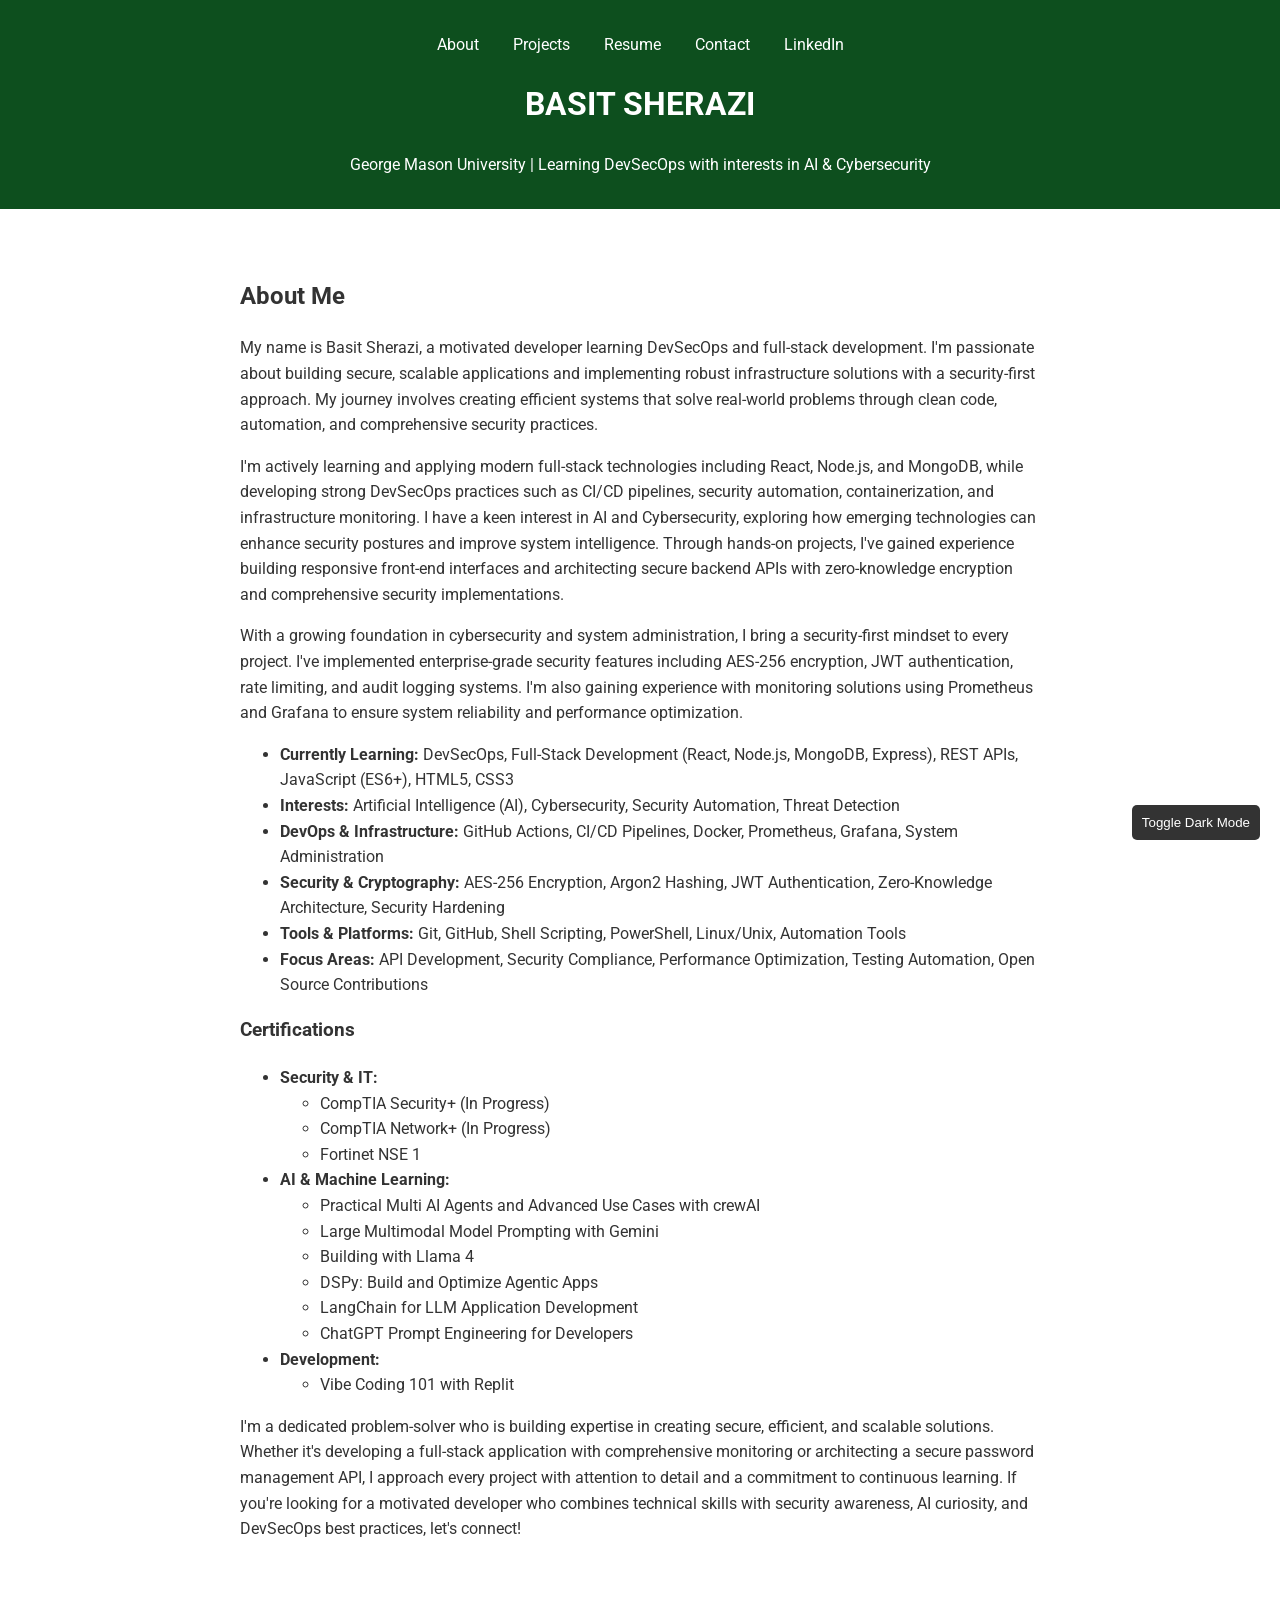
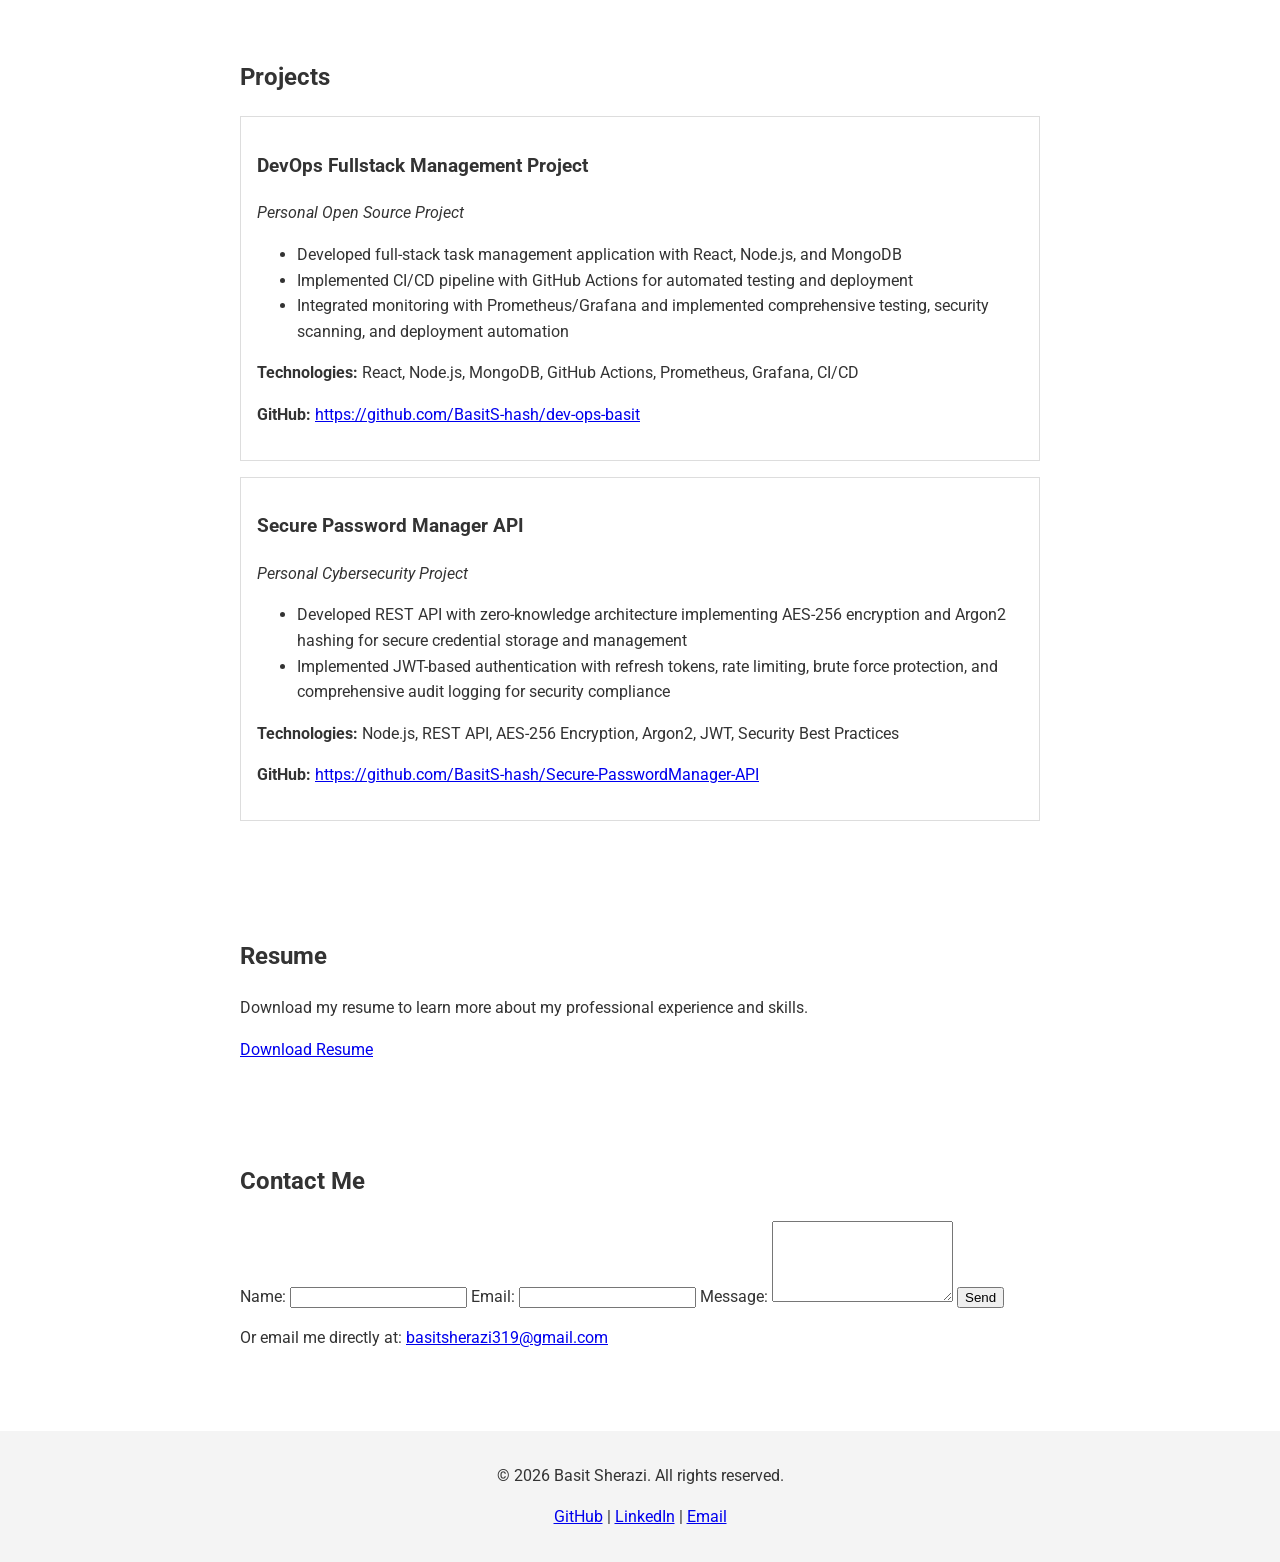
==== index.html @ aac75fa4 "Fix contact form to send to basitsherazi319@gmail.com via Formspree" ====
<!DOCTYPE html>
<html lang="en">

<head>
    <meta charset="UTF-8">
    <meta name="viewport" content="width=device-width, initial-scale=1.0">
    <title>Basit Sherazi - Portfolio</title>
    <link rel="stylesheet" href="styles/style.css?v=2">
    <link href="https://fonts.googleapis.com/css2?family=Roboto:wght@400;700&display=swap" rel="stylesheet">
    <meta name="description" content="Portfolio of Basit Sherazi, a passionate web developer showcasing projects, resume, and contact information.">
    <meta name="keywords" content="Basit Sherazi, web developer, portfolio, projects, resume, contact">
    <meta name="author" content="Basit Sherazi">
    <link rel="icon" href="images/favicon.ico" type="image/x-icon">
</head>

<body>
    <header>
        <nav>
            <ul>
                <li><a href="#about">About</a></li>
                <li><a href="#projects">Projects</a></li>
                <li><a href="#resume">Resume</a></li>
                <li><a href="#contact">Contact</a></li>
                <li><a href="https://www.linkedin.com/in/basitsherazi" target="_blank">LinkedIn</a></li>
            </ul>
        </nav>
        <h1>BASIT SHERAZI</h1>
        <p>George Mason University | Learning DevSecOps with interests in AI & Cybersecurity</p>
    </header>

        <section id="about">
        <h2>About Me</h2>
        <p>My name is Basit Sherazi, a motivated developer learning DevSecOps and full-stack development. I'm passionate about building secure, scalable applications and implementing robust infrastructure solutions with a security-first approach. My journey involves creating efficient systems that solve real-world problems through clean code, automation, and comprehensive security practices.</p>
        
        <p>I'm actively learning and applying modern full-stack technologies including React, Node.js, and MongoDB, while developing strong DevSecOps practices such as CI/CD pipelines, security automation, containerization, and infrastructure monitoring. I have a keen interest in AI and Cybersecurity, exploring how emerging technologies can enhance security postures and improve system intelligence. Through hands-on projects, I've gained experience building responsive front-end interfaces and architecting secure backend APIs with zero-knowledge encryption and comprehensive security implementations.</p>
        
        <p>With a growing foundation in cybersecurity and system administration, I bring a security-first mindset to every project. I've implemented enterprise-grade security features including AES-256 encryption, JWT authentication, rate limiting, and audit logging systems. I'm also gaining experience with monitoring solutions using Prometheus and Grafana to ensure system reliability and performance optimization.</p>
        
        <ul>
            <li><strong>Currently Learning:</strong> DevSecOps, Full-Stack Development (React, Node.js, MongoDB, Express), REST APIs, JavaScript (ES6+), HTML5, CSS3</li>
            <li><strong>Interests:</strong> Artificial Intelligence (AI), Cybersecurity, Security Automation, Threat Detection</li>
            <li><strong>DevOps & Infrastructure:</strong> GitHub Actions, CI/CD Pipelines, Docker, Prometheus, Grafana, System Administration</li>
            <li><strong>Security & Cryptography:</strong> AES-256 Encryption, Argon2 Hashing, JWT Authentication, Zero-Knowledge Architecture, Security Hardening</li>
            <li><strong>Tools & Platforms:</strong> Git, GitHub, Shell Scripting, PowerShell, Linux/Unix, Automation Tools</li>
            <li><strong>Focus Areas:</strong> API Development, Security Compliance, Performance Optimization, Testing Automation, Open Source Contributions</li>
        </ul>
        
        <h3>Certifications</h3>
        <ul>
            <li><strong>Security & IT:</strong></li>
            <ul>
                <li>CompTIA Security+ (In Progress)</li>
                <li>CompTIA Network+ (In Progress)</li>
                <li>Fortinet NSE 1</li>
            </ul>
            <li><strong>AI & Machine Learning:</strong></li>
            <ul>
                <li>Practical Multi AI Agents and Advanced Use Cases with crewAI</li>
                <li>Large Multimodal Model Prompting with Gemini</li>
                <li>Building with Llama 4</li>
                <li>DSPy: Build and Optimize Agentic Apps</li>
                <li>LangChain for LLM Application Development</li>
                <li>ChatGPT Prompt Engineering for Developers</li>
            </ul>
            <li><strong>Development:</strong></li>
            <ul>
                <li>Vibe Coding 101 with Replit</li>
            </ul>
        </ul>
        
        <p>I'm a dedicated problem-solver who is building expertise in creating secure, efficient, and scalable solutions. Whether it's developing a full-stack application with comprehensive monitoring or architecting a secure password management API, I approach every project with attention to detail and a commitment to continuous learning. If you're looking for a motivated developer who combines technical skills with security awareness, AI curiosity, and DevSecOps best practices, let's connect!</p>
    </section>

    <section id="projects">
        <h2>Projects</h2>
        
        <div class="project">
            <h3>DevOps Fullstack Management Project</h3>
            <p><em>Personal Open Source Project</em></p>
            <ul>
                <li>Developed full-stack task management application with React, Node.js, and MongoDB</li>
                <li>Implemented CI/CD pipeline with GitHub Actions for automated testing and deployment</li>
                <li>Integrated monitoring with Prometheus/Grafana and implemented comprehensive testing, security scanning, and deployment automation</li>
            </ul>
            <p><strong>Technologies:</strong> React, Node.js, MongoDB, GitHub Actions, Prometheus, Grafana, CI/CD</p>
            <p><strong>GitHub:</strong> <a href="https://github.com/BasitS-hash/dev-ops-basit" target="_blank">https://github.com/BasitS-hash/dev-ops-basit</a></p>
        </div>

        <div class="project">
            <h3>Secure Password Manager API</h3>
            <p><em>Personal Cybersecurity Project</em></p>
            <ul>
                <li>Developed REST API with zero-knowledge architecture implementing AES-256 encryption and Argon2 hashing for secure credential storage and management</li>
                <li>Implemented JWT-based authentication with refresh tokens, rate limiting, brute force protection, and comprehensive audit logging for security compliance</li>
            </ul>
            <p><strong>Technologies:</strong> Node.js, REST API, AES-256 Encryption, Argon2, JWT, Security Best Practices</p>
            <p><strong>GitHub:</strong> <a href="https://github.com/BasitS-hash/Secure-PasswordManager-API" target="_blank">https://github.com/BasitS-hash/Secure-PasswordManager-API</a></p>
        </div>
    </section>

    <section id="resume">
        <h2>Resume</h2>
        <p>Download my resume to learn more about my professional experience and skills.</p>
        <a href="assets/resume.pdf" download>Download Resume</a>
    </section>

    <section id="contact">
        <h2>Contact Me</h2>
        <form action="https://formspree.io/f/basitsherazi319@gmail.com" method="POST">
            <label for="name">Name:</label>
            <input type="text" id="name" name="name" required>

            <label for="email">Email:</label>
            <input type="email" id="email" name="_replyto" required>

            <label for="message">Message:</label>
            <textarea id="message" name="message" rows="5" required></textarea>

            <button type="submit">Send</button>
        </form>
        <p style="margin-top: 1rem;">Or email me directly at: <a href="mailto:basitsherazi319@gmail.com">basitsherazi319@gmail.com</a></p>
    </section>

    <footer>
        <p>&copy; 2026 Basit Sherazi. All rights reserved.</p>
        <p>
            <a href="https://github.com/BasitS-hash" target="_blank">GitHub</a> | 
            <a href="https://www.linkedin.com/in/basitsherazi" target="_blank">LinkedIn</a> | 
            <a href="mailto:basitsherazi319@gmail.com">Email</a>
        </p>
    </footer>
    <script src="scripts/script.js"></script>
    <script>
        document.querySelectorAll('a[href^="#"]').forEach(anchor => {
            anchor.addEventListener('click', function (e) {
                e.preventDefault();
                document.querySelector(this.getAttribute('href')).scrollIntoView({
                    behavior: 'smooth'
                });
            });
        });
    </script>
</body>

</html>
---- styles/style.css ----
/* General Styles */
body {
    font-family: 'Roboto', sans-serif;
    margin: 0;
    padding: 0;
    line-height: 1.6;
    color: #333;
}

header {
    background: #0D4F1E !important;
    color: #fff;
    padding: 1rem 0;
    text-align: center;
}

header nav ul {
    list-style: none;
    padding: 0;
}

header nav ul li {
    display: inline;
    margin: 0 15px;
}

header nav ul li a {
    color: #fff;
    text-decoration: none;
}

section {
    padding: 2rem;
    margin: 1rem auto;
    max-width: 800px;
}

section#projects .project {
    border: 1px solid #ddd;
    padding: 1rem;
    margin-bottom: 1rem;
}

footer {
    text-align: center;
    padding: 1rem;
    background: #f4f4f4;
    margin-top: 2rem;
}
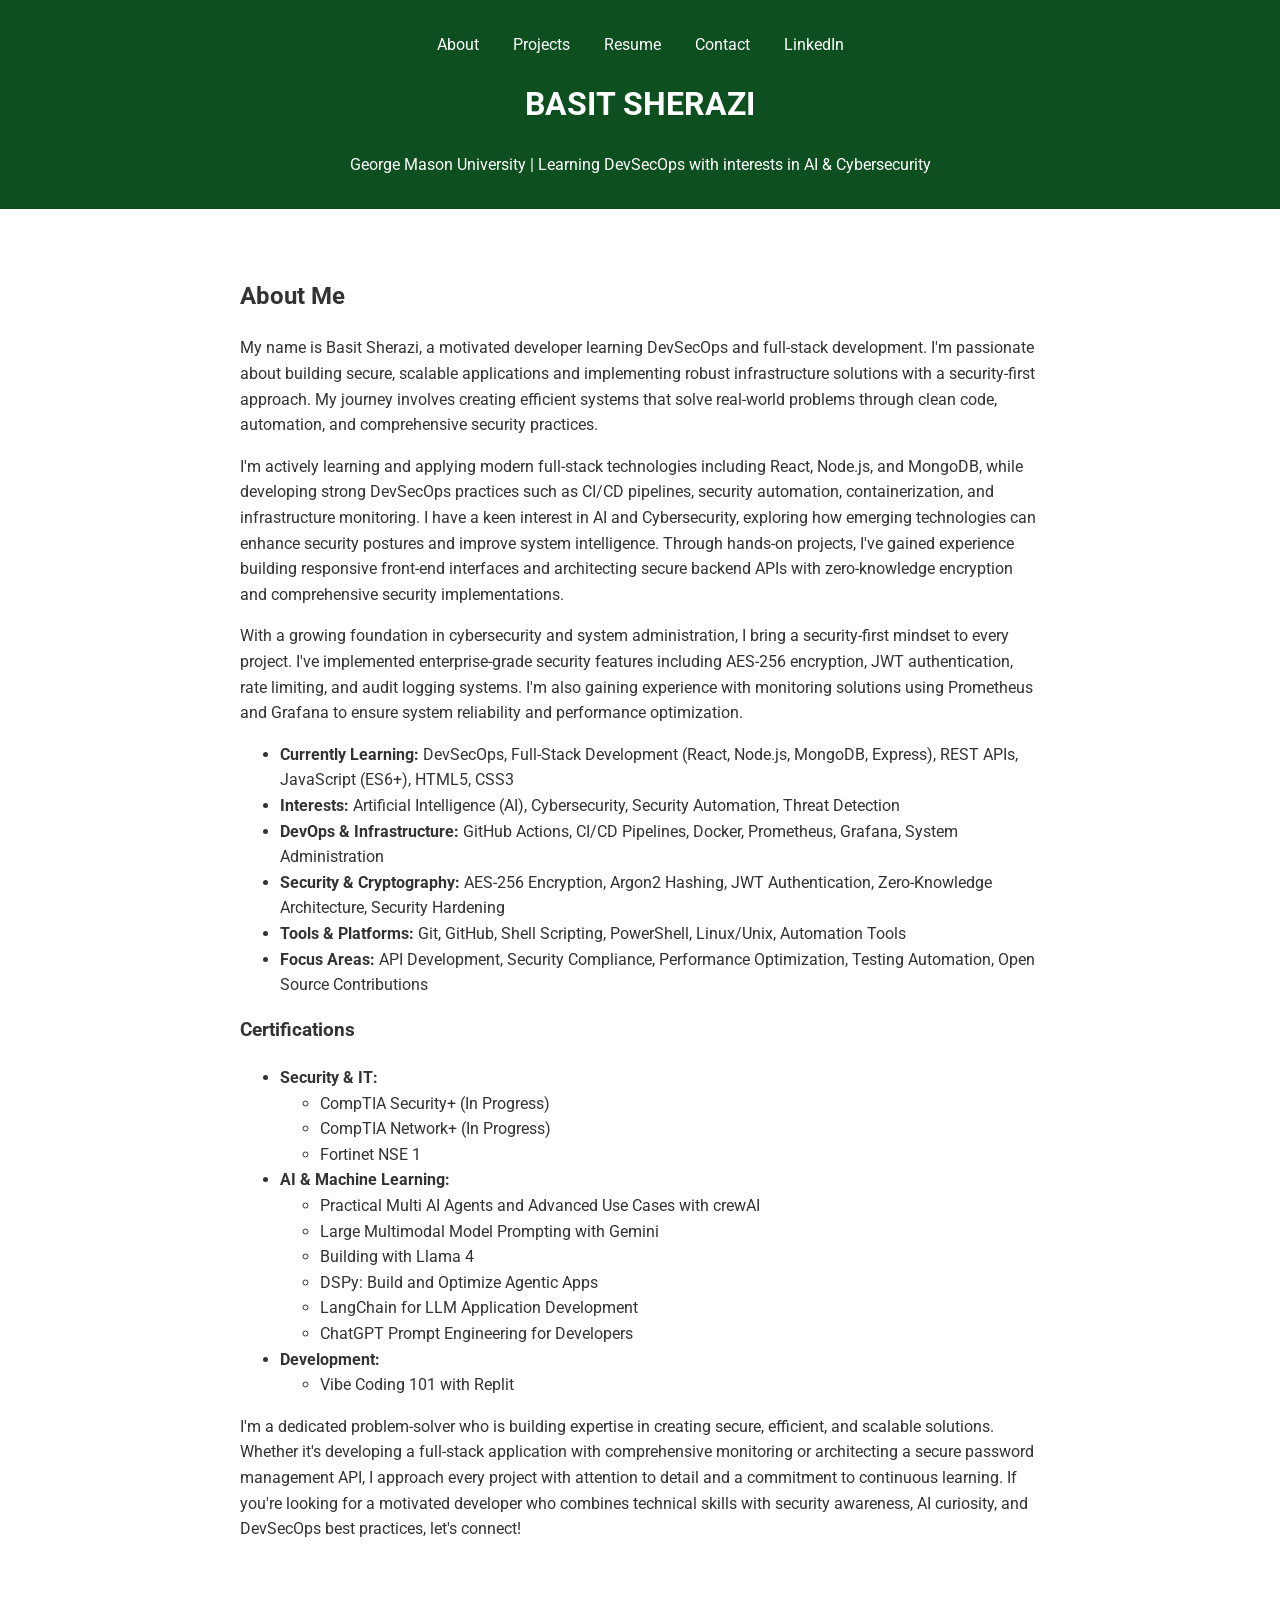
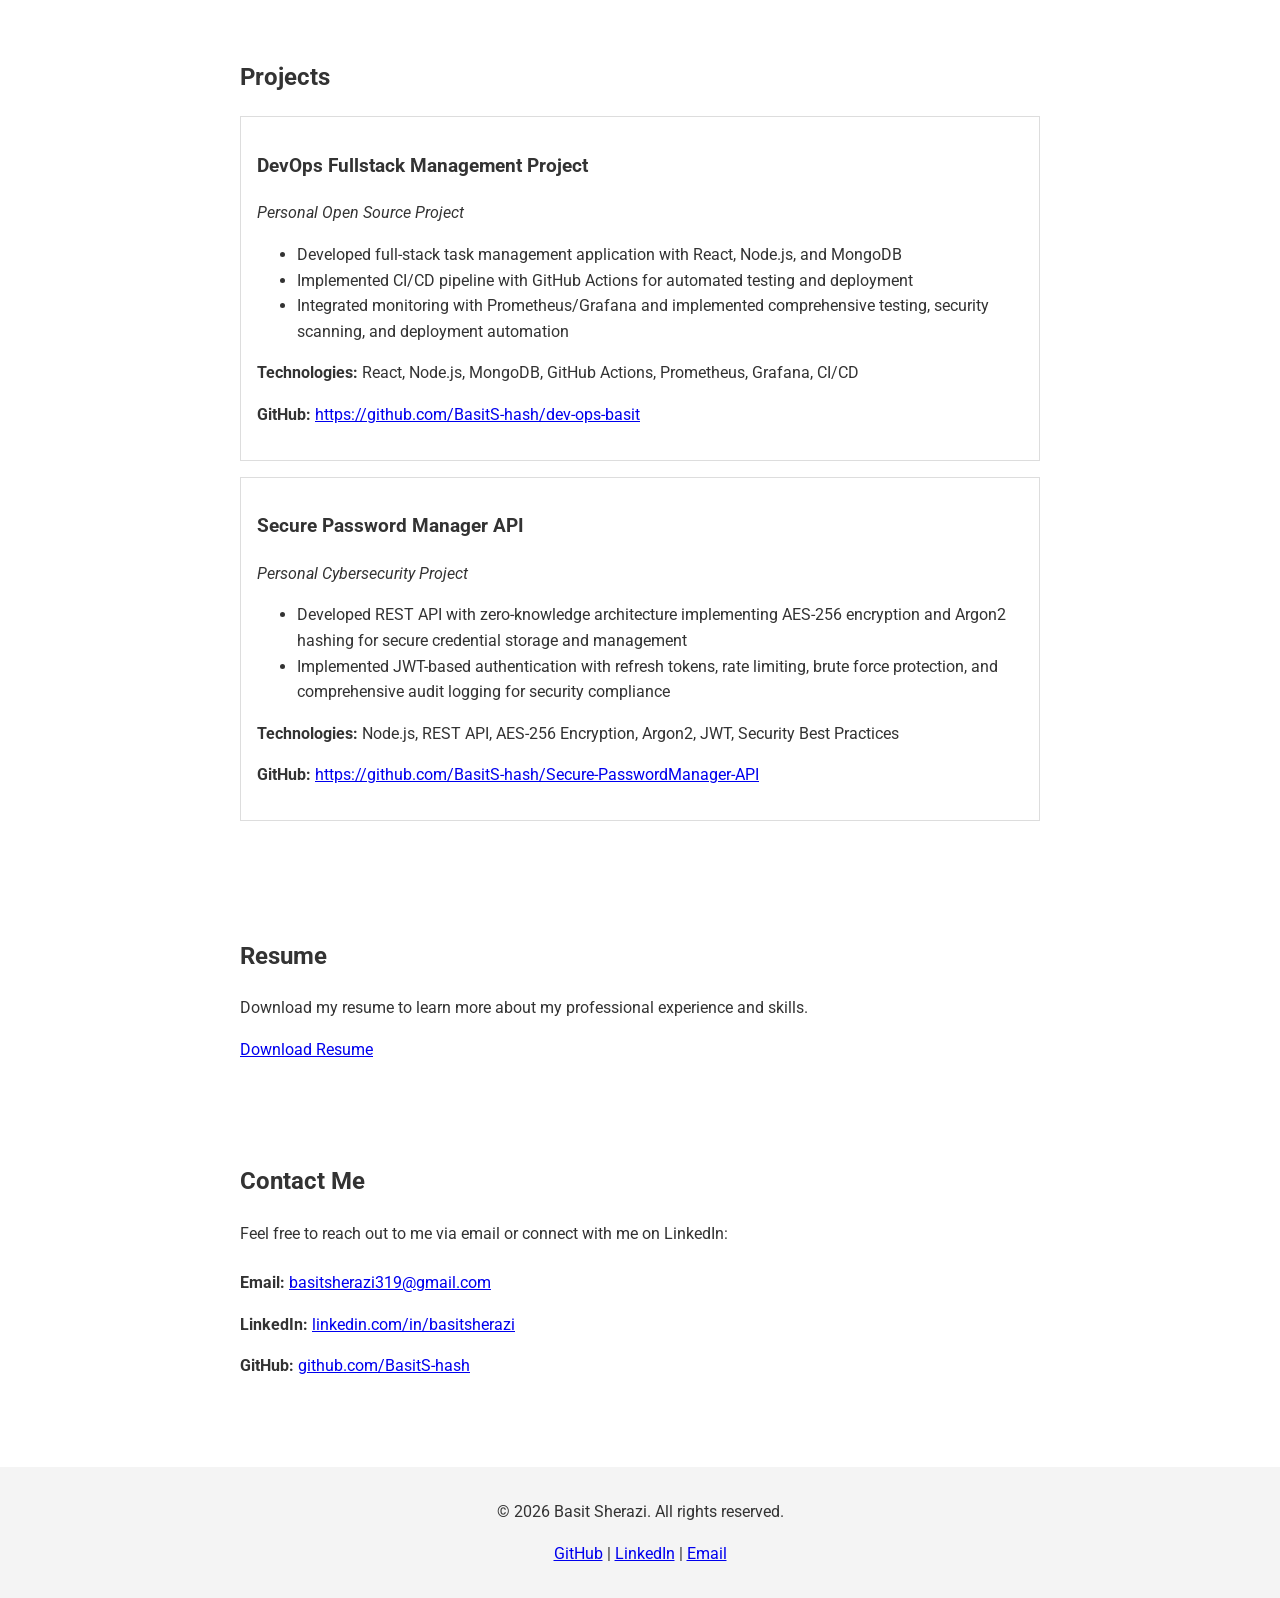
==== commit e9730c4b: "Replace contact form with direct contact links (email, LinkedIn, GitHub)" ====
--- a/index.html
+++ b/index.html
@@ -106,19 +106,12 @@
 
     <section id="contact">
         <h2>Contact Me</h2>
-        <form action="https://formspree.io/f/basitsherazi319@gmail.com" method="POST">
-            <label for="name">Name:</label>
-            <input type="text" id="name" name="name" required>
-
-            <label for="email">Email:</label>
-            <input type="email" id="email" name="_replyto" required>
-
-            <label for="message">Message:</label>
-            <textarea id="message" name="message" rows="5" required></textarea>
-
-            <button type="submit">Send</button>
-        </form>
-        <p style="margin-top: 1rem;">Or email me directly at: <a href="mailto:basitsherazi319@gmail.com">basitsherazi319@gmail.com</a></p>
+        <p>Feel free to reach out to me via email or connect with me on LinkedIn:</p>
+        <div style="margin: 1.5rem 0;">
+            <p><strong>Email:</strong> <a href="mailto:basitsherazi319@gmail.com">basitsherazi319@gmail.com</a></p>
+            <p><strong>LinkedIn:</strong> <a href="https://www.linkedin.com/in/basitsherazi" target="_blank">linkedin.com/in/basitsherazi</a></p>
+            <p><strong>GitHub:</strong> <a href="https://github.com/BasitS-hash" target="_blank">github.com/BasitS-hash</a></p>
+        </div>
     </section>
 
     <footer>
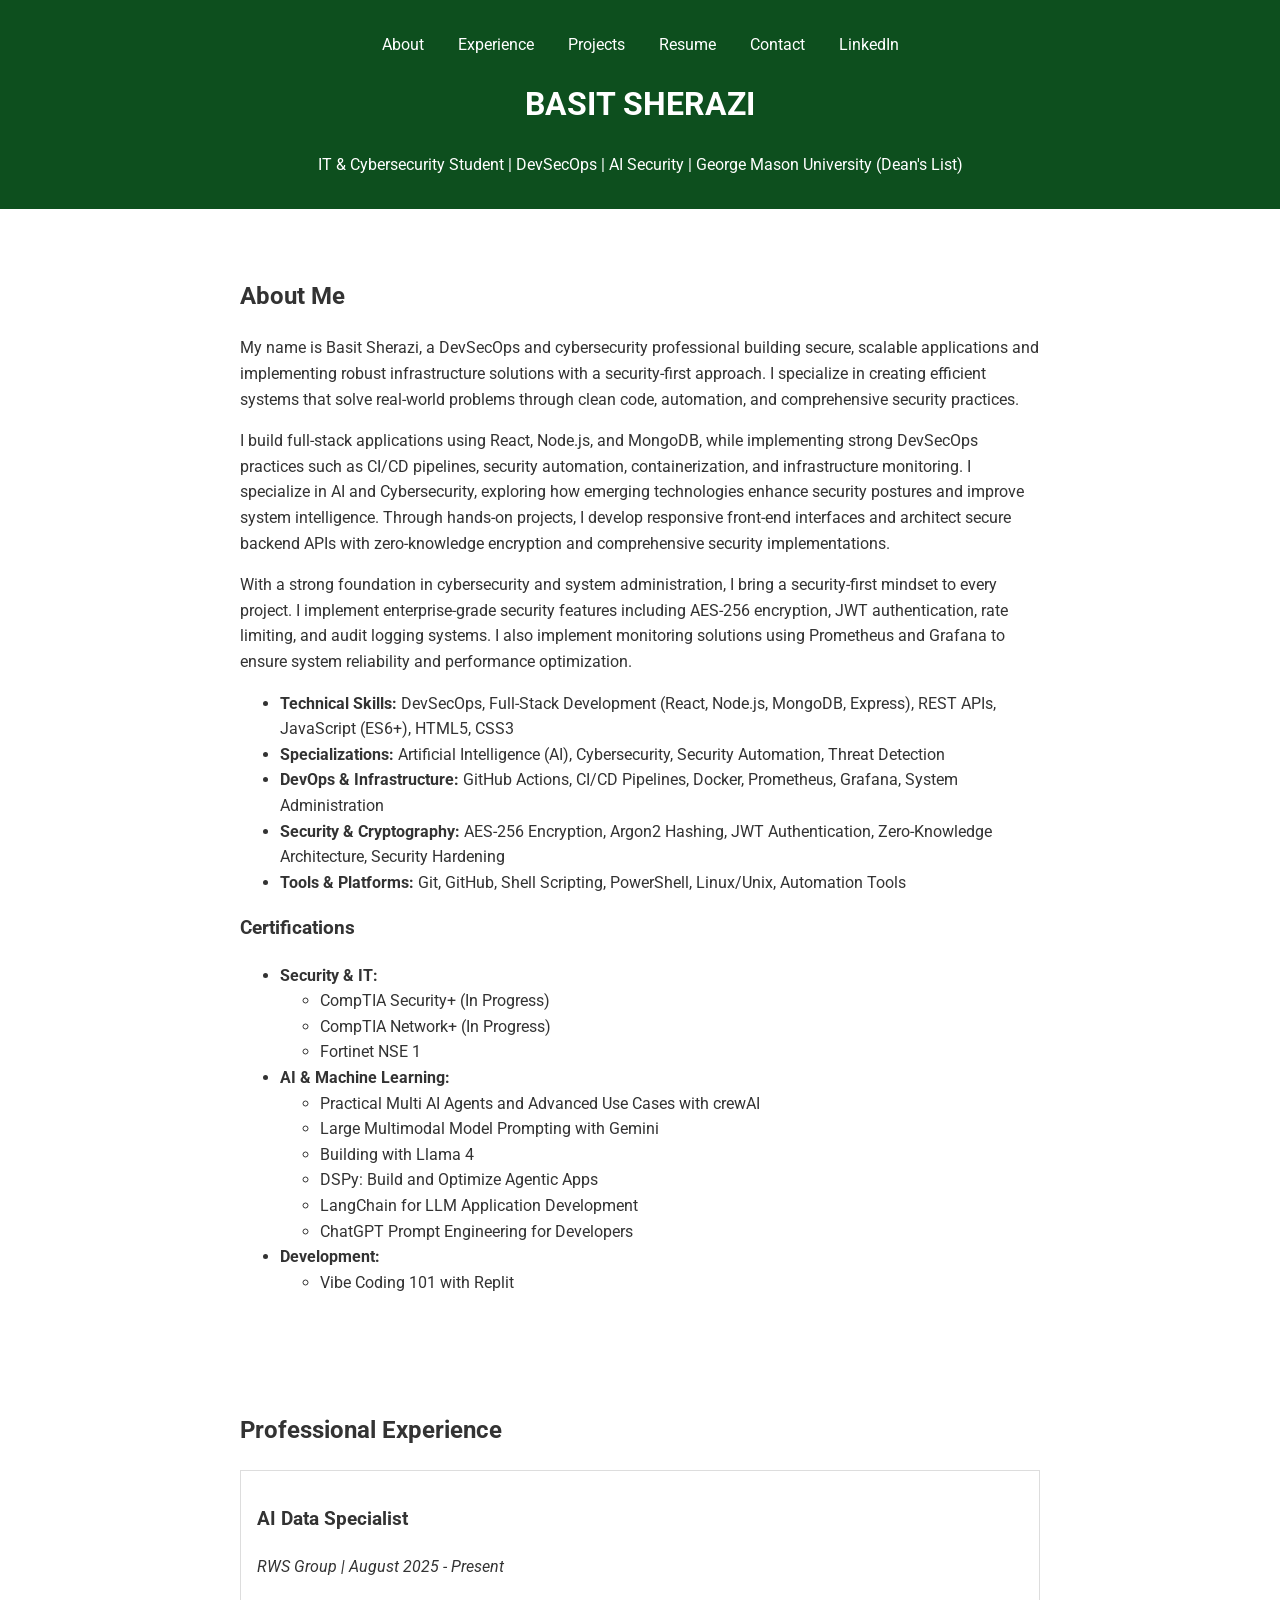
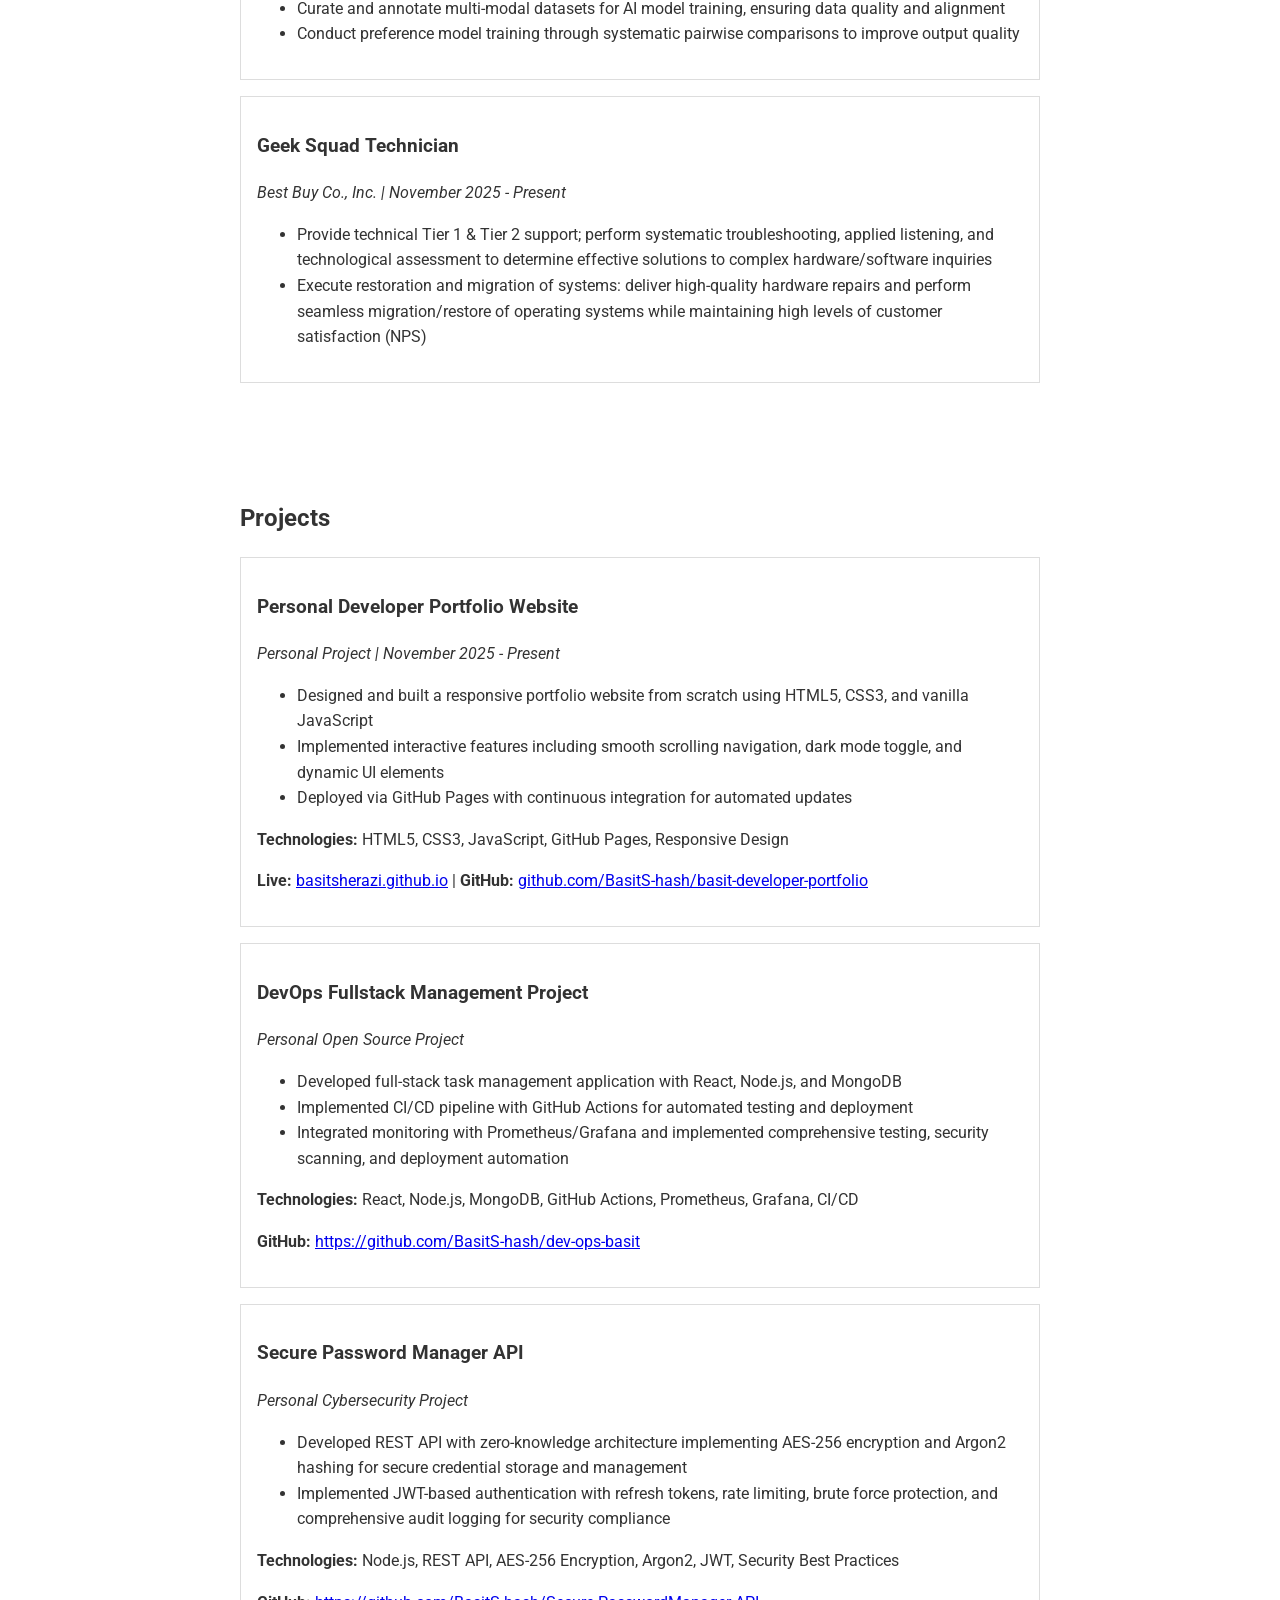
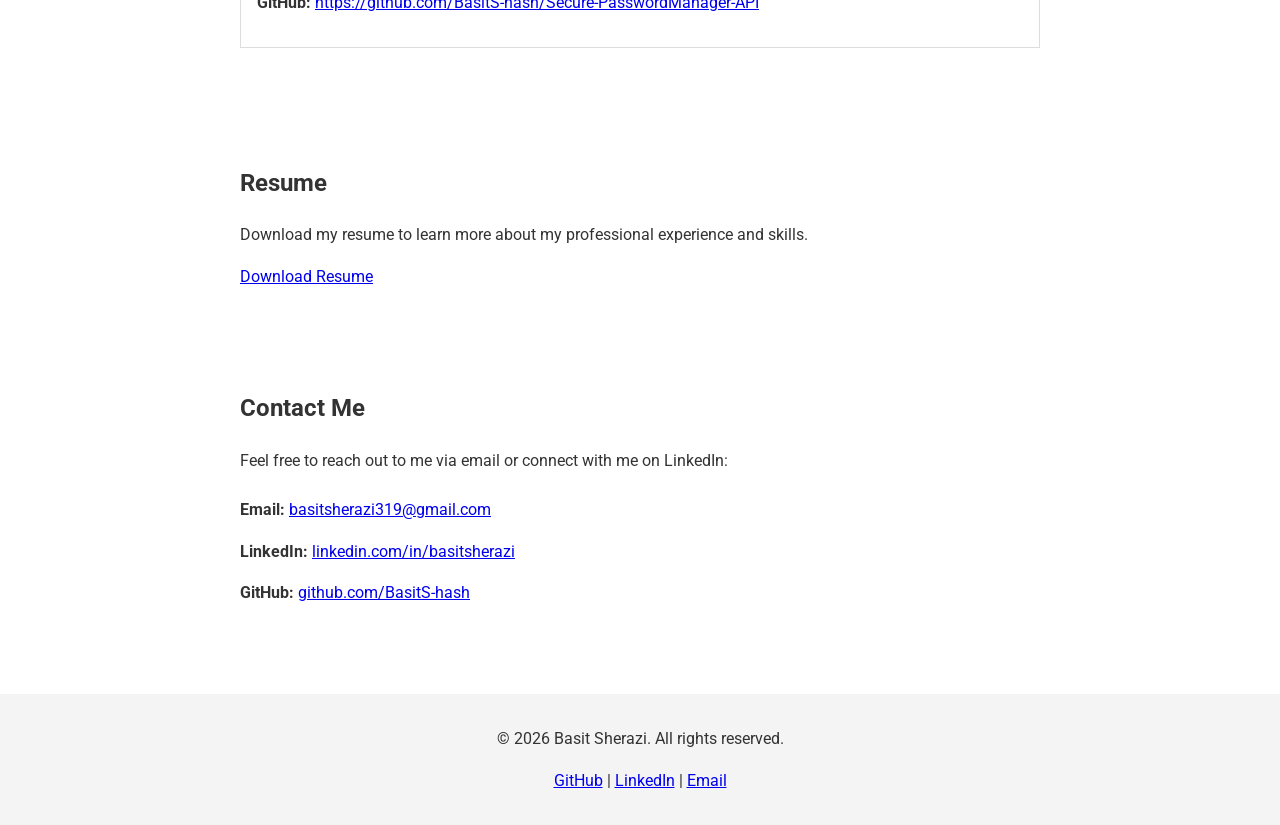
==== commit 339530f5: "Major portfolio overhaul: add Experience section, strengthen language, add Dean's List, reorder cont" ====
--- a/index.html
+++ b/index.html
@@ -18,6 +18,7 @@
         <nav>
             <ul>
                 <li><a href="#about">About</a></li>
+                <li><a href="#experience">Experience</a></li>
                 <li><a href="#projects">Projects</a></li>
                 <li><a href="#resume">Resume</a></li>
                 <li><a href="#contact">Contact</a></li>
@@ -25,24 +26,23 @@
             </ul>
         </nav>
         <h1>BASIT SHERAZI</h1>
-        <p>George Mason University | Learning DevSecOps with interests in AI & Cybersecurity</p>
+        <p>IT & Cybersecurity Student | DevSecOps | AI Security | George Mason University (Dean's List)</p>
     </header>
 
-        <section id="about">
+    <section id="about">
         <h2>About Me</h2>
-        <p>My name is Basit Sherazi, a motivated developer learning DevSecOps and full-stack development. I'm passionate about building secure, scalable applications and implementing robust infrastructure solutions with a security-first approach. My journey involves creating efficient systems that solve real-world problems through clean code, automation, and comprehensive security practices.</p>
+        <p>My name is Basit Sherazi, a DevSecOps and cybersecurity professional building secure, scalable applications and implementing robust infrastructure solutions with a security-first approach. I specialize in creating efficient systems that solve real-world problems through clean code, automation, and comprehensive security practices.</p>
         
-        <p>I'm actively learning and applying modern full-stack technologies including React, Node.js, and MongoDB, while developing strong DevSecOps practices such as CI/CD pipelines, security automation, containerization, and infrastructure monitoring. I have a keen interest in AI and Cybersecurity, exploring how emerging technologies can enhance security postures and improve system intelligence. Through hands-on projects, I've gained experience building responsive front-end interfaces and architecting secure backend APIs with zero-knowledge encryption and comprehensive security implementations.</p>
+        <p>I build full-stack applications using React, Node.js, and MongoDB, while implementing strong DevSecOps practices such as CI/CD pipelines, security automation, containerization, and infrastructure monitoring. I specialize in AI and Cybersecurity, exploring how emerging technologies enhance security postures and improve system intelligence. Through hands-on projects, I develop responsive front-end interfaces and architect secure backend APIs with zero-knowledge encryption and comprehensive security implementations.</p>
         
-        <p>With a growing foundation in cybersecurity and system administration, I bring a security-first mindset to every project. I've implemented enterprise-grade security features including AES-256 encryption, JWT authentication, rate limiting, and audit logging systems. I'm also gaining experience with monitoring solutions using Prometheus and Grafana to ensure system reliability and performance optimization.</p>
+        <p>With a strong foundation in cybersecurity and system administration, I bring a security-first mindset to every project. I implement enterprise-grade security features including AES-256 encryption, JWT authentication, rate limiting, and audit logging systems. I also implement monitoring solutions using Prometheus and Grafana to ensure system reliability and performance optimization.</p>
         
         <ul>
-            <li><strong>Currently Learning:</strong> DevSecOps, Full-Stack Development (React, Node.js, MongoDB, Express), REST APIs, JavaScript (ES6+), HTML5, CSS3</li>
-            <li><strong>Interests:</strong> Artificial Intelligence (AI), Cybersecurity, Security Automation, Threat Detection</li>
+            <li><strong>Technical Skills:</strong> DevSecOps, Full-Stack Development (React, Node.js, MongoDB, Express), REST APIs, JavaScript (ES6+), HTML5, CSS3</li>
+            <li><strong>Specializations:</strong> Artificial Intelligence (AI), Cybersecurity, Security Automation, Threat Detection</li>
             <li><strong>DevOps & Infrastructure:</strong> GitHub Actions, CI/CD Pipelines, Docker, Prometheus, Grafana, System Administration</li>
             <li><strong>Security & Cryptography:</strong> AES-256 Encryption, Argon2 Hashing, JWT Authentication, Zero-Knowledge Architecture, Security Hardening</li>
             <li><strong>Tools & Platforms:</strong> Git, GitHub, Shell Scripting, PowerShell, Linux/Unix, Automation Tools</li>
-            <li><strong>Focus Areas:</strong> API Development, Security Compliance, Performance Optimization, Testing Automation, Open Source Contributions</li>
         </ul>
         
         <h3>Certifications</h3>
@@ -67,12 +67,44 @@
                 <li>Vibe Coding 101 with Replit</li>
             </ul>
         </ul>
+    </section>
+
+    <section id="experience">
+        <h2>Professional Experience</h2>
         
-        <p>I'm a dedicated problem-solver who is building expertise in creating secure, efficient, and scalable solutions. Whether it's developing a full-stack application with comprehensive monitoring or architecting a secure password management API, I approach every project with attention to detail and a commitment to continuous learning. If you're looking for a motivated developer who combines technical skills with security awareness, AI curiosity, and DevSecOps best practices, let's connect!</p>
+        <div class="experience">
+            <h3>AI Data Specialist</h3>
+            <p><em>RWS Group | August 2025 - Present</em></p>
+            <ul>
+                <li>Curate and annotate multi-modal datasets for AI model training, ensuring data quality and alignment</li>
+                <li>Conduct preference model training through systematic pairwise comparisons to improve output quality</li>
+            </ul>
+        </div>
+
+        <div class="experience">
+            <h3>Geek Squad Technician</h3>
+            <p><em>Best Buy Co., Inc. | November 2025 - Present</em></p>
+            <ul>
+                <li>Provide technical Tier 1 & Tier 2 support; perform systematic troubleshooting, applied listening, and technological assessment to determine effective solutions to complex hardware/software inquiries</li>
+                <li>Execute restoration and migration of systems: deliver high-quality hardware repairs and perform seamless migration/restore of operating systems while maintaining high levels of customer satisfaction (NPS)</li>
+            </ul>
+        </div>
     </section>
 
     <section id="projects">
         <h2>Projects</h2>
+        
+        <div class="project">
+            <h3>Personal Developer Portfolio Website</h3>
+            <p><em>Personal Project | November 2025 - Present</em></p>
+            <ul>
+                <li>Designed and built a responsive portfolio website from scratch using HTML5, CSS3, and vanilla JavaScript</li>
+                <li>Implemented interactive features including smooth scrolling navigation, dark mode toggle, and dynamic UI elements</li>
+                <li>Deployed via GitHub Pages with continuous integration for automated updates</li>
+            </ul>
+            <p><strong>Technologies:</strong> HTML5, CSS3, JavaScript, GitHub Pages, Responsive Design</p>
+            <p><strong>Live:</strong> <a href="https://basitsherazi.github.io" target="_blank">basitsherazi.github.io</a> | <strong>GitHub:</strong> <a href="https://github.com/BasitS-hash/basit-developer-portfolio" target="_blank">github.com/BasitS-hash/basit-developer-portfolio</a></p>
+        </div>
         
         <div class="project">
             <h3>DevOps Fullstack Management Project</h3>
--- a/styles/style.css
+++ b/styles/style.css
@@ -41,6 +41,12 @@
     margin-bottom: 1rem;
 }
 
+section#experience .experience {
+    border: 1px solid #ddd;
+    padding: 1rem;
+    margin-bottom: 1rem;
+}
+
 footer {
     text-align: center;
     padding: 1rem;
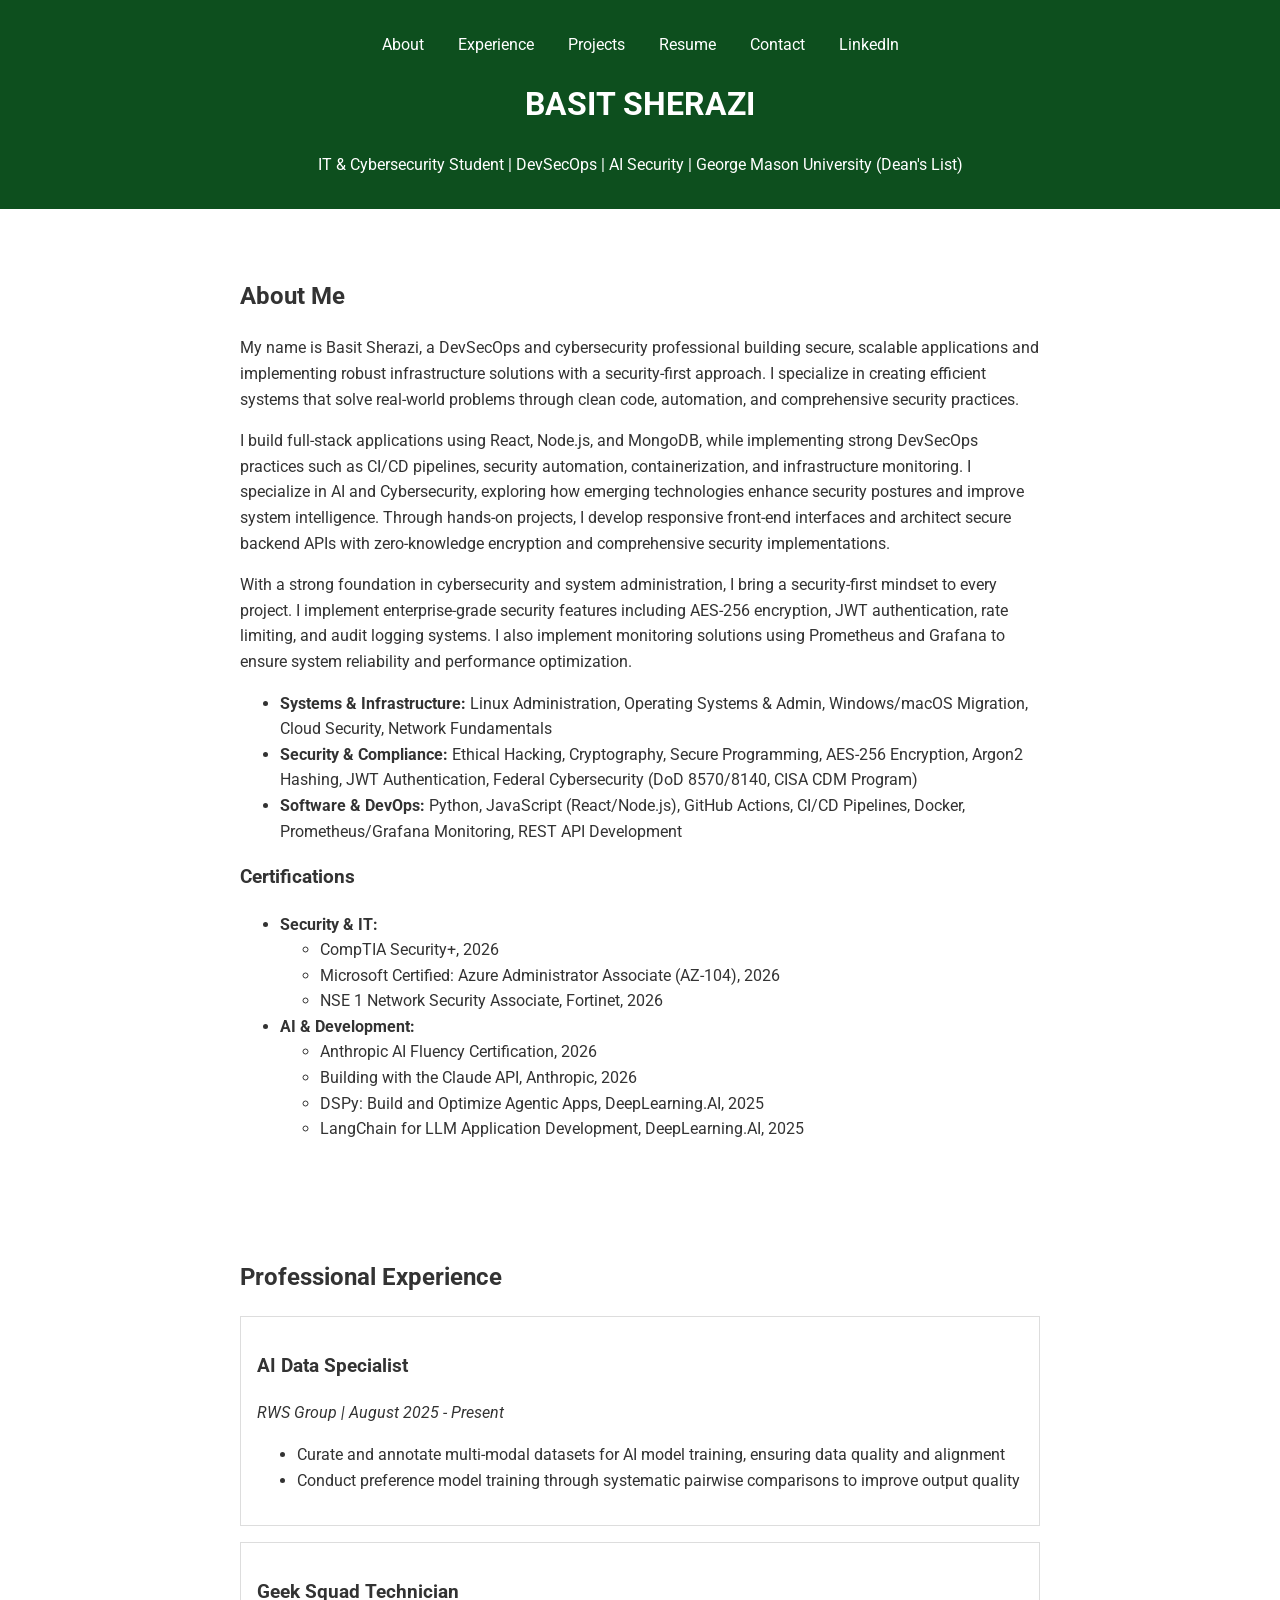
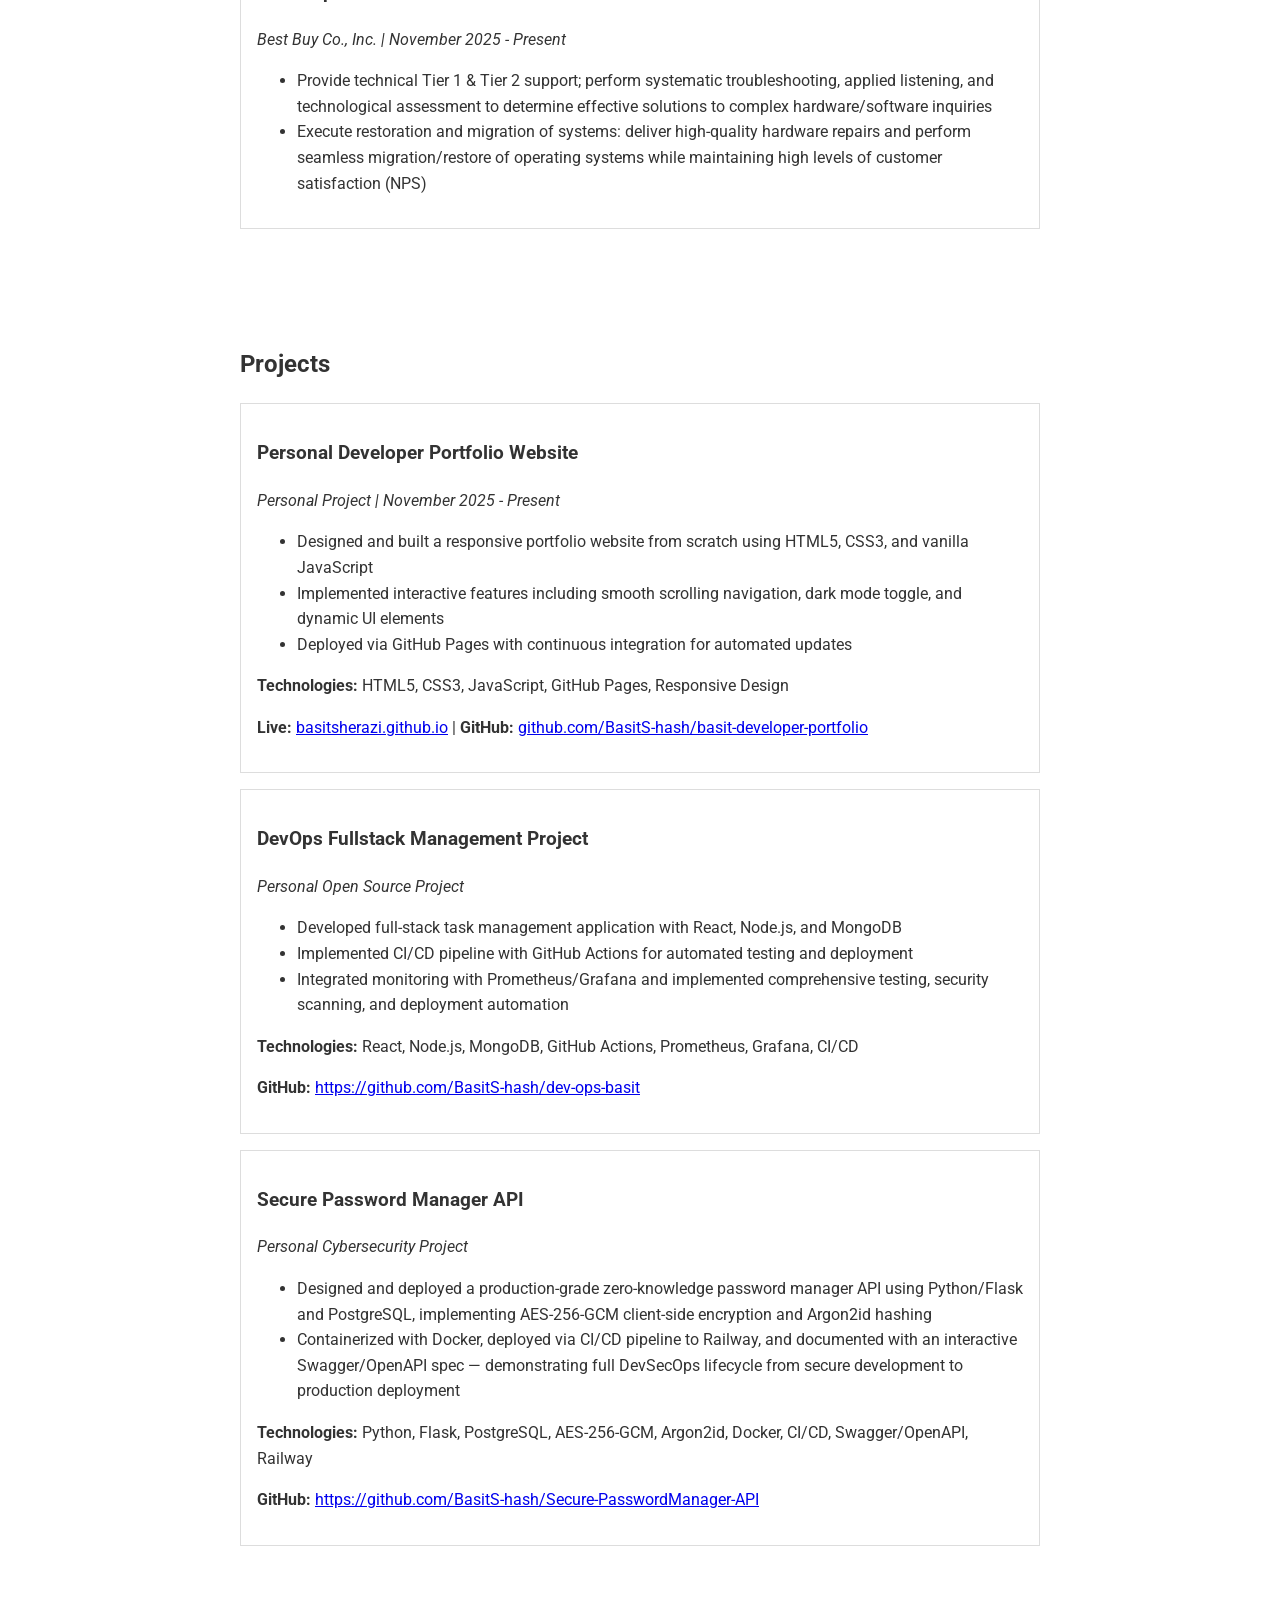
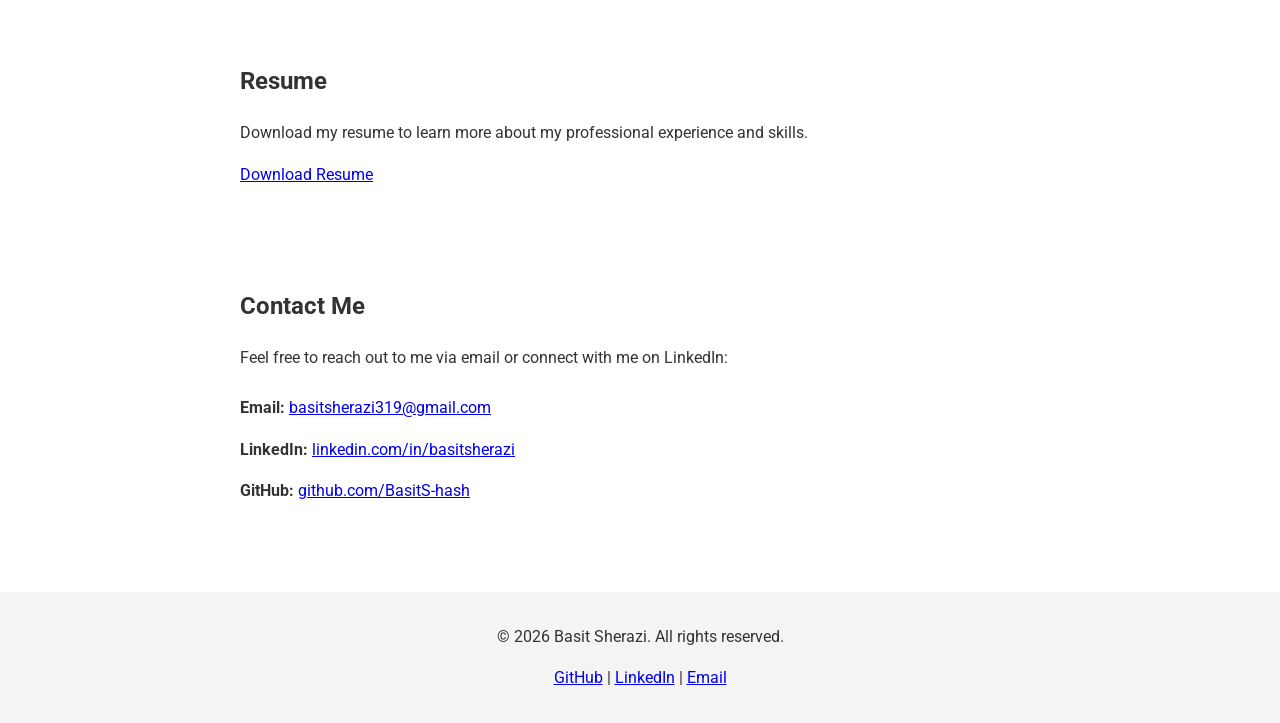
==== commit e9557358: "Sync portfolio content with resume: update certs, skills, and password manager project Co-Authored-B" ====
--- a/index.html
+++ b/index.html
@@ -38,33 +38,25 @@
         <p>With a strong foundation in cybersecurity and system administration, I bring a security-first mindset to every project. I implement enterprise-grade security features including AES-256 encryption, JWT authentication, rate limiting, and audit logging systems. I also implement monitoring solutions using Prometheus and Grafana to ensure system reliability and performance optimization.</p>
         
         <ul>
-            <li><strong>Technical Skills:</strong> DevSecOps, Full-Stack Development (React, Node.js, MongoDB, Express), REST APIs, JavaScript (ES6+), HTML5, CSS3</li>
-            <li><strong>Specializations:</strong> Artificial Intelligence (AI), Cybersecurity, Security Automation, Threat Detection</li>
-            <li><strong>DevOps & Infrastructure:</strong> GitHub Actions, CI/CD Pipelines, Docker, Prometheus, Grafana, System Administration</li>
-            <li><strong>Security & Cryptography:</strong> AES-256 Encryption, Argon2 Hashing, JWT Authentication, Zero-Knowledge Architecture, Security Hardening</li>
-            <li><strong>Tools & Platforms:</strong> Git, GitHub, Shell Scripting, PowerShell, Linux/Unix, Automation Tools</li>
+            <li><strong>Systems & Infrastructure:</strong> Linux Administration, Operating Systems & Admin, Windows/macOS Migration, Cloud Security, Network Fundamentals</li>
+            <li><strong>Security & Compliance:</strong> Ethical Hacking, Cryptography, Secure Programming, AES-256 Encryption, Argon2 Hashing, JWT Authentication, Federal Cybersecurity (DoD 8570/8140, CISA CDM Program)</li>
+            <li><strong>Software & DevOps:</strong> Python, JavaScript (React/Node.js), GitHub Actions, CI/CD Pipelines, Docker, Prometheus/Grafana Monitoring, REST API Development</li>
         </ul>
         
         <h3>Certifications</h3>
         <ul>
             <li><strong>Security & IT:</strong></li>
             <ul>
-                <li>CompTIA Security+ (In Progress)</li>
-                <li>CompTIA Network+ (In Progress)</li>
-                <li>Fortinet NSE 1</li>
+                <li>CompTIA Security+, 2026</li>
+                <li>Microsoft Certified: Azure Administrator Associate (AZ-104), 2026</li>
+                <li>NSE 1 Network Security Associate, Fortinet, 2026</li>
             </ul>
-            <li><strong>AI & Machine Learning:</strong></li>
+            <li><strong>AI & Development:</strong></li>
             <ul>
-                <li>Practical Multi AI Agents and Advanced Use Cases with crewAI</li>
-                <li>Large Multimodal Model Prompting with Gemini</li>
-                <li>Building with Llama 4</li>
-                <li>DSPy: Build and Optimize Agentic Apps</li>
-                <li>LangChain for LLM Application Development</li>
-                <li>ChatGPT Prompt Engineering for Developers</li>
-            </ul>
-            <li><strong>Development:</strong></li>
-            <ul>
-                <li>Vibe Coding 101 with Replit</li>
+                <li>Anthropic AI Fluency Certification, 2026</li>
+                <li>Building with the Claude API, Anthropic, 2026</li>
+                <li>DSPy: Build and Optimize Agentic Apps, DeepLearning.AI, 2025</li>
+                <li>LangChain for LLM Application Development, DeepLearning.AI, 2025</li>
             </ul>
         </ul>
     </section>
@@ -122,10 +114,10 @@
             <h3>Secure Password Manager API</h3>
             <p><em>Personal Cybersecurity Project</em></p>
             <ul>
-                <li>Developed REST API with zero-knowledge architecture implementing AES-256 encryption and Argon2 hashing for secure credential storage and management</li>
-                <li>Implemented JWT-based authentication with refresh tokens, rate limiting, brute force protection, and comprehensive audit logging for security compliance</li>
+                <li>Designed and deployed a production-grade zero-knowledge password manager API using Python/Flask and PostgreSQL, implementing AES-256-GCM client-side encryption and Argon2id hashing</li>
+                <li>Containerized with Docker, deployed via CI/CD pipeline to Railway, and documented with an interactive Swagger/OpenAPI spec — demonstrating full DevSecOps lifecycle from secure development to production deployment</li>
             </ul>
-            <p><strong>Technologies:</strong> Node.js, REST API, AES-256 Encryption, Argon2, JWT, Security Best Practices</p>
+            <p><strong>Technologies:</strong> Python, Flask, PostgreSQL, AES-256-GCM, Argon2id, Docker, CI/CD, Swagger/OpenAPI, Railway</p>
             <p><strong>GitHub:</strong> <a href="https://github.com/BasitS-hash/Secure-PasswordManager-API" target="_blank">https://github.com/BasitS-hash/Secure-PasswordManager-API</a></p>
         </div>
     </section>
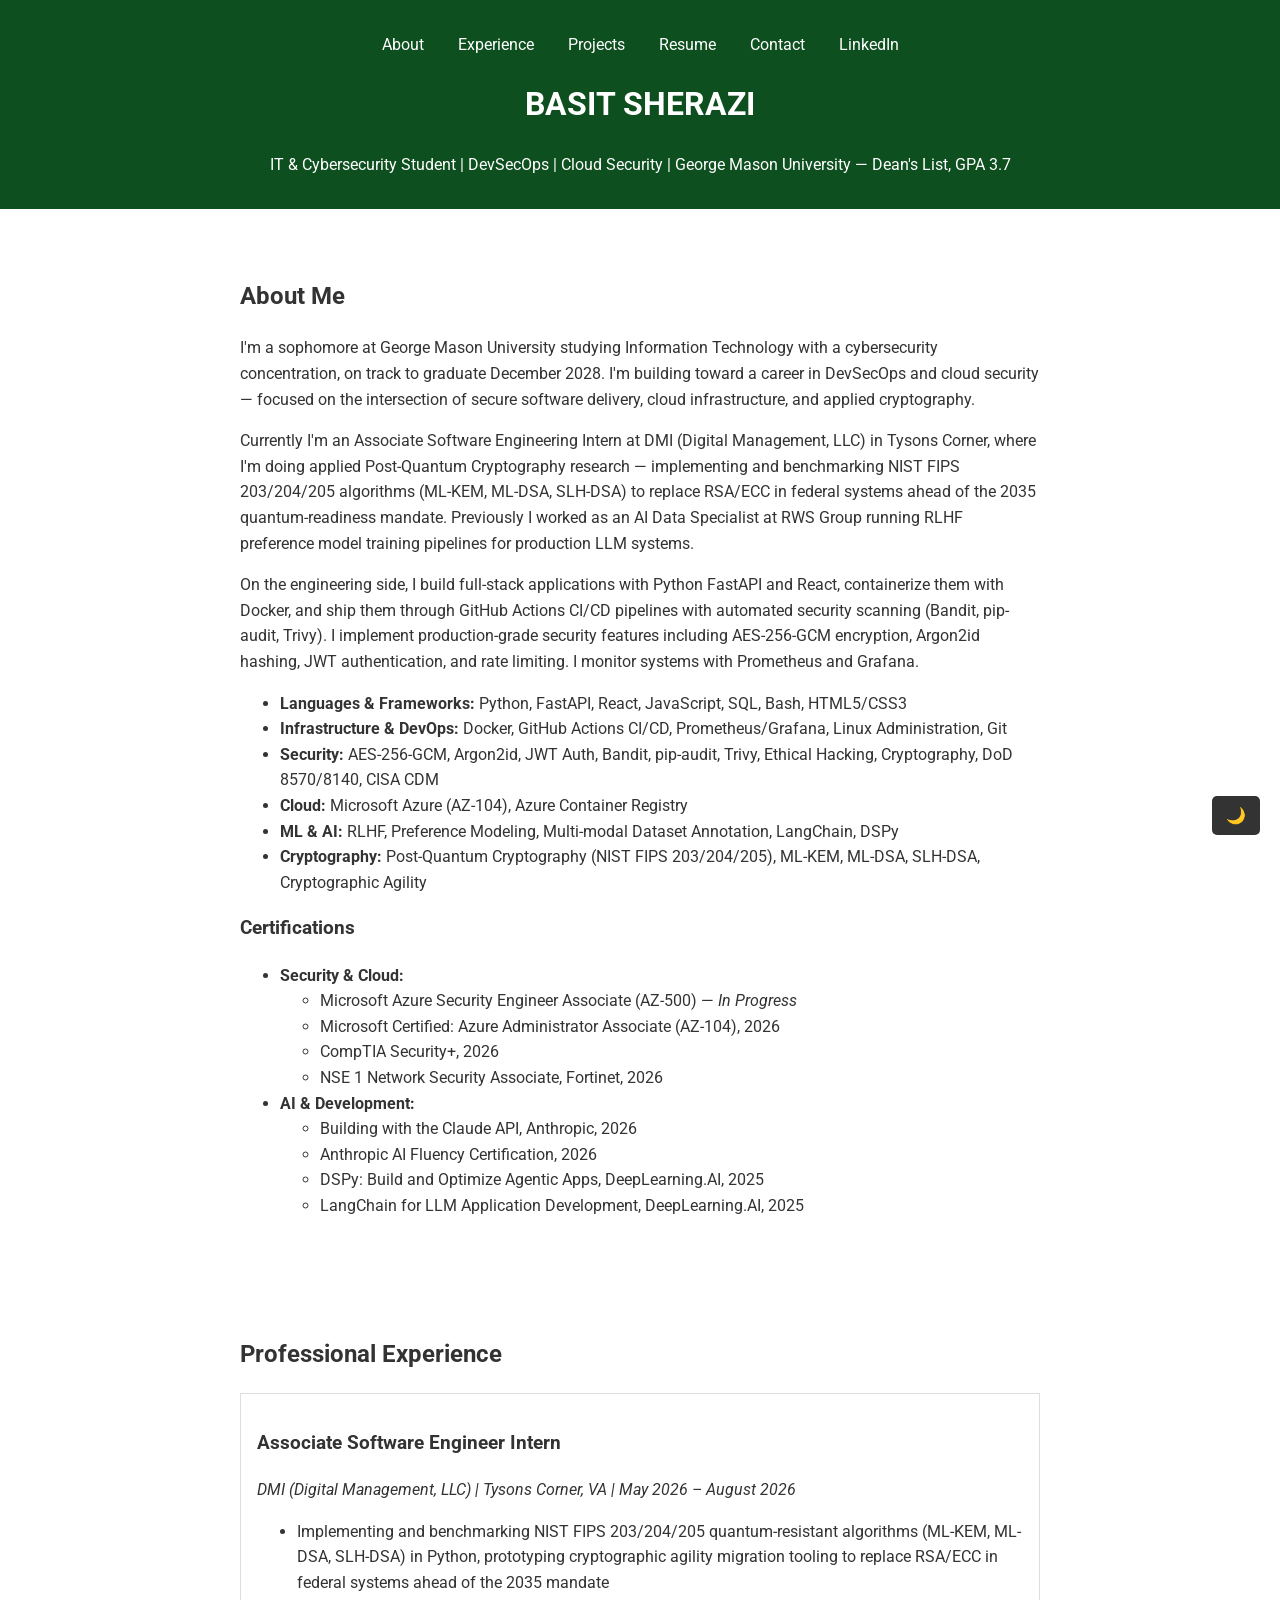
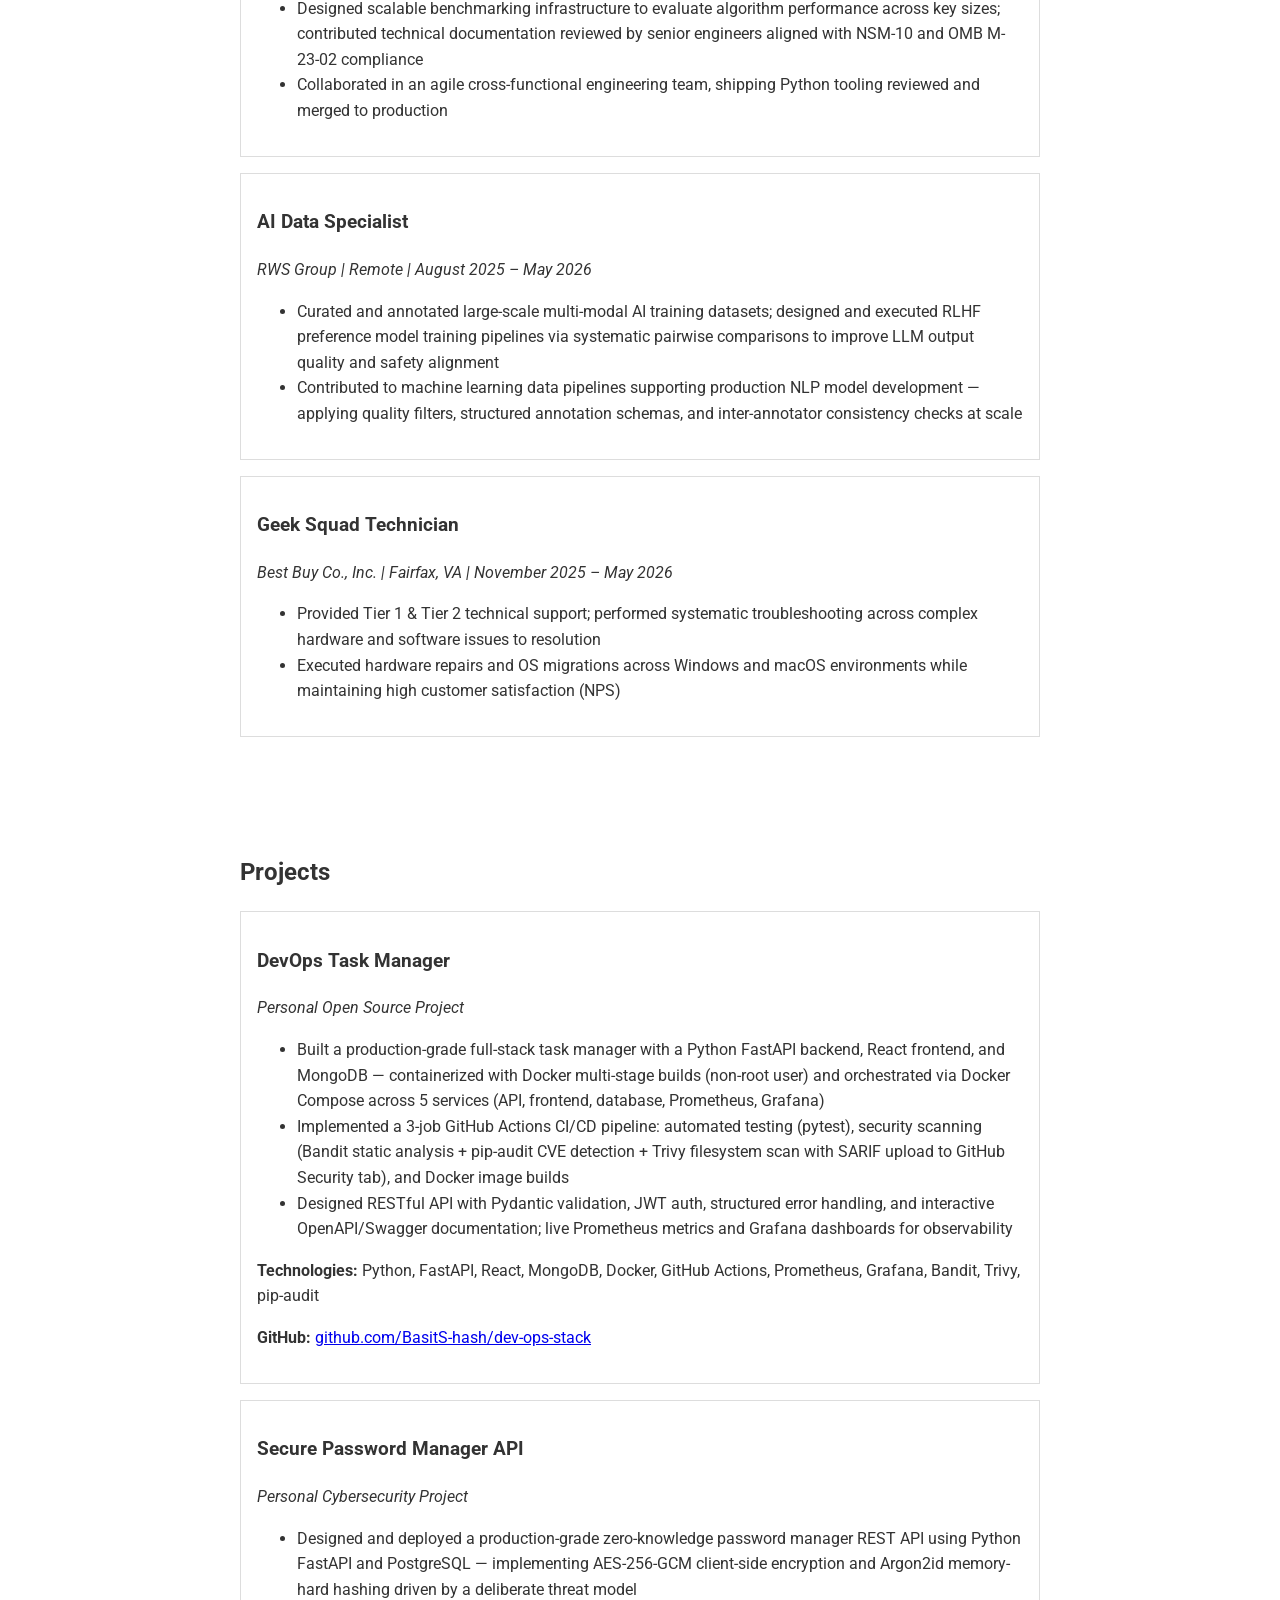
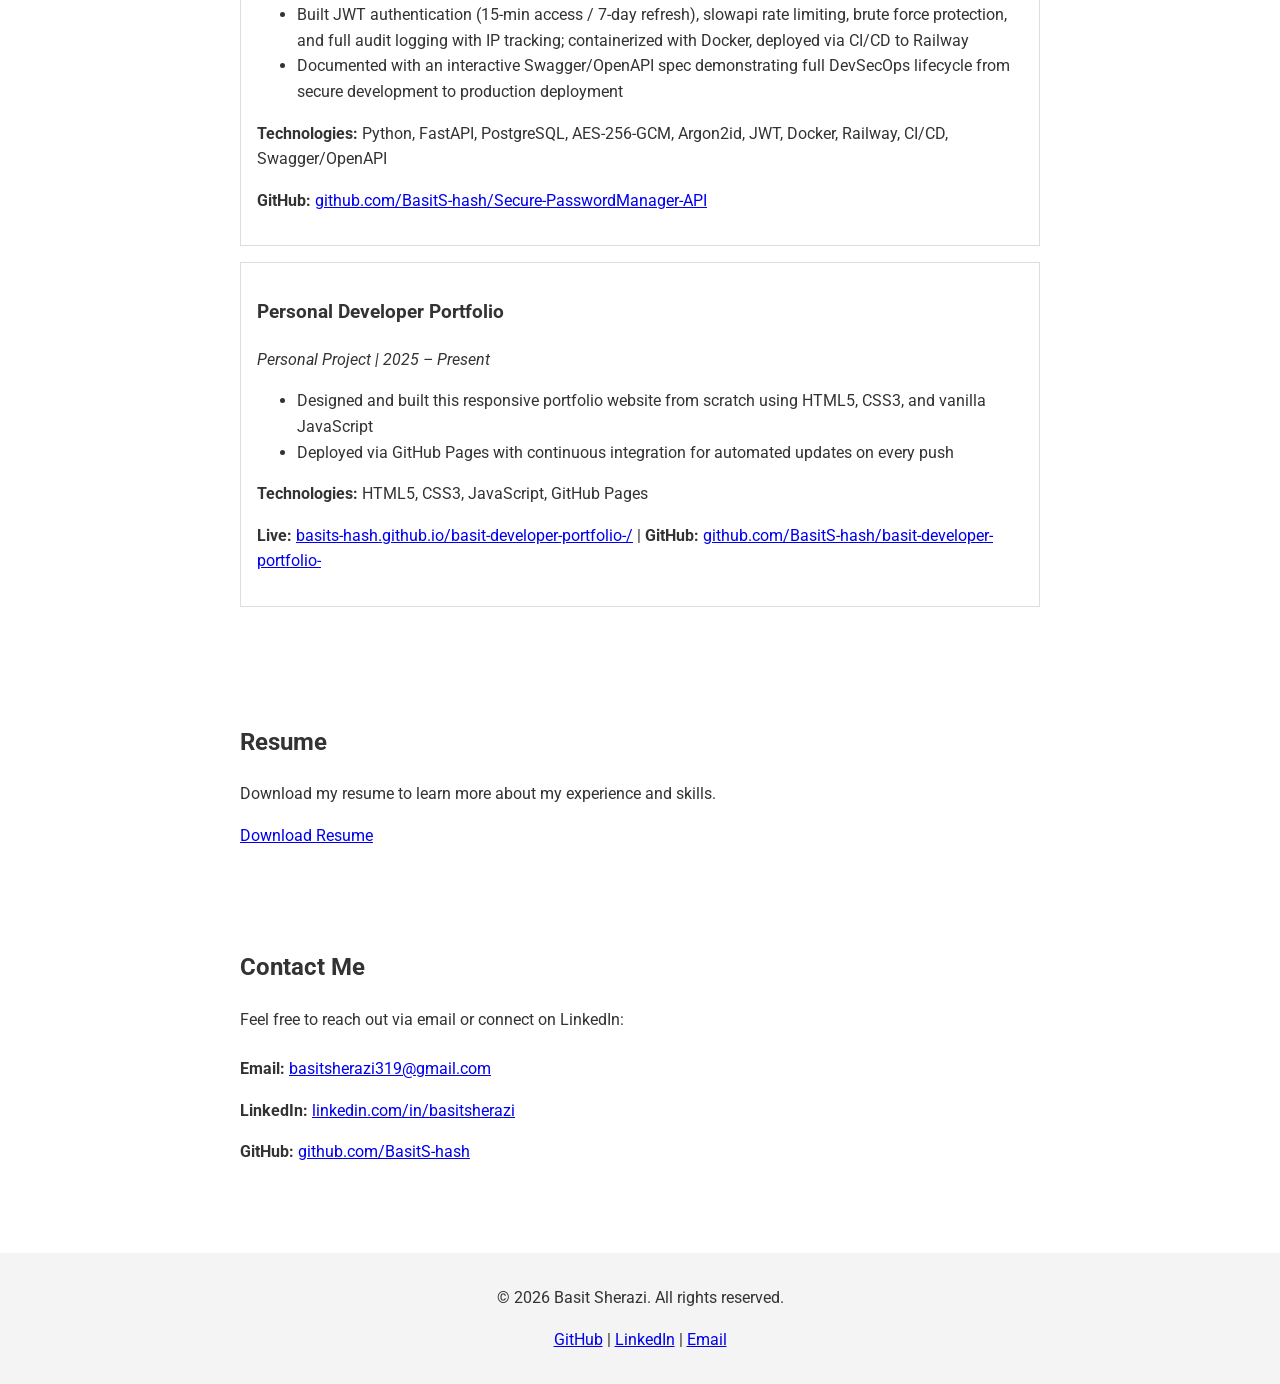
==== commit 1e845659: "update: add DMI internship, fix all outdated content, fix JS crash - Add DMI PQC internship as prima" ====
--- a/index.html
+++ b/index.html
@@ -4,11 +4,11 @@
 <head>
     <meta charset="UTF-8">
     <meta name="viewport" content="width=device-width, initial-scale=1.0">
-    <title>Basit Sherazi - Portfolio</title>
-    <link rel="stylesheet" href="styles/style.css?v=2">
+    <title>Basit Sherazi — DevSecOps & Cloud Security</title>
+    <link rel="stylesheet" href="styles/style.css?v=3">
     <link href="https://fonts.googleapis.com/css2?family=Roboto:wght@400;700&display=swap" rel="stylesheet">
-    <meta name="description" content="Portfolio of Basit Sherazi, a passionate web developer showcasing projects, resume, and contact information.">
-    <meta name="keywords" content="Basit Sherazi, web developer, portfolio, projects, resume, contact">
+    <meta name="description" content="Basit Sherazi — DevSecOps engineer, cloud security practitioner, and IT/Cybersecurity student at George Mason University. Security+, AZ-104 certified.">
+    <meta name="keywords" content="Basit Sherazi, DevSecOps, cloud security, cybersecurity, FastAPI, Docker, GitHub Actions, AZ-104, Security+, GMU, George Mason University, Post-Quantum Cryptography">
     <meta name="author" content="Basit Sherazi">
     <link rel="icon" href="images/favicon.ico" type="image/x-icon">
 </head>
@@ -26,35 +26,39 @@
             </ul>
         </nav>
         <h1>BASIT SHERAZI</h1>
-        <p>IT & Cybersecurity Student | DevSecOps | AI Security | George Mason University (Dean's List)</p>
+        <p>IT & Cybersecurity Student | DevSecOps | Cloud Security | George Mason University — Dean's List, GPA 3.7</p>
     </header>
 
     <section id="about">
         <h2>About Me</h2>
-        <p>My name is Basit Sherazi, a DevSecOps and cybersecurity professional building secure, scalable applications and implementing robust infrastructure solutions with a security-first approach. I specialize in creating efficient systems that solve real-world problems through clean code, automation, and comprehensive security practices.</p>
-        
-        <p>I build full-stack applications using React, Node.js, and MongoDB, while implementing strong DevSecOps practices such as CI/CD pipelines, security automation, containerization, and infrastructure monitoring. I specialize in AI and Cybersecurity, exploring how emerging technologies enhance security postures and improve system intelligence. Through hands-on projects, I develop responsive front-end interfaces and architect secure backend APIs with zero-knowledge encryption and comprehensive security implementations.</p>
-        
-        <p>With a strong foundation in cybersecurity and system administration, I bring a security-first mindset to every project. I implement enterprise-grade security features including AES-256 encryption, JWT authentication, rate limiting, and audit logging systems. I also implement monitoring solutions using Prometheus and Grafana to ensure system reliability and performance optimization.</p>
-        
+        <p>I'm a sophomore at George Mason University studying Information Technology with a cybersecurity concentration, on track to graduate December 2028. I'm building toward a career in DevSecOps and cloud security — focused on the intersection of secure software delivery, cloud infrastructure, and applied cryptography.</p>
+
+        <p>Currently I'm an Associate Software Engineering Intern at DMI (Digital Management, LLC) in Tysons Corner, where I'm doing applied Post-Quantum Cryptography research — implementing and benchmarking NIST FIPS 203/204/205 algorithms (ML-KEM, ML-DSA, SLH-DSA) to replace RSA/ECC in federal systems ahead of the 2035 quantum-readiness mandate. Previously I worked as an AI Data Specialist at RWS Group running RLHF preference model training pipelines for production LLM systems.</p>
+
+        <p>On the engineering side, I build full-stack applications with Python FastAPI and React, containerize them with Docker, and ship them through GitHub Actions CI/CD pipelines with automated security scanning (Bandit, pip-audit, Trivy). I implement production-grade security features including AES-256-GCM encryption, Argon2id hashing, JWT authentication, and rate limiting. I monitor systems with Prometheus and Grafana.</p>
+
         <ul>
-            <li><strong>Systems & Infrastructure:</strong> Linux Administration, Operating Systems & Admin, Windows/macOS Migration, Cloud Security, Network Fundamentals</li>
-            <li><strong>Security & Compliance:</strong> Ethical Hacking, Cryptography, Secure Programming, AES-256 Encryption, Argon2 Hashing, JWT Authentication, Federal Cybersecurity (DoD 8570/8140, CISA CDM Program)</li>
-            <li><strong>Software & DevOps:</strong> Python, JavaScript (React/Node.js), GitHub Actions, CI/CD Pipelines, Docker, Prometheus/Grafana Monitoring, REST API Development</li>
+            <li><strong>Languages & Frameworks:</strong> Python, FastAPI, React, JavaScript, SQL, Bash, HTML5/CSS3</li>
+            <li><strong>Infrastructure & DevOps:</strong> Docker, GitHub Actions CI/CD, Prometheus/Grafana, Linux Administration, Git</li>
+            <li><strong>Security:</strong> AES-256-GCM, Argon2id, JWT Auth, Bandit, pip-audit, Trivy, Ethical Hacking, Cryptography, DoD 8570/8140, CISA CDM</li>
+            <li><strong>Cloud:</strong> Microsoft Azure (AZ-104), Azure Container Registry</li>
+            <li><strong>ML & AI:</strong> RLHF, Preference Modeling, Multi-modal Dataset Annotation, LangChain, DSPy</li>
+            <li><strong>Cryptography:</strong> Post-Quantum Cryptography (NIST FIPS 203/204/205), ML-KEM, ML-DSA, SLH-DSA, Cryptographic Agility</li>
         </ul>
-        
+
         <h3>Certifications</h3>
         <ul>
-            <li><strong>Security & IT:</strong></li>
+            <li><strong>Security & Cloud:</strong></li>
             <ul>
+                <li>Microsoft Azure Security Engineer Associate (AZ-500) — <em>In Progress</em></li>
+                <li>Microsoft Certified: Azure Administrator Associate (AZ-104), 2026</li>
                 <li>CompTIA Security+, 2026</li>
-                <li>Microsoft Certified: Azure Administrator Associate (AZ-104), 2026</li>
                 <li>NSE 1 Network Security Associate, Fortinet, 2026</li>
             </ul>
             <li><strong>AI & Development:</strong></li>
             <ul>
+                <li>Building with the Claude API, Anthropic, 2026</li>
                 <li>Anthropic AI Fluency Certification, 2026</li>
-                <li>Building with the Claude API, Anthropic, 2026</li>
                 <li>DSPy: Build and Optimize Agentic Apps, DeepLearning.AI, 2025</li>
                 <li>LangChain for LLM Application Development, DeepLearning.AI, 2025</li>
             </ul>
@@ -63,74 +67,84 @@
 
     <section id="experience">
         <h2>Professional Experience</h2>
-        
+
+        <div class="experience">
+            <h3>Associate Software Engineer Intern</h3>
+            <p><em>DMI (Digital Management, LLC) | Tysons Corner, VA | May 2026 – August 2026</em></p>
+            <ul>
+                <li>Implementing and benchmarking NIST FIPS 203/204/205 quantum-resistant algorithms (ML-KEM, ML-DSA, SLH-DSA) in Python, prototyping cryptographic agility migration tooling to replace RSA/ECC in federal systems ahead of the 2035 mandate</li>
+                <li>Designed scalable benchmarking infrastructure to evaluate algorithm performance across key sizes; contributed technical documentation reviewed by senior engineers aligned with NSM-10 and OMB M-23-02 compliance</li>
+                <li>Collaborated in an agile cross-functional engineering team, shipping Python tooling reviewed and merged to production</li>
+            </ul>
+        </div>
+
         <div class="experience">
             <h3>AI Data Specialist</h3>
-            <p><em>RWS Group | August 2025 - Present</em></p>
+            <p><em>RWS Group | Remote | August 2025 – May 2026</em></p>
             <ul>
-                <li>Curate and annotate multi-modal datasets for AI model training, ensuring data quality and alignment</li>
-                <li>Conduct preference model training through systematic pairwise comparisons to improve output quality</li>
+                <li>Curated and annotated large-scale multi-modal AI training datasets; designed and executed RLHF preference model training pipelines via systematic pairwise comparisons to improve LLM output quality and safety alignment</li>
+                <li>Contributed to machine learning data pipelines supporting production NLP model development — applying quality filters, structured annotation schemas, and inter-annotator consistency checks at scale</li>
             </ul>
         </div>
 
         <div class="experience">
             <h3>Geek Squad Technician</h3>
-            <p><em>Best Buy Co., Inc. | November 2025 - Present</em></p>
+            <p><em>Best Buy Co., Inc. | Fairfax, VA | November 2025 – May 2026</em></p>
             <ul>
-                <li>Provide technical Tier 1 & Tier 2 support; perform systematic troubleshooting, applied listening, and technological assessment to determine effective solutions to complex hardware/software inquiries</li>
-                <li>Execute restoration and migration of systems: deliver high-quality hardware repairs and perform seamless migration/restore of operating systems while maintaining high levels of customer satisfaction (NPS)</li>
+                <li>Provided Tier 1 & Tier 2 technical support; performed systematic troubleshooting across complex hardware and software issues to resolution</li>
+                <li>Executed hardware repairs and OS migrations across Windows and macOS environments while maintaining high customer satisfaction (NPS)</li>
             </ul>
         </div>
     </section>
 
     <section id="projects">
         <h2>Projects</h2>
-        
+
         <div class="project">
-            <h3>Personal Developer Portfolio Website</h3>
-            <p><em>Personal Project | November 2025 - Present</em></p>
-            <ul>
-                <li>Designed and built a responsive portfolio website from scratch using HTML5, CSS3, and vanilla JavaScript</li>
-                <li>Implemented interactive features including smooth scrolling navigation, dark mode toggle, and dynamic UI elements</li>
-                <li>Deployed via GitHub Pages with continuous integration for automated updates</li>
-            </ul>
-            <p><strong>Technologies:</strong> HTML5, CSS3, JavaScript, GitHub Pages, Responsive Design</p>
-            <p><strong>Live:</strong> <a href="https://basitsherazi.github.io" target="_blank">basitsherazi.github.io</a> | <strong>GitHub:</strong> <a href="https://github.com/BasitS-hash/basit-developer-portfolio" target="_blank">github.com/BasitS-hash/basit-developer-portfolio</a></p>
-        </div>
-        
-        <div class="project">
-            <h3>DevOps Fullstack Management Project</h3>
+            <h3>DevOps Task Manager</h3>
             <p><em>Personal Open Source Project</em></p>
             <ul>
-                <li>Developed full-stack task management application with React, Node.js, and MongoDB</li>
-                <li>Implemented CI/CD pipeline with GitHub Actions for automated testing and deployment</li>
-                <li>Integrated monitoring with Prometheus/Grafana and implemented comprehensive testing, security scanning, and deployment automation</li>
+                <li>Built a production-grade full-stack task manager with a Python FastAPI backend, React frontend, and MongoDB — containerized with Docker multi-stage builds (non-root user) and orchestrated via Docker Compose across 5 services (API, frontend, database, Prometheus, Grafana)</li>
+                <li>Implemented a 3-job GitHub Actions CI/CD pipeline: automated testing (pytest), security scanning (Bandit static analysis + pip-audit CVE detection + Trivy filesystem scan with SARIF upload to GitHub Security tab), and Docker image builds</li>
+                <li>Designed RESTful API with Pydantic validation, JWT auth, structured error handling, and interactive OpenAPI/Swagger documentation; live Prometheus metrics and Grafana dashboards for observability</li>
             </ul>
-            <p><strong>Technologies:</strong> React, Node.js, MongoDB, GitHub Actions, Prometheus, Grafana, CI/CD</p>
-            <p><strong>GitHub:</strong> <a href="https://github.com/BasitS-hash/dev-ops-basit" target="_blank">https://github.com/BasitS-hash/dev-ops-basit</a></p>
+            <p><strong>Technologies:</strong> Python, FastAPI, React, MongoDB, Docker, GitHub Actions, Prometheus, Grafana, Bandit, Trivy, pip-audit</p>
+            <p><strong>GitHub:</strong> <a href="https://github.com/BasitS-hash/dev-ops-stack" target="_blank">github.com/BasitS-hash/dev-ops-stack</a></p>
         </div>
 
         <div class="project">
             <h3>Secure Password Manager API</h3>
             <p><em>Personal Cybersecurity Project</em></p>
             <ul>
-                <li>Designed and deployed a production-grade zero-knowledge password manager API using Python/Flask and PostgreSQL, implementing AES-256-GCM client-side encryption and Argon2id hashing</li>
-                <li>Containerized with Docker, deployed via CI/CD pipeline to Railway, and documented with an interactive Swagger/OpenAPI spec — demonstrating full DevSecOps lifecycle from secure development to production deployment</li>
+                <li>Designed and deployed a production-grade zero-knowledge password manager REST API using Python FastAPI and PostgreSQL — implementing AES-256-GCM client-side encryption and Argon2id memory-hard hashing driven by a deliberate threat model</li>
+                <li>Built JWT authentication (15-min access / 7-day refresh), slowapi rate limiting, brute force protection, and full audit logging with IP tracking; containerized with Docker, deployed via CI/CD to Railway</li>
+                <li>Documented with an interactive Swagger/OpenAPI spec demonstrating full DevSecOps lifecycle from secure development to production deployment</li>
             </ul>
-            <p><strong>Technologies:</strong> Python, Flask, PostgreSQL, AES-256-GCM, Argon2id, Docker, CI/CD, Swagger/OpenAPI, Railway</p>
-            <p><strong>GitHub:</strong> <a href="https://github.com/BasitS-hash/Secure-PasswordManager-API" target="_blank">https://github.com/BasitS-hash/Secure-PasswordManager-API</a></p>
+            <p><strong>Technologies:</strong> Python, FastAPI, PostgreSQL, AES-256-GCM, Argon2id, JWT, Docker, Railway, CI/CD, Swagger/OpenAPI</p>
+            <p><strong>GitHub:</strong> <a href="https://github.com/BasitS-hash/Secure-PasswordManager-API" target="_blank">github.com/BasitS-hash/Secure-PasswordManager-API</a></p>
+        </div>
+
+        <div class="project">
+            <h3>Personal Developer Portfolio</h3>
+            <p><em>Personal Project | 2025 – Present</em></p>
+            <ul>
+                <li>Designed and built this responsive portfolio website from scratch using HTML5, CSS3, and vanilla JavaScript</li>
+                <li>Deployed via GitHub Pages with continuous integration for automated updates on every push</li>
+            </ul>
+            <p><strong>Technologies:</strong> HTML5, CSS3, JavaScript, GitHub Pages</p>
+            <p><strong>Live:</strong> <a href="https://basits-hash.github.io/basit-developer-portfolio-/" target="_blank">basits-hash.github.io/basit-developer-portfolio-/</a> | <strong>GitHub:</strong> <a href="https://github.com/BasitS-hash/basit-developer-portfolio-" target="_blank">github.com/BasitS-hash/basit-developer-portfolio-</a></p>
         </div>
     </section>
 
     <section id="resume">
         <h2>Resume</h2>
-        <p>Download my resume to learn more about my professional experience and skills.</p>
+        <p>Download my resume to learn more about my experience and skills.</p>
         <a href="assets/resume.pdf" download>Download Resume</a>
     </section>
 
     <section id="contact">
         <h2>Contact Me</h2>
-        <p>Feel free to reach out to me via email or connect with me on LinkedIn:</p>
+        <p>Feel free to reach out via email or connect on LinkedIn:</p>
         <div style="margin: 1.5rem 0;">
             <p><strong>Email:</strong> <a href="mailto:basitsherazi319@gmail.com">basitsherazi319@gmail.com</a></p>
             <p><strong>LinkedIn:</strong> <a href="https://www.linkedin.com/in/basitsherazi" target="_blank">linkedin.com/in/basitsherazi</a></p>
@@ -141,22 +155,13 @@
     <footer>
         <p>&copy; 2026 Basit Sherazi. All rights reserved.</p>
         <p>
-            <a href="https://github.com/BasitS-hash" target="_blank">GitHub</a> | 
-            <a href="https://www.linkedin.com/in/basitsherazi" target="_blank">LinkedIn</a> | 
+            <a href="https://github.com/BasitS-hash" target="_blank">GitHub</a> |
+            <a href="https://www.linkedin.com/in/basitsherazi" target="_blank">LinkedIn</a> |
             <a href="mailto:basitsherazi319@gmail.com">Email</a>
         </p>
     </footer>
+
     <script src="scripts/script.js"></script>
-    <script>
-        document.querySelectorAll('a[href^="#"]').forEach(anchor => {
-            anchor.addEventListener('click', function (e) {
-                e.preventDefault();
-                document.querySelector(this.getAttribute('href')).scrollIntoView({
-                    behavior: 'smooth'
-                });
-            });
-        });
-    </script>
 </body>
 
-</html>+</html>
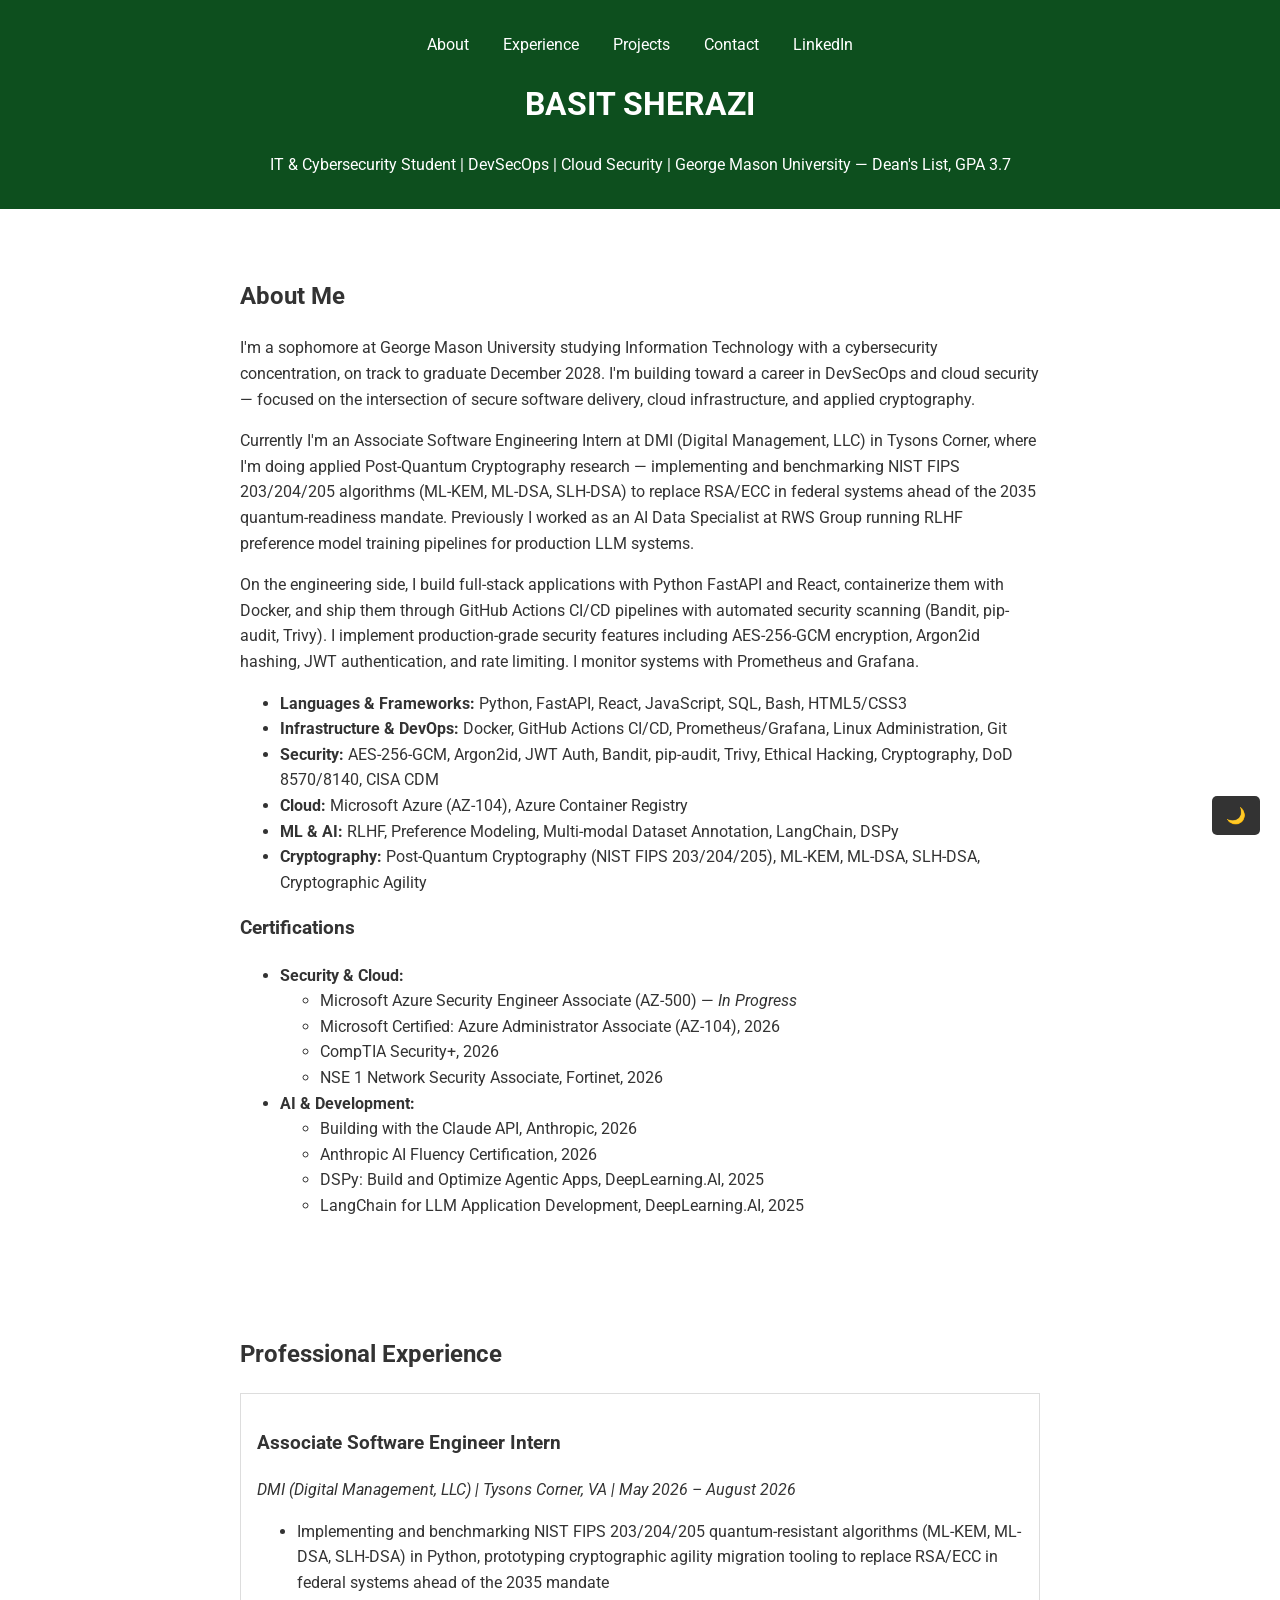
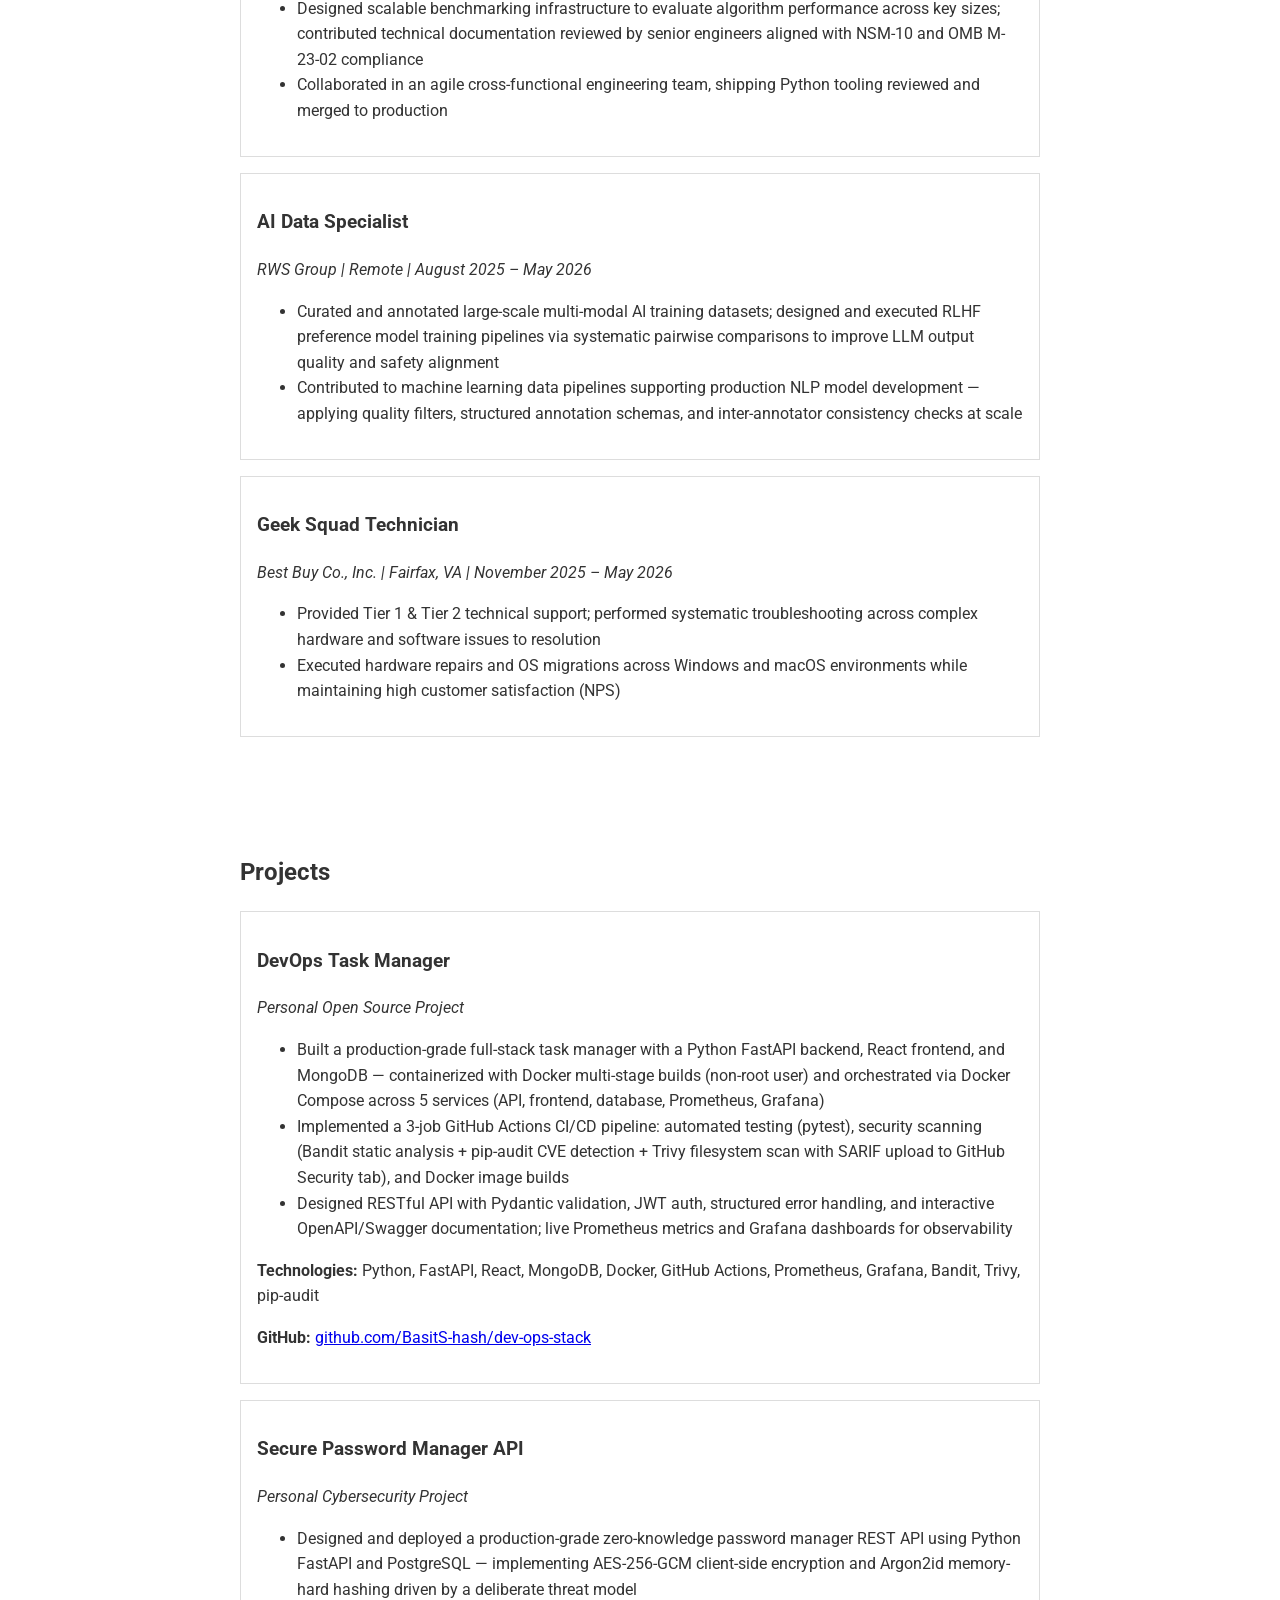
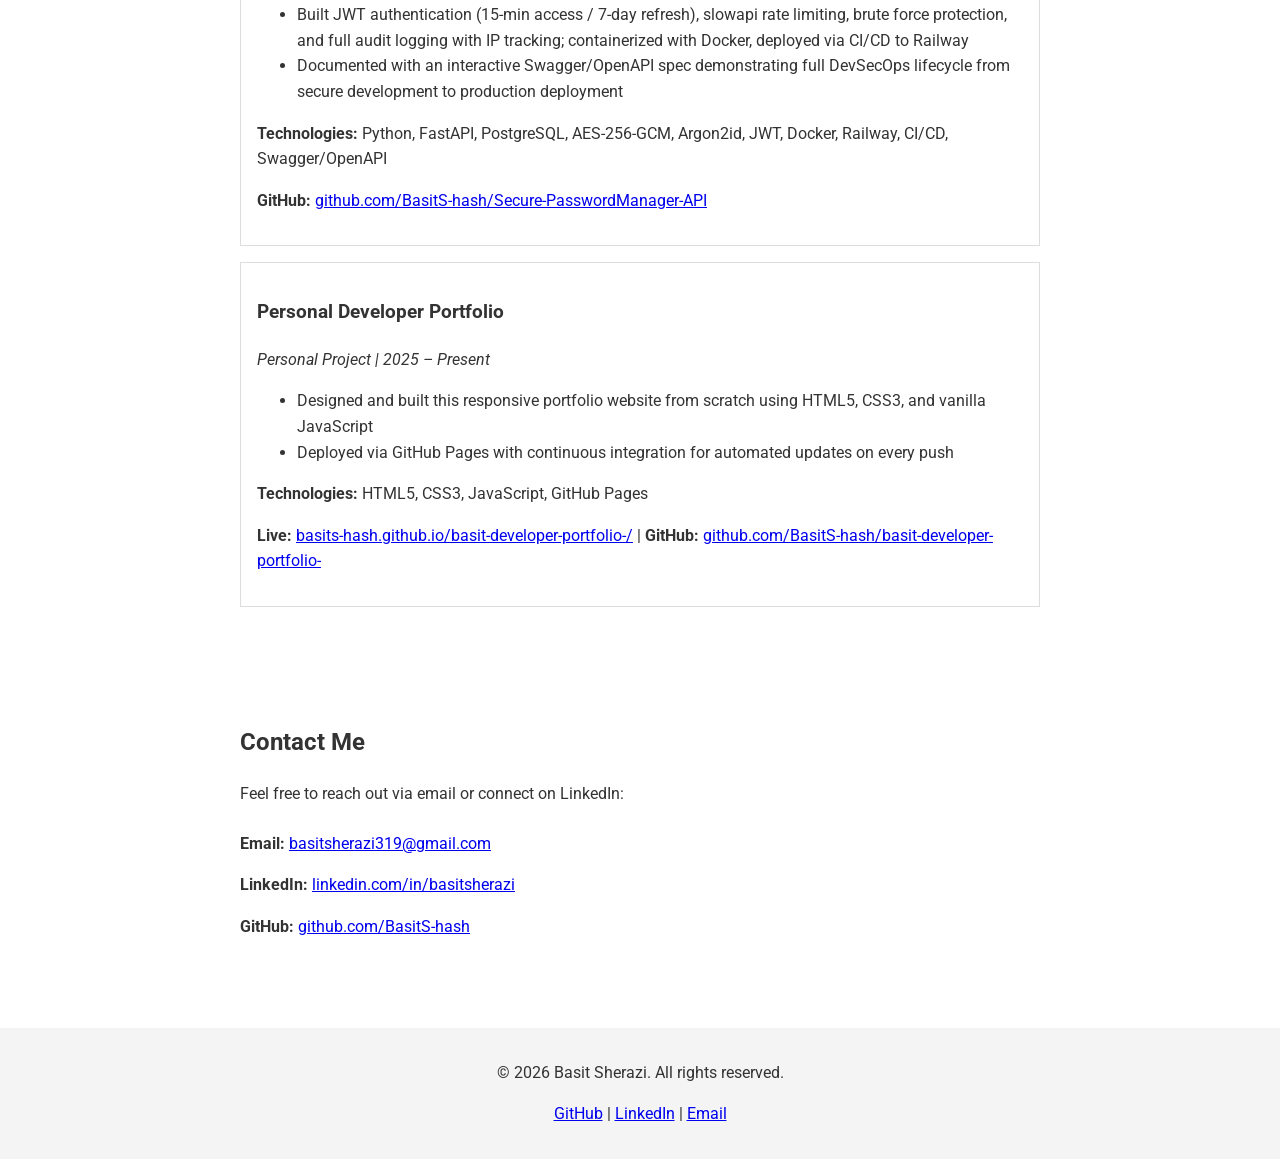
==== commit aabb6d05: "remove resume download section and nav link" ====
--- a/index.html
+++ b/index.html
@@ -20,7 +20,6 @@
                 <li><a href="#about">About</a></li>
                 <li><a href="#experience">Experience</a></li>
                 <li><a href="#projects">Projects</a></li>
-                <li><a href="#resume">Resume</a></li>
                 <li><a href="#contact">Contact</a></li>
                 <li><a href="https://www.linkedin.com/in/basitsherazi" target="_blank">LinkedIn</a></li>
             </ul>
@@ -136,12 +135,6 @@
         </div>
     </section>
 
-    <section id="resume">
-        <h2>Resume</h2>
-        <p>Download my resume to learn more about my experience and skills.</p>
-        <a href="assets/resume.pdf" download>Download Resume</a>
-    </section>
-
     <section id="contact">
         <h2>Contact Me</h2>
         <p>Feel free to reach out via email or connect on LinkedIn:</p>
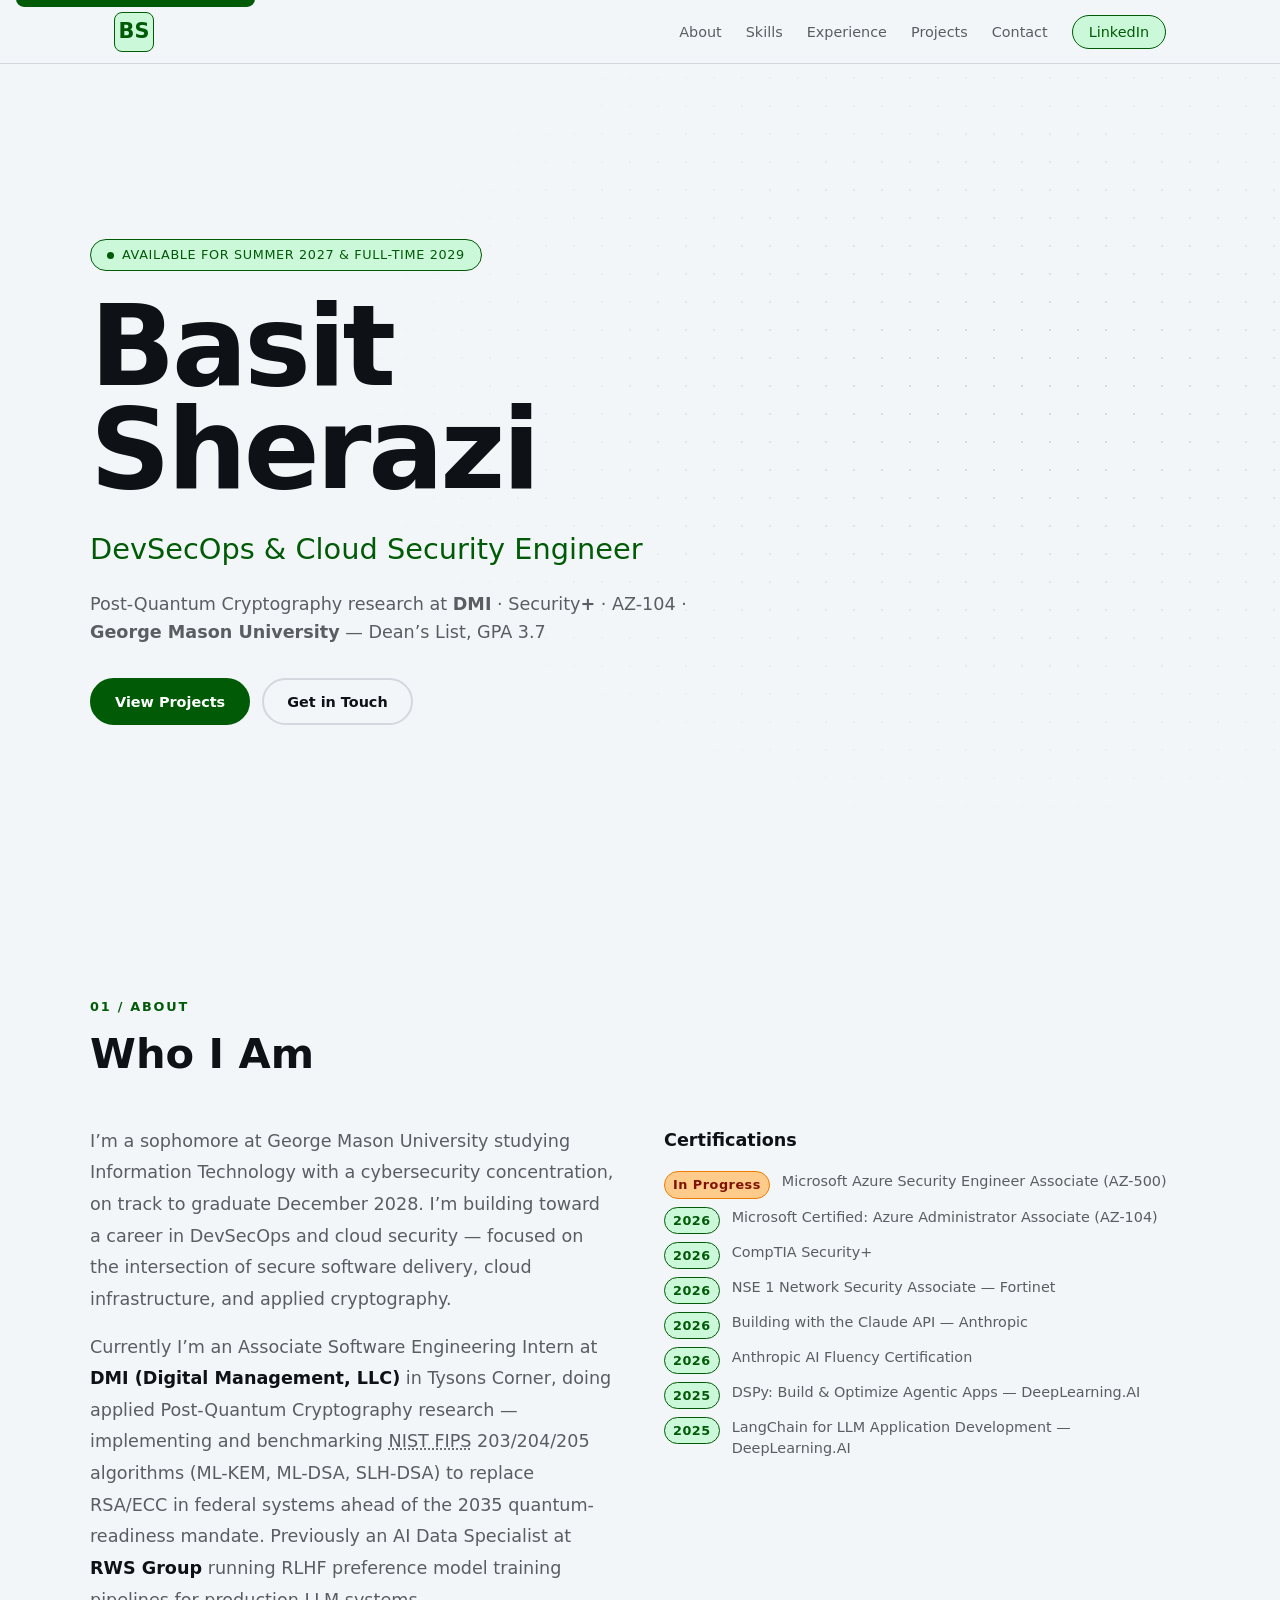
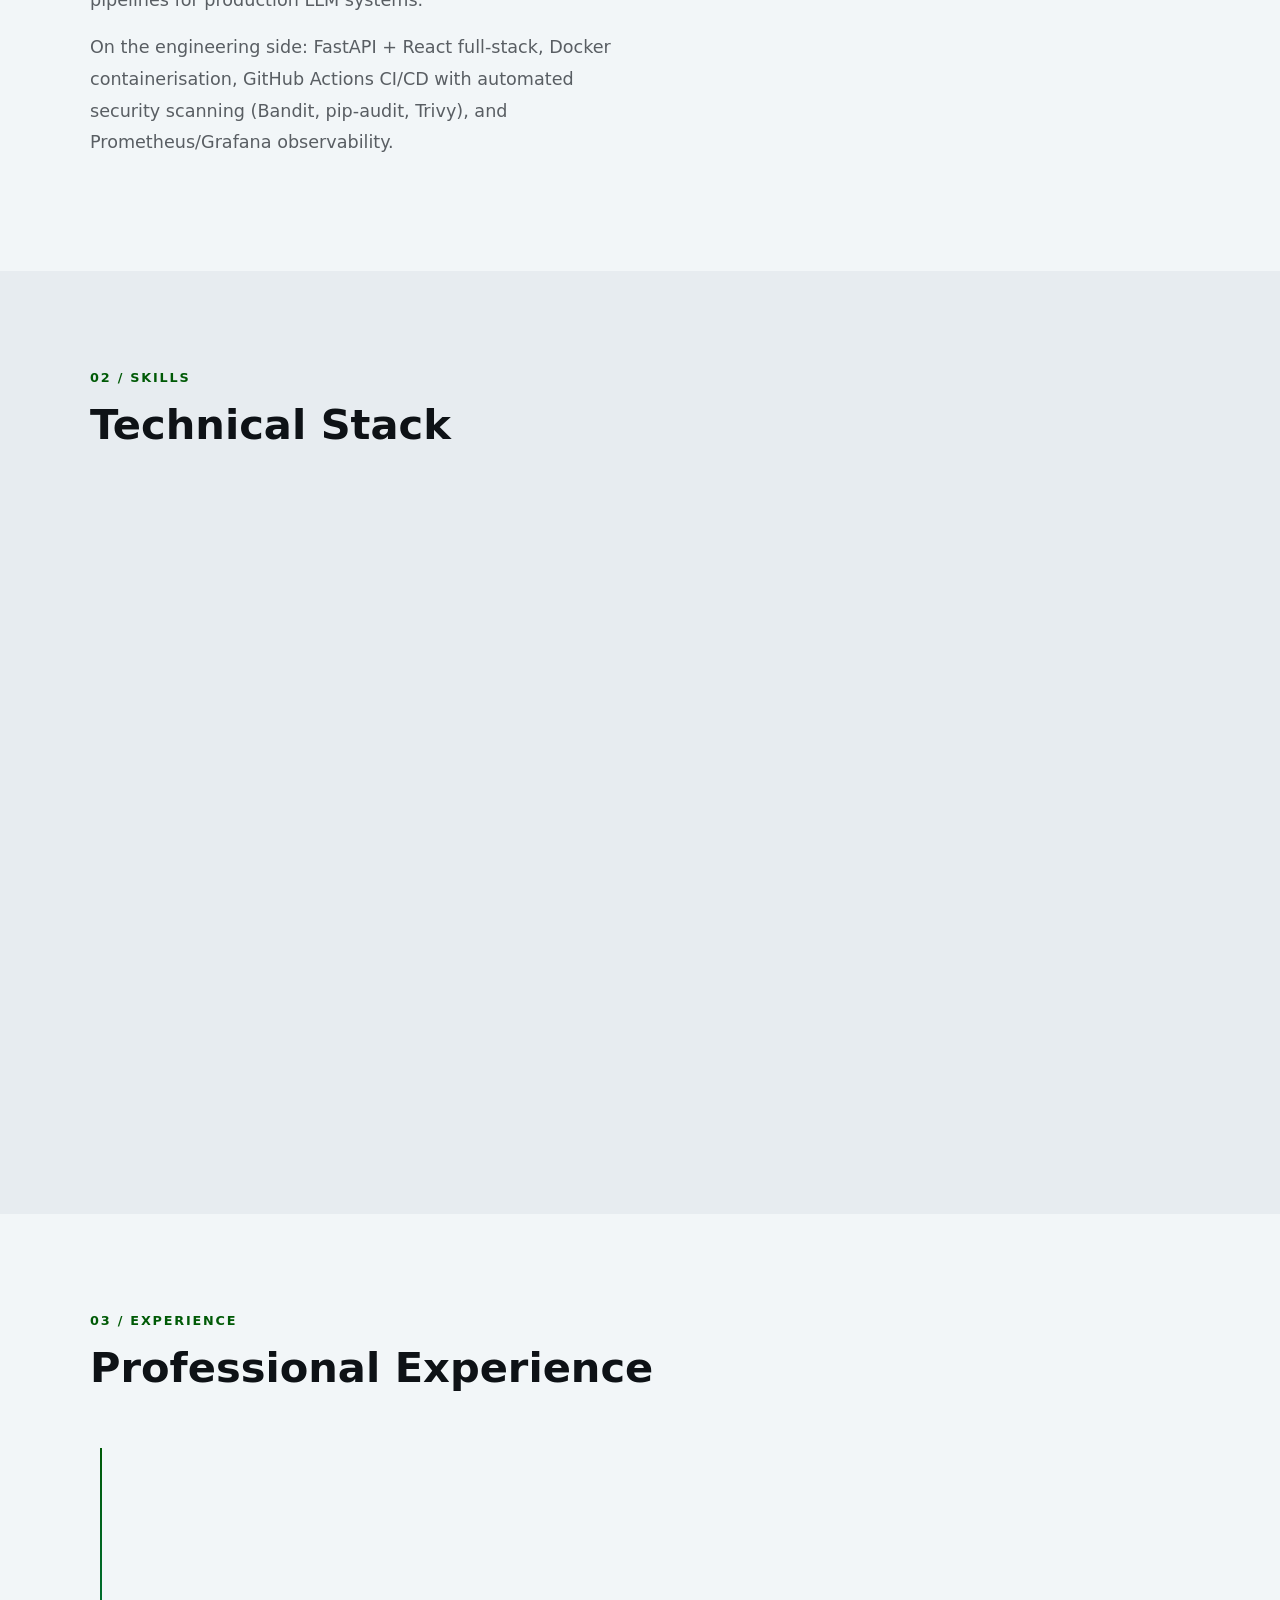
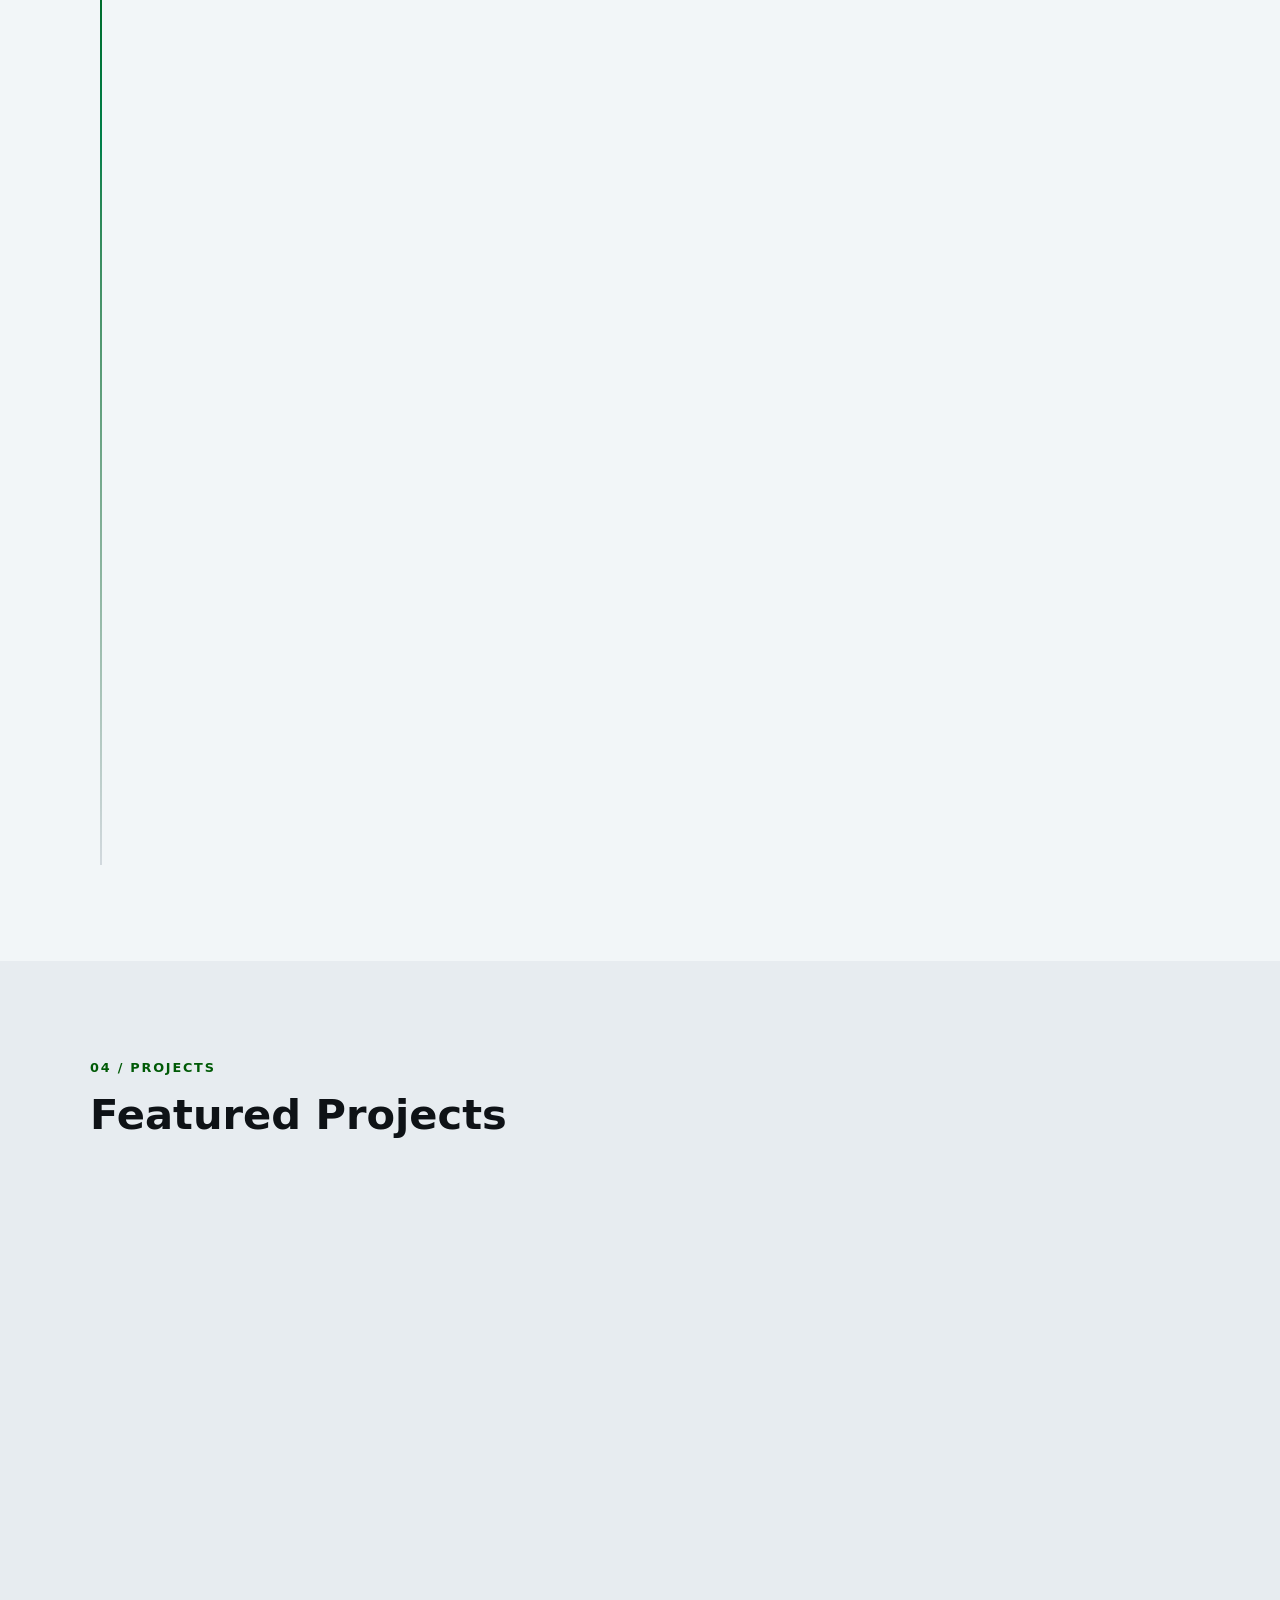
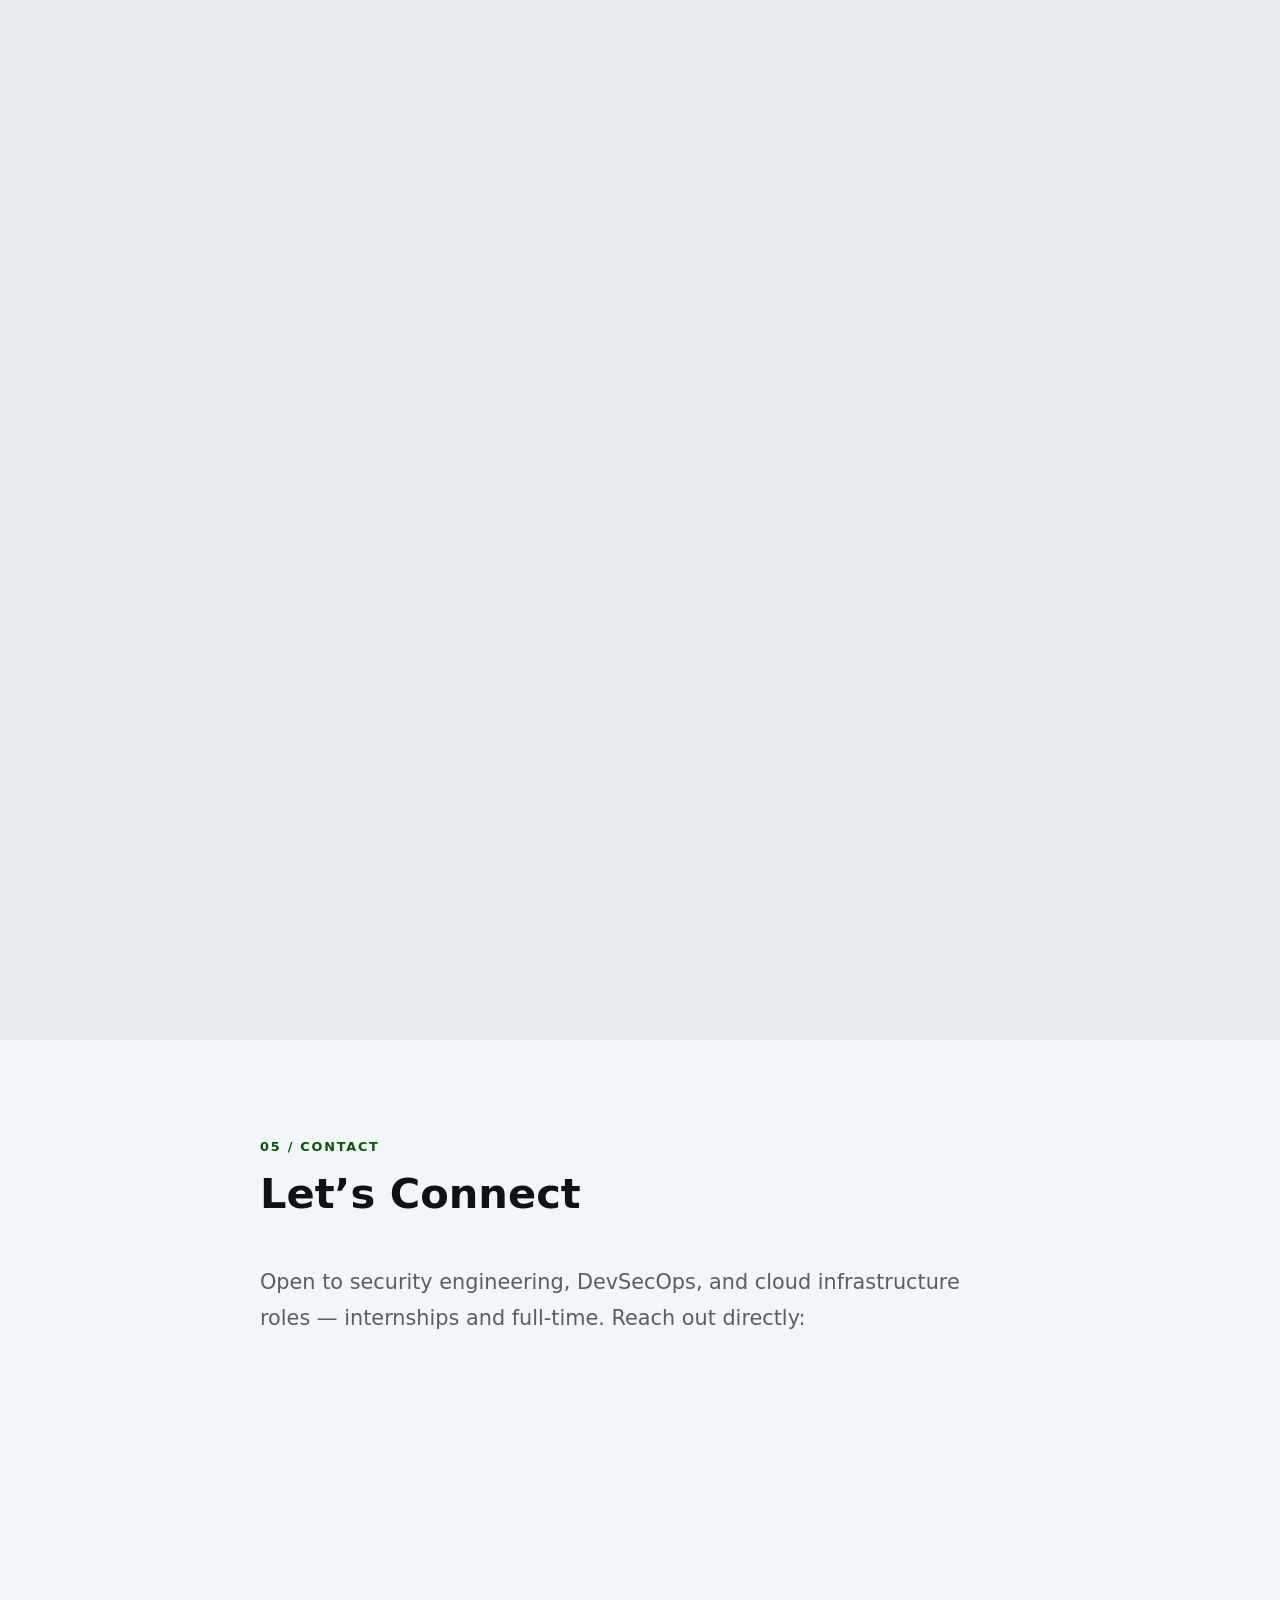
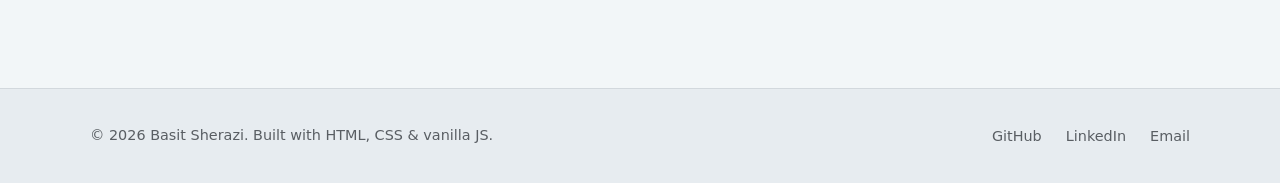
==== commit 90b175fc: "feat: complete portfolio redesign with modern design system and full accessibility Design system: - " ====
--- a/index.html
+++ b/index.html
@@ -2,159 +2,498 @@
 <html lang="en">
 
 <head>
-    <meta charset="UTF-8">
-    <meta name="viewport" content="width=device-width, initial-scale=1.0">
-    <title>Basit Sherazi — DevSecOps & Cloud Security</title>
-    <link rel="stylesheet" href="styles/style.css?v=3">
-    <link href="https://fonts.googleapis.com/css2?family=Roboto:wght@400;700&display=swap" rel="stylesheet">
-    <meta name="description" content="Basit Sherazi — DevSecOps engineer, cloud security practitioner, and IT/Cybersecurity student at George Mason University. Security+, AZ-104 certified.">
-    <meta name="keywords" content="Basit Sherazi, DevSecOps, cloud security, cybersecurity, FastAPI, Docker, GitHub Actions, AZ-104, Security+, GMU, George Mason University, Post-Quantum Cryptography">
-    <meta name="author" content="Basit Sherazi">
-    <link rel="icon" href="images/favicon.ico" type="image/x-icon">
+  <meta charset="UTF-8">
+  <meta name="viewport" content="width=device-width, initial-scale=1.0">
+  <title>Basit Sherazi — DevSecOps &amp; Cloud Security Engineer</title>
+
+  <!-- SEO -->
+  <meta name="description" content="Basit Sherazi — DevSecOps engineer and cloud security practitioner. Post-Quantum Cryptography research at DMI, Security+ &amp; AZ-104 certified, George Mason University. Available for security and DevOps roles in 2026.">
+  <meta name="author" content="Basit Sherazi">
+  <meta name="robots" content="index, follow">
+
+  <!-- Open Graph -->
+  <meta property="og:type" content="website">
+  <meta property="og:title" content="Basit Sherazi — DevSecOps &amp; Cloud Security Engineer">
+  <meta property="og:description" content="Post-Quantum Cryptography research at DMI. Security+, AZ-104 certified. Building secure systems with FastAPI, Docker, and GitHub Actions CI/CD.">
+  <meta property="og:url" content="https://basits-hash.github.io/basit-developer-portfolio/">
+  <meta property="og:image" content="https://basits-hash.github.io/basit-developer-portfolio/images/og-card.png">
+
+  <!-- Twitter Card -->
+  <meta name="twitter:card" content="summary_large_image">
+  <meta name="twitter:title" content="Basit Sherazi — DevSecOps &amp; Cloud Security Engineer">
+  <meta name="twitter:description" content="Post-Quantum Cryptography research at DMI. Security+, AZ-104 certified. George Mason University.">
+  <meta name="twitter:image" content="https://basits-hash.github.io/basit-developer-portfolio/images/og-card.png">
+
+  <!-- Security headers via meta -->
+  <meta http-equiv="X-Content-Type-Options" content="nosniff">
+  <meta http-equiv="X-Frame-Options" content="DENY">
+  <meta http-equiv="Referrer-Policy" content="strict-origin-when-cross-origin">
+  <meta http-equiv="Permissions-Policy" content="camera=(), microphone=(), geolocation=()">
+  <meta http-equiv="Content-Security-Policy" content="default-src 'self'; style-src 'self' https://fonts.googleapis.com; font-src 'self' https://fonts.gstatic.com; script-src 'self'; img-src 'self' data:; connect-src 'none'; frame-src 'none'; object-src 'none'; base-uri 'self';">
+
+  <!-- Favicon -->
+  <link rel="icon" href="images/favicon.ico" type="image/x-icon">
+
+  <!-- Fonts: Inter (body) + Space Grotesk (headings) — preconnect first -->
+  <link rel="preconnect" href="https://fonts.googleapis.com">
+  <link rel="preconnect" href="https://fonts.gstatic.com" crossorigin>
+  <link href="https://fonts.googleapis.com/css2?family=Inter:wght@400;500;600&family=Space+Grotesk:wght@500;600;700&display=swap" rel="stylesheet">
+
+  <link rel="stylesheet" href="styles/style.css">
 </head>
 
 <body>
-    <header>
-        <nav>
-            <ul>
-                <li><a href="#about">About</a></li>
-                <li><a href="#experience">Experience</a></li>
-                <li><a href="#projects">Projects</a></li>
-                <li><a href="#contact">Contact</a></li>
-                <li><a href="https://www.linkedin.com/in/basitsherazi" target="_blank">LinkedIn</a></li>
-            </ul>
-        </nav>
-        <h1>BASIT SHERAZI</h1>
-        <p>IT & Cybersecurity Student | DevSecOps | Cloud Security | George Mason University — Dean's List, GPA 3.7</p>
-    </header>
-
-    <section id="about">
-        <h2>About Me</h2>
-        <p>I'm a sophomore at George Mason University studying Information Technology with a cybersecurity concentration, on track to graduate December 2028. I'm building toward a career in DevSecOps and cloud security — focused on the intersection of secure software delivery, cloud infrastructure, and applied cryptography.</p>
-
-        <p>Currently I'm an Associate Software Engineering Intern at DMI (Digital Management, LLC) in Tysons Corner, where I'm doing applied Post-Quantum Cryptography research — implementing and benchmarking NIST FIPS 203/204/205 algorithms (ML-KEM, ML-DSA, SLH-DSA) to replace RSA/ECC in federal systems ahead of the 2035 quantum-readiness mandate. Previously I worked as an AI Data Specialist at RWS Group running RLHF preference model training pipelines for production LLM systems.</p>
-
-        <p>On the engineering side, I build full-stack applications with Python FastAPI and React, containerize them with Docker, and ship them through GitHub Actions CI/CD pipelines with automated security scanning (Bandit, pip-audit, Trivy). I implement production-grade security features including AES-256-GCM encryption, Argon2id hashing, JWT authentication, and rate limiting. I monitor systems with Prometheus and Grafana.</p>
-
-        <ul>
-            <li><strong>Languages & Frameworks:</strong> Python, FastAPI, React, JavaScript, SQL, Bash, HTML5/CSS3</li>
-            <li><strong>Infrastructure & DevOps:</strong> Docker, GitHub Actions CI/CD, Prometheus/Grafana, Linux Administration, Git</li>
-            <li><strong>Security:</strong> AES-256-GCM, Argon2id, JWT Auth, Bandit, pip-audit, Trivy, Ethical Hacking, Cryptography, DoD 8570/8140, CISA CDM</li>
-            <li><strong>Cloud:</strong> Microsoft Azure (AZ-104), Azure Container Registry</li>
-            <li><strong>ML & AI:</strong> RLHF, Preference Modeling, Multi-modal Dataset Annotation, LangChain, DSPy</li>
-            <li><strong>Cryptography:</strong> Post-Quantum Cryptography (NIST FIPS 203/204/205), ML-KEM, ML-DSA, SLH-DSA, Cryptographic Agility</li>
+
+  <!-- Skip to main for keyboard users -->
+  <a class="skip-link" href="#main">Skip to main content</a>
+
+  <!-- ============================================================
+       NAV
+  ============================================================ -->
+  <header class="site-header" role="banner">
+    <nav class="nav-inner" aria-label="Primary navigation">
+      <a href="#hero" class="nav-logo" aria-label="Basit Sherazi — home">
+        <span aria-hidden="true">BS</span>
+      </a>
+      <button class="nav-toggle" aria-controls="nav-list" aria-expanded="false" aria-label="Toggle navigation menu">
+        <span class="hamburger" aria-hidden="true"></span>
+      </button>
+      <ul class="nav-list" id="nav-list" role="list">
+        <li><a href="#about">About</a></li>
+        <li><a href="#skills">Skills</a></li>
+        <li><a href="#experience">Experience</a></li>
+        <li><a href="#projects">Projects</a></li>
+        <li><a href="#contact">Contact</a></li>
+        <li>
+          <a href="https://www.linkedin.com/in/basitsherazi" target="_blank" rel="noopener noreferrer" class="nav-cta">
+            LinkedIn
+          </a>
+        </li>
+      </ul>
+    </nav>
+  </header>
+
+  <main id="main">
+
+    <!-- ============================================================
+         HERO
+    ============================================================ -->
+    <section id="hero" class="hero" aria-labelledby="hero-heading">
+      <div class="hero-inner">
+        <div class="hero-badge" aria-label="Current status">
+          <span class="badge-dot" aria-hidden="true"></span>
+          Available for Summer 2027 &amp; Full-Time 2029
+        </div>
+        <h1 id="hero-heading" class="hero-name">
+          Basit<br>Sherazi
+        </h1>
+        <p class="hero-title">DevSecOps &amp; Cloud Security Engineer</p>
+        <p class="hero-sub">
+          Post-Quantum Cryptography research at <strong>DMI</strong> &middot;
+          Security<strong>+</strong> &middot; AZ-104 &middot;
+          <strong>George Mason University</strong> &mdash; Dean&rsquo;s List, GPA&nbsp;3.7
+        </p>
+        <div class="hero-cta-group">
+          <a href="#projects" class="btn btn-primary">View Projects</a>
+          <a href="#contact" class="btn btn-ghost">Get in Touch</a>
+        </div>
+      </div>
+      <div class="hero-grid-bg" aria-hidden="true"></div>
+    </section>
+
+    <!-- ============================================================
+         ABOUT
+    ============================================================ -->
+    <section id="about" class="section" aria-labelledby="about-heading">
+      <div class="section-inner">
+        <span class="section-label" aria-hidden="true">01 / About</span>
+        <h2 id="about-heading" class="section-heading">Who I Am</h2>
+        <div class="about-grid">
+          <div class="about-text">
+            <p>
+              I&rsquo;m a sophomore at George Mason University studying Information Technology with a
+              cybersecurity concentration, on track to graduate December&nbsp;2028. I&rsquo;m building toward
+              a career in DevSecOps and cloud security &mdash; focused on the intersection of secure software
+              delivery, cloud infrastructure, and applied cryptography.
+            </p>
+            <p>
+              Currently I&rsquo;m an Associate Software Engineering Intern at <strong>DMI (Digital Management,
+              LLC)</strong> in Tysons Corner, doing applied Post-Quantum Cryptography research &mdash;
+              implementing and benchmarking <abbr title="NIST Federal Information Processing Standards">NIST FIPS</abbr>
+              203/204/205 algorithms (ML-KEM, ML-DSA, SLH-DSA) to replace RSA/ECC in federal systems ahead of
+              the 2035 quantum-readiness mandate. Previously an AI Data Specialist at <strong>RWS Group</strong>
+              running RLHF preference model training pipelines for production LLM systems.
+            </p>
+            <p>
+              On the engineering side: FastAPI + React full-stack, Docker containerisation, GitHub Actions
+              CI/CD with automated security scanning (Bandit, pip-audit, Trivy), and Prometheus/Grafana observability.
+            </p>
+          </div>
+          <div class="about-certs">
+            <h3 class="about-certs-heading">Certifications</h3>
+            <ul class="cert-list" role="list">
+              <li class="cert-item cert-inprogress">
+                <span class="cert-badge" aria-label="In progress">In Progress</span>
+                Microsoft Azure Security Engineer Associate (AZ-500)
+              </li>
+              <li class="cert-item">
+                <span class="cert-badge cert-badge--earned" aria-label="Earned">2026</span>
+                Microsoft Certified: Azure Administrator Associate (AZ-104)
+              </li>
+              <li class="cert-item">
+                <span class="cert-badge cert-badge--earned" aria-label="Earned">2026</span>
+                CompTIA Security+
+              </li>
+              <li class="cert-item">
+                <span class="cert-badge cert-badge--earned" aria-label="Earned">2026</span>
+                NSE 1 Network Security Associate &mdash; Fortinet
+              </li>
+              <li class="cert-item">
+                <span class="cert-badge cert-badge--earned" aria-label="Earned">2026</span>
+                Building with the Claude API &mdash; Anthropic
+              </li>
+              <li class="cert-item">
+                <span class="cert-badge cert-badge--earned" aria-label="Earned">2026</span>
+                Anthropic AI Fluency Certification
+              </li>
+              <li class="cert-item">
+                <span class="cert-badge cert-badge--earned" aria-label="Earned">2025</span>
+                DSPy: Build &amp; Optimize Agentic Apps &mdash; DeepLearning.AI
+              </li>
+              <li class="cert-item">
+                <span class="cert-badge cert-badge--earned" aria-label="Earned">2025</span>
+                LangChain for LLM Application Development &mdash; DeepLearning.AI
+              </li>
+            </ul>
+          </div>
+        </div>
+      </div>
+    </section>
+
+    <!-- ============================================================
+         SKILLS
+    ============================================================ -->
+    <section id="skills" class="section section--alt" aria-labelledby="skills-heading">
+      <div class="section-inner">
+        <span class="section-label" aria-hidden="true">02 / Skills</span>
+        <h2 id="skills-heading" class="section-heading">Technical Stack</h2>
+        <div class="skills-grid">
+
+          <div class="skill-card">
+            <div class="skill-icon" aria-hidden="true">
+              <svg width="24" height="24" viewBox="0 0 24 24" fill="none" stroke="currentColor" stroke-width="2" stroke-linecap="round" stroke-linejoin="round" aria-hidden="true"><path d="M12 22s8-4 8-10V5l-8-3-8 3v7c0 6 8 10 8 10z"/></svg>
+            </div>
+            <h3 class="skill-card-heading">Security</h3>
+            <ul class="skill-tags" role="list">
+              <li>AES-256-GCM</li>
+              <li>Argon2id</li>
+              <li>JWT Auth</li>
+              <li>Post-Quantum Crypto</li>
+              <li>ML-KEM / ML-DSA</li>
+              <li>SLH-DSA</li>
+              <li>Bandit</li>
+              <li>pip-audit</li>
+              <li>Trivy</li>
+              <li>Ethical Hacking</li>
+              <li>DoD 8570/8140</li>
+              <li>CISA CDM</li>
+            </ul>
+          </div>
+
+          <div class="skill-card">
+            <div class="skill-icon" aria-hidden="true">
+              <svg width="24" height="24" viewBox="0 0 24 24" fill="none" stroke="currentColor" stroke-width="2" stroke-linecap="round" stroke-linejoin="round" aria-hidden="true"><rect x="2" y="3" width="20" height="14" rx="2"/><path d="M8 21h8M12 17v4"/></svg>
+            </div>
+            <h3 class="skill-card-heading">Languages &amp; Frameworks</h3>
+            <ul class="skill-tags" role="list">
+              <li>Python</li>
+              <li>FastAPI</li>
+              <li>React</li>
+              <li>JavaScript</li>
+              <li>SQL</li>
+              <li>Bash</li>
+              <li>HTML5/CSS3</li>
+            </ul>
+          </div>
+
+          <div class="skill-card">
+            <div class="skill-icon" aria-hidden="true">
+              <svg width="24" height="24" viewBox="0 0 24 24" fill="none" stroke="currentColor" stroke-width="2" stroke-linecap="round" stroke-linejoin="round" aria-hidden="true"><path d="M21 16V8a2 2 0 0 0-1-1.73l-7-4a2 2 0 0 0-2 0l-7 4A2 2 0 0 0 3 8v8a2 2 0 0 0 1 1.73l7 4a2 2 0 0 0 2 0l7-4A2 2 0 0 0 21 16z"/></svg>
+            </div>
+            <h3 class="skill-card-heading">Infrastructure &amp; DevOps</h3>
+            <ul class="skill-tags" role="list">
+              <li>Docker</li>
+              <li>GitHub Actions</li>
+              <li>Prometheus</li>
+              <li>Grafana</li>
+              <li>Linux Admin</li>
+              <li>Git</li>
+              <li>CI/CD</li>
+            </ul>
+          </div>
+
+          <div class="skill-card">
+            <div class="skill-icon" aria-hidden="true">
+              <svg width="24" height="24" viewBox="0 0 24 24" fill="none" stroke="currentColor" stroke-width="2" stroke-linecap="round" stroke-linejoin="round" aria-hidden="true"><polyline points="17 1 21 5 17 9"/><path d="M3 11V9a4 4 0 0 1 4-4h14"/><polyline points="7 23 3 19 7 15"/><path d="M21 13v2a4 4 0 0 1-4 4H3"/></svg>
+            </div>
+            <h3 class="skill-card-heading">Cloud</h3>
+            <ul class="skill-tags" role="list">
+              <li>Microsoft Azure</li>
+              <li>AZ-104</li>
+              <li>Azure Container Registry</li>
+              <li>Azure Security</li>
+            </ul>
+          </div>
+
+          <div class="skill-card">
+            <div class="skill-icon" aria-hidden="true">
+              <svg width="24" height="24" viewBox="0 0 24 24" fill="none" stroke="currentColor" stroke-width="2" stroke-linecap="round" stroke-linejoin="round" aria-hidden="true"><circle cx="12" cy="12" r="10"/><path d="M12 8v4l3 3"/></svg>
+            </div>
+            <h3 class="skill-card-heading">ML &amp; AI</h3>
+            <ul class="skill-tags" role="list">
+              <li>RLHF</li>
+              <li>Preference Modeling</li>
+              <li>LangChain</li>
+              <li>DSPy</li>
+              <li>Multi-modal Annotation</li>
+            </ul>
+          </div>
+
+        </div>
+      </div>
+    </section>
+
+    <!-- ============================================================
+         EXPERIENCE
+    ============================================================ -->
+    <section id="experience" class="section" aria-labelledby="experience-heading">
+      <div class="section-inner">
+        <span class="section-label" aria-hidden="true">03 / Experience</span>
+        <h2 id="experience-heading" class="section-heading">Professional Experience</h2>
+        <ol class="timeline" role="list">
+
+          <li class="timeline-item">
+            <div class="timeline-marker" aria-hidden="true"></div>
+            <div class="timeline-content">
+              <div class="timeline-meta">
+                <span class="timeline-company">DMI (Digital Management, LLC)</span>
+                <span class="timeline-period">May 2026 – Aug 2026</span>
+              </div>
+              <h3 class="timeline-role">Associate Software Engineer Intern</h3>
+              <p class="timeline-location">Tysons Corner, VA</p>
+              <ul class="timeline-bullets" role="list">
+                <li>Implementing and benchmarking NIST FIPS 203/204/205 quantum-resistant algorithms (ML-KEM, ML-DSA, SLH-DSA) in Python; prototyping cryptographic agility migration tooling to replace RSA/ECC in federal systems ahead of the 2035 mandate</li>
+                <li>Designed scalable benchmarking infrastructure; contributed technical documentation aligned with NSM-10 and OMB M-23-02 compliance, reviewed by senior engineers</li>
+                <li>Shipped Python tooling reviewed and merged to production in an agile cross-functional team</li>
+              </ul>
+              <div class="timeline-tags" aria-label="Technologies used">
+                <span>Python</span><span>Post-Quantum Cryptography</span><span>NIST FIPS 203/204/205</span><span>Federal Systems</span>
+              </div>
+            </div>
+          </li>
+
+          <li class="timeline-item">
+            <div class="timeline-marker" aria-hidden="true"></div>
+            <div class="timeline-content">
+              <div class="timeline-meta">
+                <span class="timeline-company">RWS Group</span>
+                <span class="timeline-period">Aug 2025 – May 2026</span>
+              </div>
+              <h3 class="timeline-role">AI Data Specialist</h3>
+              <p class="timeline-location">Remote</p>
+              <ul class="timeline-bullets" role="list">
+                <li>Curated and annotated large-scale multi-modal AI training datasets; designed and executed RLHF preference model training pipelines via systematic pairwise comparisons</li>
+                <li>Contributed to ML data pipelines for production NLP models — quality filters, structured annotation schemas, and inter-annotator consistency checks at scale</li>
+              </ul>
+              <div class="timeline-tags" aria-label="Technologies used">
+                <span>RLHF</span><span>NLP</span><span>LLM Alignment</span><span>Multi-modal Data</span>
+              </div>
+            </div>
+          </li>
+
+          <li class="timeline-item">
+            <div class="timeline-marker" aria-hidden="true"></div>
+            <div class="timeline-content">
+              <div class="timeline-meta">
+                <span class="timeline-company">Best Buy Co., Inc.</span>
+                <span class="timeline-period">Nov 2025 – May 2026</span>
+              </div>
+              <h3 class="timeline-role">Geek Squad Technician</h3>
+              <p class="timeline-location">Fairfax, VA</p>
+              <ul class="timeline-bullets" role="list">
+                <li>Tier 1 &amp; Tier 2 technical support; systematic troubleshooting across complex hardware and software issues</li>
+                <li>Hardware repairs and OS migrations across Windows and macOS environments; maintained high customer NPS</li>
+              </ul>
+              <div class="timeline-tags" aria-label="Technologies used">
+                <span>Windows</span><span>macOS</span><span>Hardware Repair</span><span>Customer Support</span>
+              </div>
+            </div>
+          </li>
+
+        </ol>
+      </div>
+    </section>
+
+    <!-- ============================================================
+         PROJECTS
+    ============================================================ -->
+    <section id="projects" class="section section--alt" aria-labelledby="projects-heading">
+      <div class="section-inner">
+        <span class="section-label" aria-hidden="true">04 / Projects</span>
+        <h2 id="projects-heading" class="section-heading">Featured Projects</h2>
+        <div class="projects-grid">
+
+          <article class="project-card project-card--featured" aria-labelledby="proj-siem">
+            <div class="project-card-header">
+              <span class="project-num" aria-hidden="true">01</span>
+              <div class="project-links">
+                <a href="https://github.com/BasitS-hash/siem-dashboard" target="_blank" rel="noopener noreferrer" aria-label="SIEM Dashboard on GitHub">
+                  <svg width="20" height="20" viewBox="0 0 24 24" fill="none" stroke="currentColor" stroke-width="2" stroke-linecap="round" stroke-linejoin="round" aria-hidden="true"><path d="M9 19c-5 1.5-5-2.5-7-3m14 6v-3.87a3.37 3.37 0 0 0-.94-2.61c3.14-.35 6.44-1.54 6.44-7A5.44 5.44 0 0 0 20 4.77 5.07 5.07 0 0 0 19.91 1S18.73.65 16 2.48a13.38 13.38 0 0 0-7 0C6.27.65 5.09 1 5.09 1A5.07 5.07 0 0 0 5 4.77a5.44 5.44 0 0 0-1.5 3.78c0 5.42 3.3 6.61 6.44 7A3.37 3.37 0 0 0 9 18.13V22"/></svg>
+                  GitHub
+                </a>
+              </div>
+            </div>
+            <h3 id="proj-siem" class="project-title">SIEM Dashboard</h3>
+            <p class="project-desc">
+              Real-time Security Information and Event Management dashboard for ingesting, correlating, and visualising security events. Streams log data, surfaces anomalies, and provides a single-pane-of-glass view for incident triage — built with the same philosophy as enterprise SIEM tools but as a deployable open-source project.
+            </p>
+            <ul class="project-tags" role="list" aria-label="Technologies used">
+              <li>Python</li><li>FastAPI</li><li>React</li><li>Security Analytics</li><li>Log Correlation</li>
+            </ul>
+          </article>
+
+          <article class="project-card" aria-labelledby="proj-pwmgr">
+            <div class="project-card-header">
+              <span class="project-num" aria-hidden="true">02</span>
+              <div class="project-links">
+                <a href="https://github.com/BasitS-hash/Secure-PasswordManager-API" target="_blank" rel="noopener noreferrer" aria-label="Secure Password Manager API on GitHub">
+                  <svg width="20" height="20" viewBox="0 0 24 24" fill="none" stroke="currentColor" stroke-width="2" stroke-linecap="round" stroke-linejoin="round" aria-hidden="true"><path d="M9 19c-5 1.5-5-2.5-7-3m14 6v-3.87a3.37 3.37 0 0 0-.94-2.61c3.14-.35 6.44-1.54 6.44-7A5.44 5.44 0 0 0 20 4.77 5.07 5.07 0 0 0 19.91 1S18.73.65 16 2.48a13.38 13.38 0 0 0-7 0C6.27.65 5.09 1 5.09 1A5.07 5.07 0 0 0 5 4.77a5.44 5.44 0 0 0-1.5 3.78c0 5.42 3.3 6.61 6.44 7A3.37 3.37 0 0 0 9 18.13V22"/></svg>
+                  GitHub
+                </a>
+              </div>
+            </div>
+            <h3 id="proj-pwmgr" class="project-title">Secure Password Manager API</h3>
+            <p class="project-desc">
+              Production-grade zero-knowledge REST API. AES-256-GCM client-side encryption, Argon2id memory-hard hashing, JWT auth (15-min access / 7-day refresh), slowapi rate limiting, brute-force protection, and full audit logging with IP tracking. Deployed via CI/CD to Railway with interactive Swagger/OpenAPI documentation.
+            </p>
+            <ul class="project-tags" role="list" aria-label="Technologies used">
+              <li>Python</li><li>FastAPI</li><li>PostgreSQL</li><li>AES-256-GCM</li><li>Argon2id</li><li>Docker</li><li>Railway</li>
+            </ul>
+          </article>
+
+          <article class="project-card" aria-labelledby="proj-iragent">
+            <div class="project-card-header">
+              <span class="project-num" aria-hidden="true">03</span>
+              <div class="project-links">
+                <a href="https://github.com/BasitS-hash/incident-response-agent" target="_blank" rel="noopener noreferrer" aria-label="Incident Response Agent on GitHub">
+                  <svg width="20" height="20" viewBox="0 0 24 24" fill="none" stroke="currentColor" stroke-width="2" stroke-linecap="round" stroke-linejoin="round" aria-hidden="true"><path d="M9 19c-5 1.5-5-2.5-7-3m14 6v-3.87a3.37 3.37 0 0 0-.94-2.61c3.14-.35 6.44-1.54 6.44-7A5.44 5.44 0 0 0 20 4.77 5.07 5.07 0 0 0 19.91 1S18.73.65 16 2.48a13.38 13.38 0 0 0-7 0C6.27.65 5.09 1 5.09 1A5.07 5.07 0 0 0 5 4.77a5.44 5.44 0 0 0-1.5 3.78c0 5.42 3.3 6.61 6.44 7A3.37 3.37 0 0 0 9 18.13V22"/></svg>
+                  GitHub
+                </a>
+              </div>
+            </div>
+            <h3 id="proj-iragent" class="project-title">Incident Response Agent</h3>
+            <p class="project-desc">
+              AI-powered incident response automation agent. Ingests security alerts, runs structured triage playbooks, correlates indicators of compromise, and generates actionable remediation reports — reducing mean time to respond (MTTR) by automating the first-pass analysis tier.
+            </p>
+            <ul class="project-tags" role="list" aria-label="Technologies used">
+              <li>Python</li><li>LLM / AI Agent</li><li>Incident Response</li><li>Automation</li><li>Security</li>
+            </ul>
+          </article>
+
+          <article class="project-card" aria-labelledby="proj-devops">
+            <div class="project-card-header">
+              <span class="project-num" aria-hidden="true">04</span>
+              <div class="project-links">
+                <a href="https://github.com/BasitS-hash/dev-ops-stack" target="_blank" rel="noopener noreferrer" aria-label="DevOps Stack on GitHub">
+                  <svg width="20" height="20" viewBox="0 0 24 24" fill="none" stroke="currentColor" stroke-width="2" stroke-linecap="round" stroke-linejoin="round" aria-hidden="true"><path d="M9 19c-5 1.5-5-2.5-7-3m14 6v-3.87a3.37 3.37 0 0 0-.94-2.61c3.14-.35 6.44-1.54 6.44-7A5.44 5.44 0 0 0 20 4.77 5.07 5.07 0 0 0 19.91 1S18.73.65 16 2.48a13.38 13.38 0 0 0-7 0C6.27.65 5.09 1 5.09 1A5.07 5.07 0 0 0 5 4.77a5.44 5.44 0 0 0-1.5 3.78c0 5.42 3.3 6.61 6.44 7A3.37 3.37 0 0 0 9 18.13V22"/></svg>
+                  GitHub
+                </a>
+              </div>
+            </div>
+            <h3 id="proj-devops" class="project-title">DevOps Task Manager</h3>
+            <p class="project-desc">
+              Production-grade full-stack task manager: FastAPI backend, React frontend, MongoDB, orchestrated via Docker Compose across 5 services (API, frontend, database, Prometheus, Grafana). 3-job GitHub Actions pipeline: pytest, Bandit + pip-audit + Trivy SARIF scanning, and Docker image builds. Live Prometheus metrics and Grafana dashboards.
+            </p>
+            <ul class="project-tags" role="list" aria-label="Technologies used">
+              <li>Python</li><li>FastAPI</li><li>React</li><li>MongoDB</li><li>Docker Compose</li><li>Prometheus</li><li>Grafana</li>
+            </ul>
+          </article>
+
+          <article class="project-card" aria-labelledby="proj-homelab">
+            <div class="project-card-header">
+              <span class="project-num" aria-hidden="true">05</span>
+              <div class="project-links">
+                <a href="https://github.com/BasitS-hash/cybersecurity-homelab2" target="_blank" rel="noopener noreferrer" aria-label="Cybersecurity Homelab on GitHub">
+                  <svg width="20" height="20" viewBox="0 0 24 24" fill="none" stroke="currentColor" stroke-width="2" stroke-linecap="round" stroke-linejoin="round" aria-hidden="true"><path d="M9 19c-5 1.5-5-2.5-7-3m14 6v-3.87a3.37 3.37 0 0 0-.94-2.61c3.14-.35 6.44-1.54 6.44-7A5.44 5.44 0 0 0 20 4.77 5.07 5.07 0 0 0 19.91 1S18.73.65 16 2.48a13.38 13.38 0 0 0-7 0C6.27.65 5.09 1 5.09 1A5.07 5.07 0 0 0 5 4.77a5.44 5.44 0 0 0-1.5 3.78c0 5.42 3.3 6.61 6.44 7A3.37 3.37 0 0 0 9 18.13V22"/></svg>
+                  GitHub
+                </a>
+              </div>
+            </div>
+            <h3 id="proj-homelab" class="project-title">Cybersecurity Homelab</h3>
+            <p class="project-desc">
+              Hands-on home lab environment for practising offensive and defensive security techniques. Virtualised network segments for attack simulation, intrusion detection, log analysis, and blue-team exercises — built to mirror real-world SOC workflows and sharpen detection engineering skills.
+            </p>
+            <ul class="project-tags" role="list" aria-label="Technologies used">
+              <li>Linux</li><li>Virtualisation</li><li>IDS/IPS</li><li>Log Analysis</li><li>Blue Team</li><li>Pentesting</li>
+            </ul>
+          </article>
+
+        </div>
+      </div>
+    </section>
+
+    <!-- ============================================================
+         CONTACT
+    ============================================================ -->
+    <section id="contact" class="section" aria-labelledby="contact-heading">
+      <div class="section-inner section-inner--narrow">
+        <span class="section-label" aria-hidden="true">05 / Contact</span>
+        <h2 id="contact-heading" class="section-heading">Let&rsquo;s Connect</h2>
+        <p class="contact-intro">
+          Open to security engineering, DevSecOps, and cloud infrastructure roles &mdash; internships and full-time.
+          Reach out directly:
+        </p>
+        <div class="contact-links" role="list">
+          <a href="mailto:basitsherazi319@gmail.com" class="contact-card" role="listitem" aria-label="Send email to basitsherazi319@gmail.com">
+            <svg width="22" height="22" viewBox="0 0 24 24" fill="none" stroke="currentColor" stroke-width="2" stroke-linecap="round" stroke-linejoin="round" aria-hidden="true"><path d="M4 4h16c1.1 0 2 .9 2 2v12c0 1.1-.9 2-2 2H4c-1.1 0-2-.9-2-2V6c0-1.1.9-2 2-2z"/><polyline points="22,6 12,13 2,6"/></svg>
+            <span>basitsherazi319@gmail.com</span>
+          </a>
+          <a href="https://www.linkedin.com/in/basitsherazi" target="_blank" rel="noopener noreferrer" class="contact-card" role="listitem" aria-label="LinkedIn profile (opens in new tab)">
+            <svg width="22" height="22" viewBox="0 0 24 24" fill="none" stroke="currentColor" stroke-width="2" stroke-linecap="round" stroke-linejoin="round" aria-hidden="true"><path d="M16 8a6 6 0 0 1 6 6v7h-4v-7a2 2 0 0 0-2-2 2 2 0 0 0-2 2v7h-4v-7a6 6 0 0 1 6-6z"/><rect x="2" y="9" width="4" height="12"/><circle cx="4" cy="4" r="2"/></svg>
+            <span>linkedin.com/in/basitsherazi</span>
+          </a>
+          <a href="https://github.com/BasitS-hash" target="_blank" rel="noopener noreferrer" class="contact-card" role="listitem" aria-label="GitHub profile (opens in new tab)">
+            <svg width="22" height="22" viewBox="0 0 24 24" fill="none" stroke="currentColor" stroke-width="2" stroke-linecap="round" stroke-linejoin="round" aria-hidden="true"><path d="M9 19c-5 1.5-5-2.5-7-3m14 6v-3.87a3.37 3.37 0 0 0-.94-2.61c3.14-.35 6.44-1.54 6.44-7A5.44 5.44 0 0 0 20 4.77 5.07 5.07 0 0 0 19.91 1S18.73.65 16 2.48a13.38 13.38 0 0 0-7 0C6.27.65 5.09 1 5.09 1A5.07 5.07 0 0 0 5 4.77a5.44 5.44 0 0 0-1.5 3.78c0 5.42 3.3 6.61 6.44 7A3.37 3.37 0 0 0 9 18.13V22"/></svg>
+            <span>github.com/BasitS-hash</span>
+          </a>
+        </div>
+      </div>
+    </section>
+
+  </main>
+
+  <!-- ============================================================
+       FOOTER
+  ============================================================ -->
+  <footer class="site-footer" role="contentinfo">
+    <div class="footer-inner">
+      <p class="footer-copy">&copy; 2026 Basit Sherazi. Built with HTML, CSS &amp; vanilla JS.</p>
+      <nav aria-label="Footer navigation">
+        <ul class="footer-links" role="list">
+          <li><a href="https://github.com/BasitS-hash" target="_blank" rel="noopener noreferrer">GitHub</a></li>
+          <li><a href="https://www.linkedin.com/in/basitsherazi" target="_blank" rel="noopener noreferrer">LinkedIn</a></li>
+          <li><a href="mailto:basitsherazi319@gmail.com">Email</a></li>
         </ul>
-
-        <h3>Certifications</h3>
-        <ul>
-            <li><strong>Security & Cloud:</strong></li>
-            <ul>
-                <li>Microsoft Azure Security Engineer Associate (AZ-500) — <em>In Progress</em></li>
-                <li>Microsoft Certified: Azure Administrator Associate (AZ-104), 2026</li>
-                <li>CompTIA Security+, 2026</li>
-                <li>NSE 1 Network Security Associate, Fortinet, 2026</li>
-            </ul>
-            <li><strong>AI & Development:</strong></li>
-            <ul>
-                <li>Building with the Claude API, Anthropic, 2026</li>
-                <li>Anthropic AI Fluency Certification, 2026</li>
-                <li>DSPy: Build and Optimize Agentic Apps, DeepLearning.AI, 2025</li>
-                <li>LangChain for LLM Application Development, DeepLearning.AI, 2025</li>
-            </ul>
-        </ul>
-    </section>
-
-    <section id="experience">
-        <h2>Professional Experience</h2>
-
-        <div class="experience">
-            <h3>Associate Software Engineer Intern</h3>
-            <p><em>DMI (Digital Management, LLC) | Tysons Corner, VA | May 2026 – August 2026</em></p>
-            <ul>
-                <li>Implementing and benchmarking NIST FIPS 203/204/205 quantum-resistant algorithms (ML-KEM, ML-DSA, SLH-DSA) in Python, prototyping cryptographic agility migration tooling to replace RSA/ECC in federal systems ahead of the 2035 mandate</li>
-                <li>Designed scalable benchmarking infrastructure to evaluate algorithm performance across key sizes; contributed technical documentation reviewed by senior engineers aligned with NSM-10 and OMB M-23-02 compliance</li>
-                <li>Collaborated in an agile cross-functional engineering team, shipping Python tooling reviewed and merged to production</li>
-            </ul>
-        </div>
-
-        <div class="experience">
-            <h3>AI Data Specialist</h3>
-            <p><em>RWS Group | Remote | August 2025 – May 2026</em></p>
-            <ul>
-                <li>Curated and annotated large-scale multi-modal AI training datasets; designed and executed RLHF preference model training pipelines via systematic pairwise comparisons to improve LLM output quality and safety alignment</li>
-                <li>Contributed to machine learning data pipelines supporting production NLP model development — applying quality filters, structured annotation schemas, and inter-annotator consistency checks at scale</li>
-            </ul>
-        </div>
-
-        <div class="experience">
-            <h3>Geek Squad Technician</h3>
-            <p><em>Best Buy Co., Inc. | Fairfax, VA | November 2025 – May 2026</em></p>
-            <ul>
-                <li>Provided Tier 1 & Tier 2 technical support; performed systematic troubleshooting across complex hardware and software issues to resolution</li>
-                <li>Executed hardware repairs and OS migrations across Windows and macOS environments while maintaining high customer satisfaction (NPS)</li>
-            </ul>
-        </div>
-    </section>
-
-    <section id="projects">
-        <h2>Projects</h2>
-
-        <div class="project">
-            <h3>DevOps Task Manager</h3>
-            <p><em>Personal Open Source Project</em></p>
-            <ul>
-                <li>Built a production-grade full-stack task manager with a Python FastAPI backend, React frontend, and MongoDB — containerized with Docker multi-stage builds (non-root user) and orchestrated via Docker Compose across 5 services (API, frontend, database, Prometheus, Grafana)</li>
-                <li>Implemented a 3-job GitHub Actions CI/CD pipeline: automated testing (pytest), security scanning (Bandit static analysis + pip-audit CVE detection + Trivy filesystem scan with SARIF upload to GitHub Security tab), and Docker image builds</li>
-                <li>Designed RESTful API with Pydantic validation, JWT auth, structured error handling, and interactive OpenAPI/Swagger documentation; live Prometheus metrics and Grafana dashboards for observability</li>
-            </ul>
-            <p><strong>Technologies:</strong> Python, FastAPI, React, MongoDB, Docker, GitHub Actions, Prometheus, Grafana, Bandit, Trivy, pip-audit</p>
-            <p><strong>GitHub:</strong> <a href="https://github.com/BasitS-hash/dev-ops-stack" target="_blank">github.com/BasitS-hash/dev-ops-stack</a></p>
-        </div>
-
-        <div class="project">
-            <h3>Secure Password Manager API</h3>
-            <p><em>Personal Cybersecurity Project</em></p>
-            <ul>
-                <li>Designed and deployed a production-grade zero-knowledge password manager REST API using Python FastAPI and PostgreSQL — implementing AES-256-GCM client-side encryption and Argon2id memory-hard hashing driven by a deliberate threat model</li>
-                <li>Built JWT authentication (15-min access / 7-day refresh), slowapi rate limiting, brute force protection, and full audit logging with IP tracking; containerized with Docker, deployed via CI/CD to Railway</li>
-                <li>Documented with an interactive Swagger/OpenAPI spec demonstrating full DevSecOps lifecycle from secure development to production deployment</li>
-            </ul>
-            <p><strong>Technologies:</strong> Python, FastAPI, PostgreSQL, AES-256-GCM, Argon2id, JWT, Docker, Railway, CI/CD, Swagger/OpenAPI</p>
-            <p><strong>GitHub:</strong> <a href="https://github.com/BasitS-hash/Secure-PasswordManager-API" target="_blank">github.com/BasitS-hash/Secure-PasswordManager-API</a></p>
-        </div>
-
-        <div class="project">
-            <h3>Personal Developer Portfolio</h3>
-            <p><em>Personal Project | 2025 – Present</em></p>
-            <ul>
-                <li>Designed and built this responsive portfolio website from scratch using HTML5, CSS3, and vanilla JavaScript</li>
-                <li>Deployed via GitHub Pages with continuous integration for automated updates on every push</li>
-            </ul>
-            <p><strong>Technologies:</strong> HTML5, CSS3, JavaScript, GitHub Pages</p>
-            <p><strong>Live:</strong> <a href="https://basits-hash.github.io/basit-developer-portfolio-/" target="_blank">basits-hash.github.io/basit-developer-portfolio-/</a> | <strong>GitHub:</strong> <a href="https://github.com/BasitS-hash/basit-developer-portfolio-" target="_blank">github.com/BasitS-hash/basit-developer-portfolio-</a></p>
-        </div>
-    </section>
-
-    <section id="contact">
-        <h2>Contact Me</h2>
-        <p>Feel free to reach out via email or connect on LinkedIn:</p>
-        <div style="margin: 1.5rem 0;">
-            <p><strong>Email:</strong> <a href="mailto:basitsherazi319@gmail.com">basitsherazi319@gmail.com</a></p>
-            <p><strong>LinkedIn:</strong> <a href="https://www.linkedin.com/in/basitsherazi" target="_blank">linkedin.com/in/basitsherazi</a></p>
-            <p><strong>GitHub:</strong> <a href="https://github.com/BasitS-hash" target="_blank">github.com/BasitS-hash</a></p>
-        </div>
-    </section>
-
-    <footer>
-        <p>&copy; 2026 Basit Sherazi. All rights reserved.</p>
-        <p>
-            <a href="https://github.com/BasitS-hash" target="_blank">GitHub</a> |
-            <a href="https://www.linkedin.com/in/basitsherazi" target="_blank">LinkedIn</a> |
-            <a href="mailto:basitsherazi319@gmail.com">Email</a>
-        </p>
-    </footer>
-
-    <script src="scripts/script.js"></script>
+      </nav>
+    </div>
+  </footer>
+
+  <!-- Back to top -->
+  <button id="back-to-top" class="back-to-top" aria-label="Back to top" hidden>
+    <svg width="20" height="20" viewBox="0 0 24 24" fill="none" stroke="currentColor" stroke-width="2.5" stroke-linecap="round" stroke-linejoin="round" aria-hidden="true"><polyline points="18 15 12 9 6 15"/></svg>
+  </button>
+
+  <script src="scripts/script.js"></script>
 </body>
 
 </html>
--- a/styles/style.css
+++ b/styles/style.css
@@ -1,55 +1,1009 @@
-/* General Styles */
+/* ============================================================
+   DESIGN TOKENS
+   ============================================================ */
+:root {
+  /* Palette */
+  --clr-bg:          oklch(97% 0.005 240);
+  --clr-bg-alt:      oklch(94% 0.008 240);
+  --clr-surface:     oklch(100% 0 0);
+  --clr-border:      oklch(88% 0.01 240);
+  --clr-text:        oklch(18% 0.01 240);
+  --clr-text-muted:  oklch(48% 0.01 240);
+  --clr-accent:      oklch(38% 0.18 155);   /* Forest green — brand */
+  --clr-accent-mid:  oklch(50% 0.18 155);
+  --clr-accent-lite: oklch(94% 0.06 155);
+  --clr-accent-dark: oklch(28% 0.14 155);
+
+  /* Typography */
+  --font-sans:    'Inter', system-ui, -apple-system, sans-serif;
+  --font-display: 'Space Grotesk', var(--font-sans);
+
+  --text-xs:   clamp(0.7rem,  0.66rem + 0.2vw, 0.8rem);
+  --text-sm:   clamp(0.83rem, 0.78rem + 0.26vw, 0.9rem);
+  --text-base: clamp(1rem,    0.94rem + 0.32vw, 1.1rem);
+  --text-lg:   clamp(1.15rem, 1.05rem + 0.5vw,  1.3rem);
+  --text-xl:   clamp(1.4rem,  1.2rem  + 1vw,    1.8rem);
+  --text-2xl:  clamp(1.8rem,  1.4rem  + 2vw,    2.6rem);
+  --text-hero: clamp(3.5rem,  2rem    + 7vw,     7rem);
+
+  /* Spacing */
+  --sp-1:  0.25rem;
+  --sp-2:  0.5rem;
+  --sp-3:  0.75rem;
+  --sp-4:  1rem;
+  --sp-6:  1.5rem;
+  --sp-8:  2rem;
+  --sp-12: 3rem;
+  --sp-16: 4rem;
+  --sp-24: 6rem;
+
+  /* Radii */
+  --r-sm:   4px;
+  --r-md:   8px;
+  --r-lg:   16px;
+  --r-full: 9999px;
+
+  /* Shadows */
+  --shadow-sm: 0 1px 3px oklch(18% 0.01 240 / 0.08);
+  --shadow-md: 0 4px 16px oklch(18% 0.01 240 / 0.1);
+  --shadow-lg: 0 12px 40px oklch(18% 0.01 240 / 0.14);
+
+  /* Motion */
+  --dur-fast:   150ms;
+  --dur-normal: 300ms;
+  --dur-slow:   500ms;
+  --ease-out:   cubic-bezier(0.16, 1, 0.3, 1);
+  --ease-in:    cubic-bezier(0.7, 0, 0.84, 0);
+
+  /* Layout */
+  --max-w:        1100px;
+  --max-w-narrow: 760px;
+  --header-h:     64px;
+}
+
+/* Dark mode */
+@media (prefers-color-scheme: dark) {
+  :root {
+    --clr-bg:          oklch(13% 0.01 240);
+    --clr-bg-alt:      oklch(17% 0.012 240);
+    --clr-surface:     oklch(19% 0.012 240);
+    --clr-border:      oklch(30% 0.015 240);
+    --clr-text:        oklch(92% 0.005 240);
+    --clr-text-muted:  oklch(60% 0.01 240);
+    --clr-accent:      oklch(68% 0.2 155);
+    --clr-accent-mid:  oklch(60% 0.18 155);
+    --clr-accent-lite: oklch(22% 0.06 155);
+    --clr-accent-dark: oklch(80% 0.18 155);
+    --shadow-sm: 0 1px 3px oklch(0% 0 0 / 0.3);
+    --shadow-md: 0 4px 16px oklch(0% 0 0 / 0.4);
+    --shadow-lg: 0 12px 40px oklch(0% 0 0 / 0.5);
+  }
+}
+
+/* ============================================================
+   RESET & BASE
+   ============================================================ */
+*,
+*::before,
+*::after {
+  box-sizing: border-box;
+  margin: 0;
+  padding: 0;
+}
+
+html {
+  scroll-behavior: smooth;
+  -webkit-text-size-adjust: 100%;
+}
+
+@media (prefers-reduced-motion: reduce) {
+  html { scroll-behavior: auto; }
+  *,
+  *::before,
+  *::after {
+    animation-duration: 0.01ms !important;
+    animation-iteration-count: 1 !important;
+    transition-duration: 0.01ms !important;
+  }
+}
+
 body {
-    font-family: 'Roboto', sans-serif;
-    margin: 0;
-    padding: 0;
-    line-height: 1.6;
-    color: #333;
-}
-
-header {
-    background: #0D4F1E !important;
-    color: #fff;
-    padding: 1rem 0;
-    text-align: center;
-}
-
-header nav ul {
-    list-style: none;
-    padding: 0;
-}
-
-header nav ul li {
-    display: inline;
-    margin: 0 15px;
-}
-
-header nav ul li a {
-    color: #fff;
-    text-decoration: none;
-}
-
-section {
-    padding: 2rem;
-    margin: 1rem auto;
-    max-width: 800px;
-}
-
-section#projects .project {
-    border: 1px solid #ddd;
-    padding: 1rem;
-    margin-bottom: 1rem;
-}
-
-section#experience .experience {
-    border: 1px solid #ddd;
-    padding: 1rem;
-    margin-bottom: 1rem;
-}
-
-footer {
-    text-align: center;
-    padding: 1rem;
-    background: #f4f4f4;
-    margin-top: 2rem;
-}
+  font-family: var(--font-sans);
+  font-size: var(--text-base);
+  line-height: 1.7;
+  color: var(--clr-text);
+  background: var(--clr-bg);
+  -webkit-font-smoothing: antialiased;
+  -moz-osx-font-smoothing: grayscale;
+}
+
+img, svg {
+  display: block;
+  max-width: 100%;
+}
+
+a {
+  color: var(--clr-accent);
+  text-decoration-skip-ink: auto;
+}
+
+a:focus-visible {
+  outline: 2px solid var(--clr-accent);
+  outline-offset: 3px;
+  border-radius: var(--r-sm);
+}
+
+ul, ol { list-style: none; }
+
+/* ============================================================
+   SKIP LINK (accessibility)
+   ============================================================ */
+.skip-link {
+  position: fixed;
+  top: var(--sp-4);
+  left: var(--sp-4);
+  padding: var(--sp-2) var(--sp-4);
+  background: var(--clr-accent);
+  color: white;
+  font-weight: 600;
+  border-radius: var(--r-md);
+  text-decoration: none;
+  z-index: 9999;
+  transform: translateY(-120%);
+  transition: transform var(--dur-fast) var(--ease-out);
+}
+
+.skip-link:focus {
+  transform: translateY(0);
+}
+
+/* ============================================================
+   HEADER / NAV
+   ============================================================ */
+.site-header {
+  position: sticky;
+  top: 0;
+  z-index: 100;
+  height: var(--header-h);
+  background: oklch(from var(--clr-bg) l c h / 0.85);
+  backdrop-filter: blur(12px);
+  -webkit-backdrop-filter: blur(12px);
+  border-bottom: 1px solid var(--clr-border);
+  transition: box-shadow var(--dur-normal) var(--ease-out);
+}
+
+.site-header.scrolled {
+  box-shadow: var(--shadow-md);
+}
+
+.nav-inner {
+  display: flex;
+  align-items: center;
+  justify-content: space-between;
+  height: 100%;
+  max-width: var(--max-w);
+  margin: 0 auto;
+  padding: 0 var(--sp-6);
+}
+
+.nav-logo {
+  font-family: var(--font-display);
+  font-weight: 700;
+  font-size: var(--text-lg);
+  color: var(--clr-accent);
+  text-decoration: none;
+  width: 40px;
+  height: 40px;
+  display: flex;
+  align-items: center;
+  justify-content: center;
+  background: var(--clr-accent-lite);
+  border-radius: var(--r-md);
+  border: 1px solid var(--clr-accent);
+  flex-shrink: 0;
+  transition: background var(--dur-fast), box-shadow var(--dur-fast);
+}
+
+.nav-logo:hover {
+  background: var(--clr-accent);
+  color: white;
+}
+
+.nav-list {
+  display: flex;
+  align-items: center;
+  gap: var(--sp-6);
+}
+
+.nav-list a {
+  font-size: var(--text-sm);
+  font-weight: 500;
+  color: var(--clr-text-muted);
+  text-decoration: none;
+  transition: color var(--dur-fast);
+  white-space: nowrap;
+}
+
+.nav-list a:hover,
+.nav-list a[aria-current="page"] {
+  color: var(--clr-accent);
+}
+
+.nav-cta {
+  padding: var(--sp-2) var(--sp-4) !important;
+  background: var(--clr-accent-lite) !important;
+  color: var(--clr-accent) !important;
+  border: 1px solid var(--clr-accent) !important;
+  border-radius: var(--r-full) !important;
+  transition: background var(--dur-fast), color var(--dur-fast) !important;
+}
+
+.nav-cta:hover {
+  background: var(--clr-accent) !important;
+  color: white !important;
+}
+
+/* Mobile hamburger */
+.nav-toggle {
+  display: none;
+  background: none;
+  border: none;
+  cursor: pointer;
+  padding: var(--sp-2);
+  color: var(--clr-text);
+  z-index: 10;
+}
+
+.hamburger,
+.hamburger::before,
+.hamburger::after {
+  display: block;
+  width: 22px;
+  height: 2px;
+  background: currentColor;
+  border-radius: 2px;
+  transition: transform var(--dur-normal) var(--ease-out),
+              opacity var(--dur-normal) var(--ease-out);
+}
+
+.hamburger {
+  position: relative;
+}
+
+.hamburger::before,
+.hamburger::after {
+  content: '';
+  position: absolute;
+  left: 0;
+}
+
+.hamburger::before { top: -7px; }
+.hamburger::after  { top:  7px; }
+
+.nav-toggle[aria-expanded="true"] .hamburger {
+  background: transparent;
+}
+
+.nav-toggle[aria-expanded="true"] .hamburger::before {
+  transform: translateY(7px) rotate(45deg);
+}
+
+.nav-toggle[aria-expanded="true"] .hamburger::after {
+  transform: translateY(-7px) rotate(-45deg);
+}
+
+@media (max-width: 768px) {
+  .nav-toggle { display: block; }
+
+  .nav-list {
+    position: fixed;
+    inset: var(--header-h) 0 0 0;
+    background: var(--clr-bg);
+    flex-direction: column;
+    justify-content: center;
+    gap: var(--sp-8);
+    transform: translateX(100%);
+    transition: transform var(--dur-normal) var(--ease-out);
+    padding: var(--sp-8);
+  }
+
+  .nav-list.open {
+    transform: translateX(0);
+  }
+
+  .nav-list a {
+    font-size: var(--text-lg);
+  }
+}
+
+/* ============================================================
+   HERO
+   ============================================================ */
+.hero {
+  position: relative;
+  min-height: calc(100svh - var(--header-h));
+  display: flex;
+  align-items: center;
+  overflow: hidden;
+  padding: var(--sp-16) var(--sp-6);
+}
+
+.hero-inner {
+  position: relative;
+  z-index: 1;
+  max-width: var(--max-w);
+  margin: 0 auto;
+  width: 100%;
+}
+
+.hero-badge {
+  display: inline-flex;
+  align-items: center;
+  gap: var(--sp-2);
+  font-size: var(--text-xs);
+  font-weight: 500;
+  color: var(--clr-accent);
+  background: var(--clr-accent-lite);
+  border: 1px solid var(--clr-accent);
+  border-radius: var(--r-full);
+  padding: var(--sp-1) var(--sp-4);
+  margin-bottom: var(--sp-6);
+  letter-spacing: 0.05em;
+  text-transform: uppercase;
+}
+
+.badge-dot {
+  width: 7px;
+  height: 7px;
+  background: var(--clr-accent);
+  border-radius: 50%;
+  animation: pulse 2s ease-in-out infinite;
+}
+
+@keyframes pulse {
+  0%, 100% { opacity: 1;   transform: scale(1); }
+  50%       { opacity: 0.5; transform: scale(1.3); }
+}
+
+.hero-name {
+  font-family: var(--font-display);
+  font-size: var(--text-hero);
+  font-weight: 700;
+  line-height: 0.92;
+  letter-spacing: -0.03em;
+  color: var(--clr-text);
+  margin-bottom: var(--sp-6);
+}
+
+.hero-title {
+  font-family: var(--font-display);
+  font-size: var(--text-xl);
+  font-weight: 500;
+  color: var(--clr-accent);
+  margin-bottom: var(--sp-4);
+}
+
+.hero-sub {
+  font-size: var(--text-base);
+  color: var(--clr-text-muted);
+  max-width: 60ch;
+  margin-bottom: var(--sp-8);
+  line-height: 1.6;
+}
+
+.hero-cta-group {
+  display: flex;
+  flex-wrap: wrap;
+  gap: var(--sp-3);
+}
+
+/* Dot-grid background decoration */
+.hero-grid-bg {
+  position: absolute;
+  inset: 0;
+  background-image: radial-gradient(var(--clr-border) 1px, transparent 1px);
+  background-size: 28px 28px;
+  mask-image: radial-gradient(ellipse 80% 80% at 80% 40%, black 0%, transparent 70%);
+  -webkit-mask-image: radial-gradient(ellipse 80% 80% at 80% 40%, black 0%, transparent 70%);
+  pointer-events: none;
+}
+
+/* ============================================================
+   BUTTONS
+   ============================================================ */
+.btn {
+  display: inline-flex;
+  align-items: center;
+  justify-content: center;
+  gap: var(--sp-2);
+  padding: 0.65em 1.6em;
+  font-family: var(--font-display);
+  font-size: var(--text-sm);
+  font-weight: 600;
+  border-radius: var(--r-full);
+  text-decoration: none;
+  border: 2px solid transparent;
+  cursor: pointer;
+  transition: background var(--dur-fast), color var(--dur-fast),
+              border-color var(--dur-fast), box-shadow var(--dur-fast),
+              transform var(--dur-fast);
+}
+
+.btn:hover  { transform: translateY(-1px); }
+.btn:active { transform: translateY(0); }
+
+.btn-primary {
+  background: var(--clr-accent);
+  color: white;
+  border-color: var(--clr-accent);
+}
+
+.btn-primary:hover {
+  background: var(--clr-accent-dark);
+  border-color: var(--clr-accent-dark);
+  box-shadow: 0 6px 24px oklch(from var(--clr-accent) l c h / 0.35);
+}
+
+.btn-ghost {
+  background: transparent;
+  color: var(--clr-text);
+  border-color: var(--clr-border);
+}
+
+.btn-ghost:hover {
+  border-color: var(--clr-accent);
+  color: var(--clr-accent);
+}
+
+/* ============================================================
+   SECTION SHARED
+   ============================================================ */
+.section {
+  padding: var(--sp-24) var(--sp-6);
+}
+
+.section--alt {
+  background: var(--clr-bg-alt);
+}
+
+.section-inner {
+  max-width: var(--max-w);
+  margin: 0 auto;
+}
+
+.section-inner--narrow {
+  max-width: var(--max-w-narrow);
+}
+
+.section-label {
+  display: block;
+  font-size: var(--text-xs);
+  font-weight: 600;
+  letter-spacing: 0.14em;
+  text-transform: uppercase;
+  color: var(--clr-accent);
+  margin-bottom: var(--sp-3);
+}
+
+.section-heading {
+  font-family: var(--font-display);
+  font-size: var(--text-2xl);
+  font-weight: 700;
+  line-height: 1.15;
+  color: var(--clr-text);
+  margin-bottom: var(--sp-12);
+}
+
+/* ============================================================
+   ABOUT
+   ============================================================ */
+.about-grid {
+  display: grid;
+  grid-template-columns: 1fr 1fr;
+  gap: var(--sp-12);
+  align-items: start;
+}
+
+@media (max-width: 768px) {
+  .about-grid { grid-template-columns: 1fr; }
+}
+
+.about-text p {
+  color: var(--clr-text-muted);
+  margin-bottom: var(--sp-4);
+  font-size: var(--text-base);
+  line-height: 1.8;
+}
+
+.about-text p strong { color: var(--clr-text); }
+
+.about-certs-heading {
+  font-family: var(--font-display);
+  font-size: var(--text-base);
+  font-weight: 600;
+  color: var(--clr-text);
+  margin-bottom: var(--sp-4);
+}
+
+.cert-list { display: flex; flex-direction: column; gap: var(--sp-2); }
+
+.cert-item {
+  display: flex;
+  align-items: flex-start;
+  gap: var(--sp-3);
+  font-size: var(--text-sm);
+  color: var(--clr-text-muted);
+  line-height: 1.5;
+}
+
+.cert-badge {
+  flex-shrink: 0;
+  font-size: var(--text-xs);
+  font-weight: 700;
+  padding: 1px 8px;
+  border-radius: var(--r-full);
+  background: var(--clr-border);
+  color: var(--clr-text-muted);
+  letter-spacing: 0.04em;
+  line-height: 1.8;
+}
+
+.cert-badge--earned {
+  background: var(--clr-accent-lite);
+  color: var(--clr-accent);
+  border: 1px solid var(--clr-accent);
+}
+
+.cert-inprogress .cert-badge {
+  background: oklch(90% 0.12 60);
+  color: oklch(38% 0.18 60);
+  border: 1px solid oklch(70% 0.18 60);
+  animation: pulse 2s ease-in-out infinite;
+}
+
+/* ============================================================
+   SKILLS
+   ============================================================ */
+.skills-grid {
+  display: grid;
+  grid-template-columns: repeat(auto-fill, minmax(280px, 1fr));
+  gap: var(--sp-6);
+}
+
+.skill-card {
+  background: var(--clr-surface);
+  border: 1px solid var(--clr-border);
+  border-radius: var(--r-lg);
+  padding: var(--sp-6);
+  transition: border-color var(--dur-normal), box-shadow var(--dur-normal),
+              transform var(--dur-normal);
+}
+
+.skill-card:hover {
+  border-color: var(--clr-accent);
+  box-shadow: var(--shadow-md);
+  transform: translateY(-2px);
+}
+
+.skill-icon {
+  width: 44px;
+  height: 44px;
+  background: var(--clr-accent-lite);
+  border-radius: var(--r-md);
+  display: flex;
+  align-items: center;
+  justify-content: center;
+  color: var(--clr-accent);
+  margin-bottom: var(--sp-4);
+}
+
+.skill-card-heading {
+  font-family: var(--font-display);
+  font-size: var(--text-base);
+  font-weight: 600;
+  color: var(--clr-text);
+  margin-bottom: var(--sp-4);
+}
+
+.skill-tags {
+  display: flex;
+  flex-wrap: wrap;
+  gap: var(--sp-2);
+}
+
+.skill-tags li {
+  font-size: var(--text-xs);
+  padding: 3px 10px;
+  background: var(--clr-bg-alt);
+  border: 1px solid var(--clr-border);
+  border-radius: var(--r-full);
+  color: var(--clr-text-muted);
+  white-space: nowrap;
+}
+
+/* ============================================================
+   TIMELINE (Experience)
+   ============================================================ */
+.timeline {
+  position: relative;
+  padding-left: var(--sp-8);
+}
+
+.timeline::before {
+  content: '';
+  position: absolute;
+  left: 10px;
+  top: 8px;
+  bottom: 0;
+  width: 2px;
+  background: linear-gradient(to bottom, var(--clr-accent), var(--clr-border));
+}
+
+.timeline-item {
+  position: relative;
+  margin-bottom: var(--sp-12);
+}
+
+.timeline-item:last-child { margin-bottom: 0; }
+
+.timeline-marker {
+  position: absolute;
+  left: calc(var(--sp-8) * -1 + 3px);
+  top: 10px;
+  width: 14px;
+  height: 14px;
+  background: var(--clr-accent);
+  border: 3px solid var(--clr-bg);
+  border-radius: 50%;
+  box-shadow: 0 0 0 2px var(--clr-accent);
+}
+
+.timeline-content {
+  background: var(--clr-surface);
+  border: 1px solid var(--clr-border);
+  border-radius: var(--r-lg);
+  padding: var(--sp-6);
+  transition: border-color var(--dur-normal), box-shadow var(--dur-normal);
+}
+
+.timeline-content:hover {
+  border-color: var(--clr-accent);
+  box-shadow: var(--shadow-sm);
+}
+
+.timeline-meta {
+  display: flex;
+  align-items: flex-start;
+  justify-content: space-between;
+  flex-wrap: wrap;
+  gap: var(--sp-2);
+  margin-bottom: var(--sp-2);
+}
+
+.timeline-company {
+  font-family: var(--font-display);
+  font-size: var(--text-sm);
+  font-weight: 600;
+  color: var(--clr-accent);
+}
+
+.timeline-period {
+  font-size: var(--text-xs);
+  color: var(--clr-text-muted);
+  background: var(--clr-bg-alt);
+  padding: 2px 10px;
+  border-radius: var(--r-full);
+  border: 1px solid var(--clr-border);
+  white-space: nowrap;
+}
+
+.timeline-role {
+  font-family: var(--font-display);
+  font-size: var(--text-lg);
+  font-weight: 600;
+  color: var(--clr-text);
+  margin-bottom: var(--sp-1);
+}
+
+.timeline-location {
+  font-size: var(--text-sm);
+  color: var(--clr-text-muted);
+  margin-bottom: var(--sp-4);
+}
+
+.timeline-bullets {
+  margin-bottom: var(--sp-4);
+}
+
+.timeline-bullets li {
+  position: relative;
+  padding-left: var(--sp-4);
+  margin-bottom: var(--sp-2);
+  font-size: var(--text-sm);
+  color: var(--clr-text-muted);
+  line-height: 1.7;
+}
+
+.timeline-bullets li::before {
+  content: '→';
+  position: absolute;
+  left: 0;
+  color: var(--clr-accent);
+  font-size: 0.75em;
+  top: 0.2em;
+}
+
+.timeline-tags {
+  display: flex;
+  flex-wrap: wrap;
+  gap: var(--sp-2);
+}
+
+.timeline-tags span {
+  font-size: var(--text-xs);
+  padding: 2px 10px;
+  background: var(--clr-accent-lite);
+  color: var(--clr-accent);
+  border: 1px solid var(--clr-accent);
+  border-radius: var(--r-full);
+}
+
+/* ============================================================
+   PROJECTS
+   ============================================================ */
+.projects-grid {
+  display: grid;
+  grid-template-columns: repeat(auto-fill, minmax(320px, 1fr));
+  gap: var(--sp-6);
+}
+
+.project-card {
+  background: var(--clr-surface);
+  border: 1px solid var(--clr-border);
+  border-radius: var(--r-lg);
+  padding: var(--sp-6);
+  display: flex;
+  flex-direction: column;
+  gap: var(--sp-4);
+  transition: border-color var(--dur-normal), box-shadow var(--dur-normal),
+              transform var(--dur-normal);
+}
+
+.project-card:hover {
+  border-color: var(--clr-accent);
+  box-shadow: var(--shadow-md);
+  transform: translateY(-3px);
+}
+
+.project-card--featured {
+  grid-column: 1 / -1;
+  background: linear-gradient(135deg, var(--clr-accent-lite), var(--clr-surface) 60%);
+  border-color: var(--clr-accent);
+}
+
+@media (max-width: 680px) {
+  .project-card--featured { grid-column: auto; }
+}
+
+.project-card-header {
+  display: flex;
+  align-items: center;
+  justify-content: space-between;
+}
+
+.project-num {
+  font-family: var(--font-display);
+  font-size: var(--text-xs);
+  font-weight: 700;
+  color: var(--clr-accent);
+  letter-spacing: 0.1em;
+}
+
+.project-links {
+  display: flex;
+  gap: var(--sp-3);
+}
+
+.project-links a {
+  display: inline-flex;
+  align-items: center;
+  gap: var(--sp-1);
+  font-size: var(--text-xs);
+  font-weight: 600;
+  color: var(--clr-text-muted);
+  text-decoration: none;
+  padding: 4px 10px;
+  border: 1px solid var(--clr-border);
+  border-radius: var(--r-full);
+  transition: color var(--dur-fast), border-color var(--dur-fast),
+              background var(--dur-fast);
+}
+
+.project-links a:hover {
+  color: var(--clr-accent);
+  border-color: var(--clr-accent);
+  background: var(--clr-accent-lite);
+}
+
+.project-title {
+  font-family: var(--font-display);
+  font-size: var(--text-xl);
+  font-weight: 700;
+  color: var(--clr-text);
+  line-height: 1.2;
+}
+
+.project-desc {
+  font-size: var(--text-sm);
+  color: var(--clr-text-muted);
+  line-height: 1.8;
+  flex: 1;
+}
+
+.project-tags {
+  display: flex;
+  flex-wrap: wrap;
+  gap: var(--sp-2);
+  margin-top: auto;
+}
+
+.project-tags li {
+  font-size: var(--text-xs);
+  padding: 3px 10px;
+  background: var(--clr-bg-alt);
+  border: 1px solid var(--clr-border);
+  border-radius: var(--r-full);
+  color: var(--clr-text-muted);
+}
+
+/* ============================================================
+   CONTACT
+   ============================================================ */
+.contact-intro {
+  font-size: var(--text-lg);
+  color: var(--clr-text-muted);
+  margin-bottom: var(--sp-8);
+  max-width: 55ch;
+}
+
+.contact-links {
+  display: flex;
+  flex-direction: column;
+  gap: var(--sp-4);
+}
+
+.contact-card {
+  display: flex;
+  align-items: center;
+  gap: var(--sp-4);
+  padding: var(--sp-4) var(--sp-6);
+  background: var(--clr-surface);
+  border: 1px solid var(--clr-border);
+  border-radius: var(--r-lg);
+  text-decoration: none;
+  color: var(--clr-text-muted);
+  font-size: var(--text-base);
+  font-weight: 500;
+  transition: border-color var(--dur-normal), color var(--dur-normal),
+              box-shadow var(--dur-normal), transform var(--dur-normal);
+}
+
+.contact-card:hover {
+  border-color: var(--clr-accent);
+  color: var(--clr-accent);
+  box-shadow: var(--shadow-sm);
+  transform: translateX(4px);
+}
+
+.contact-card svg {
+  flex-shrink: 0;
+  color: var(--clr-accent);
+}
+
+/* ============================================================
+   FOOTER
+   ============================================================ */
+.site-footer {
+  background: var(--clr-bg-alt);
+  border-top: 1px solid var(--clr-border);
+  padding: var(--sp-8) var(--sp-6);
+}
+
+.footer-inner {
+  max-width: var(--max-w);
+  margin: 0 auto;
+  display: flex;
+  align-items: center;
+  justify-content: space-between;
+  flex-wrap: wrap;
+  gap: var(--sp-4);
+}
+
+.footer-copy {
+  font-size: var(--text-sm);
+  color: var(--clr-text-muted);
+}
+
+.footer-links {
+  display: flex;
+  gap: var(--sp-6);
+}
+
+.footer-links a {
+  font-size: var(--text-sm);
+  font-weight: 500;
+  color: var(--clr-text-muted);
+  text-decoration: none;
+  transition: color var(--dur-fast);
+}
+
+.footer-links a:hover {
+  color: var(--clr-accent);
+}
+
+/* ============================================================
+   BACK TO TOP
+   ============================================================ */
+.back-to-top {
+  position: fixed;
+  bottom: var(--sp-6);
+  right: var(--sp-6);
+  width: 44px;
+  height: 44px;
+  display: flex;
+  align-items: center;
+  justify-content: center;
+  background: var(--clr-accent);
+  color: white;
+  border: none;
+  border-radius: var(--r-md);
+  cursor: pointer;
+  z-index: 50;
+  box-shadow: var(--shadow-md);
+  transition: opacity var(--dur-normal), transform var(--dur-normal),
+              background var(--dur-fast);
+  opacity: 0;
+  transform: translateY(12px);
+}
+
+.back-to-top:not([hidden]) {
+  opacity: 1;
+  transform: translateY(0);
+}
+
+.back-to-top:hover {
+  background: var(--clr-accent-dark);
+}
+
+/* [hidden] override for transition */
+.back-to-top[hidden] {
+  display: flex !important;
+  visibility: hidden;
+  pointer-events: none;
+}
+
+/* ============================================================
+   SCROLL REVEAL ANIMATION
+   ============================================================ */
+.reveal {
+  opacity: 0;
+  transform: translateY(20px);
+  transition: opacity var(--dur-slow) var(--ease-out),
+              transform var(--dur-slow) var(--ease-out);
+}
+
+.reveal.visible {
+  opacity: 1;
+  transform: translateY(0);
+}
+
+/* Staggered children */
+.skill-card.reveal:nth-child(2) { transition-delay: 80ms; }
+.skill-card.reveal:nth-child(3) { transition-delay: 160ms; }
+.skill-card.reveal:nth-child(4) { transition-delay: 240ms; }
+.skill-card.reveal:nth-child(5) { transition-delay: 320ms; }
+
+.project-card.reveal:nth-child(2) { transition-delay: 80ms; }
+.project-card.reveal:nth-child(3) { transition-delay: 160ms; }
+.project-card.reveal:nth-child(4) { transition-delay: 240ms; }
+.project-card.reveal:nth-child(5) { transition-delay: 320ms; }
